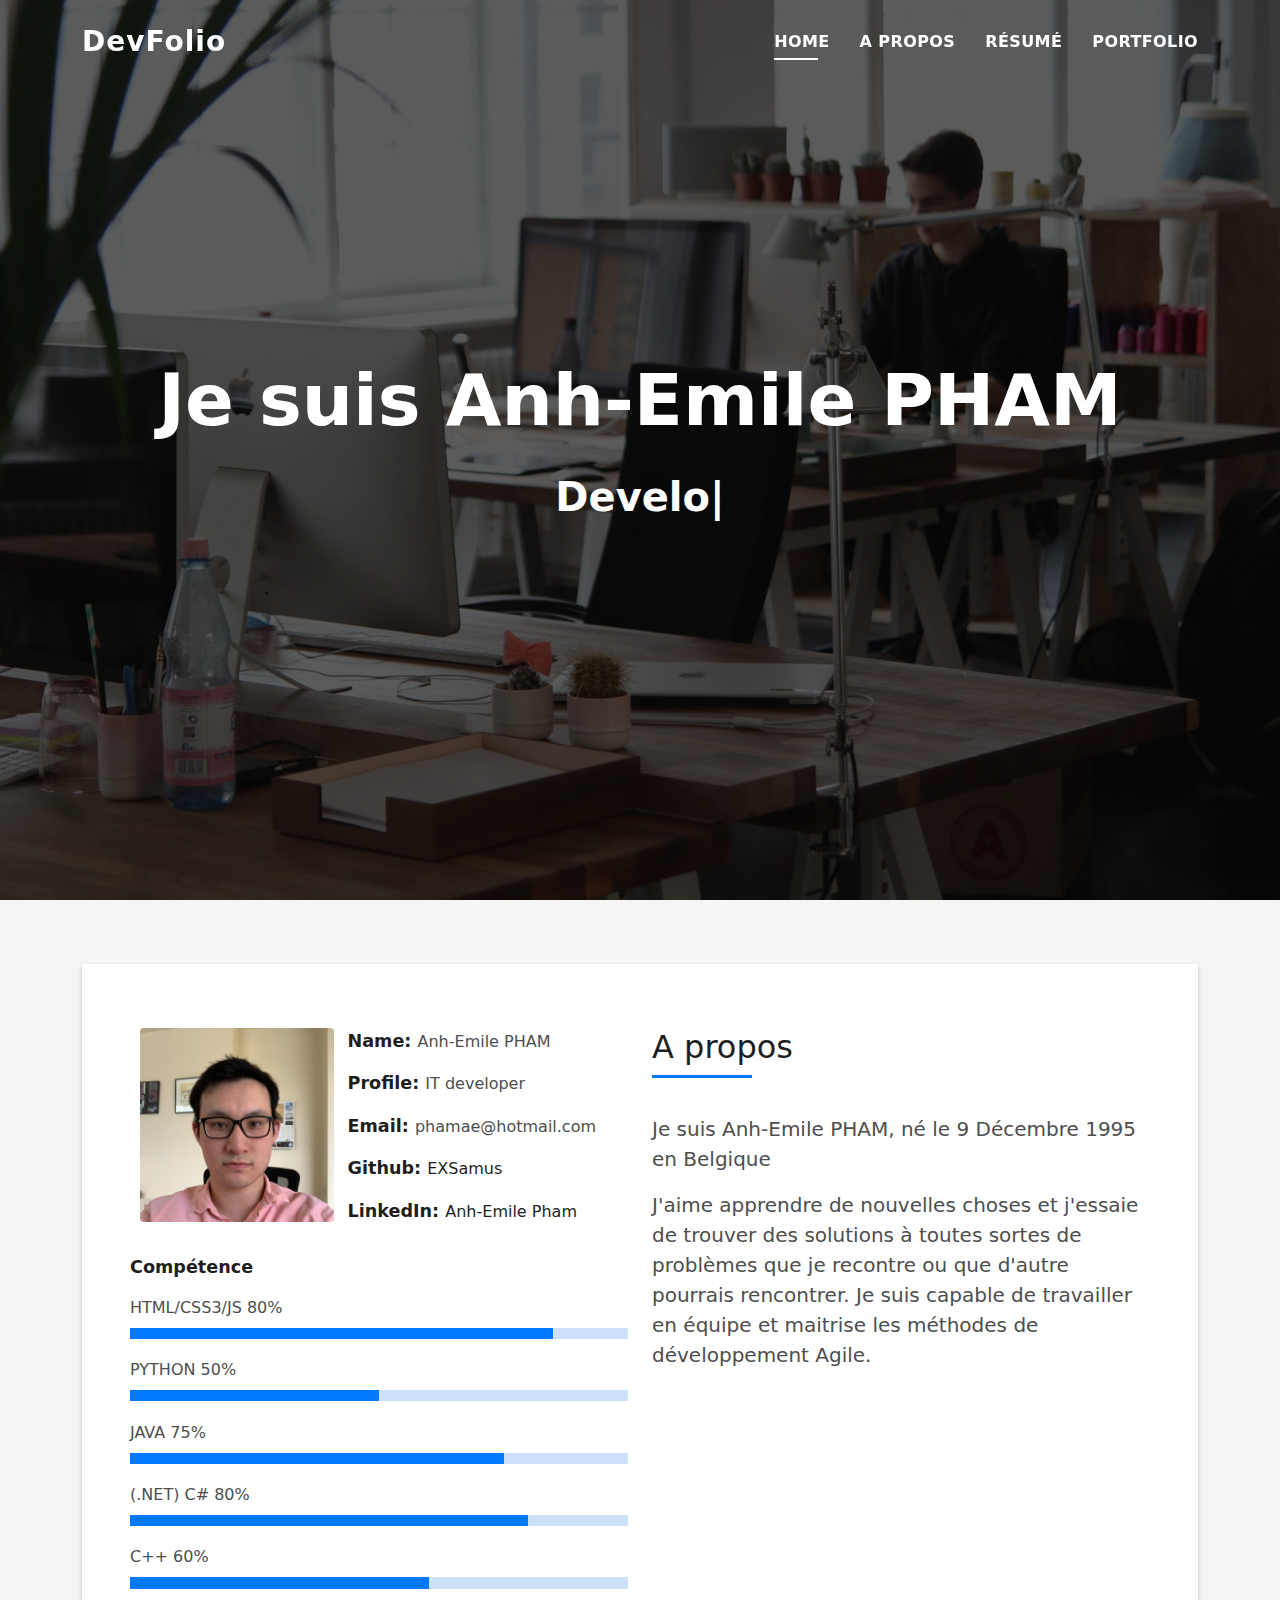
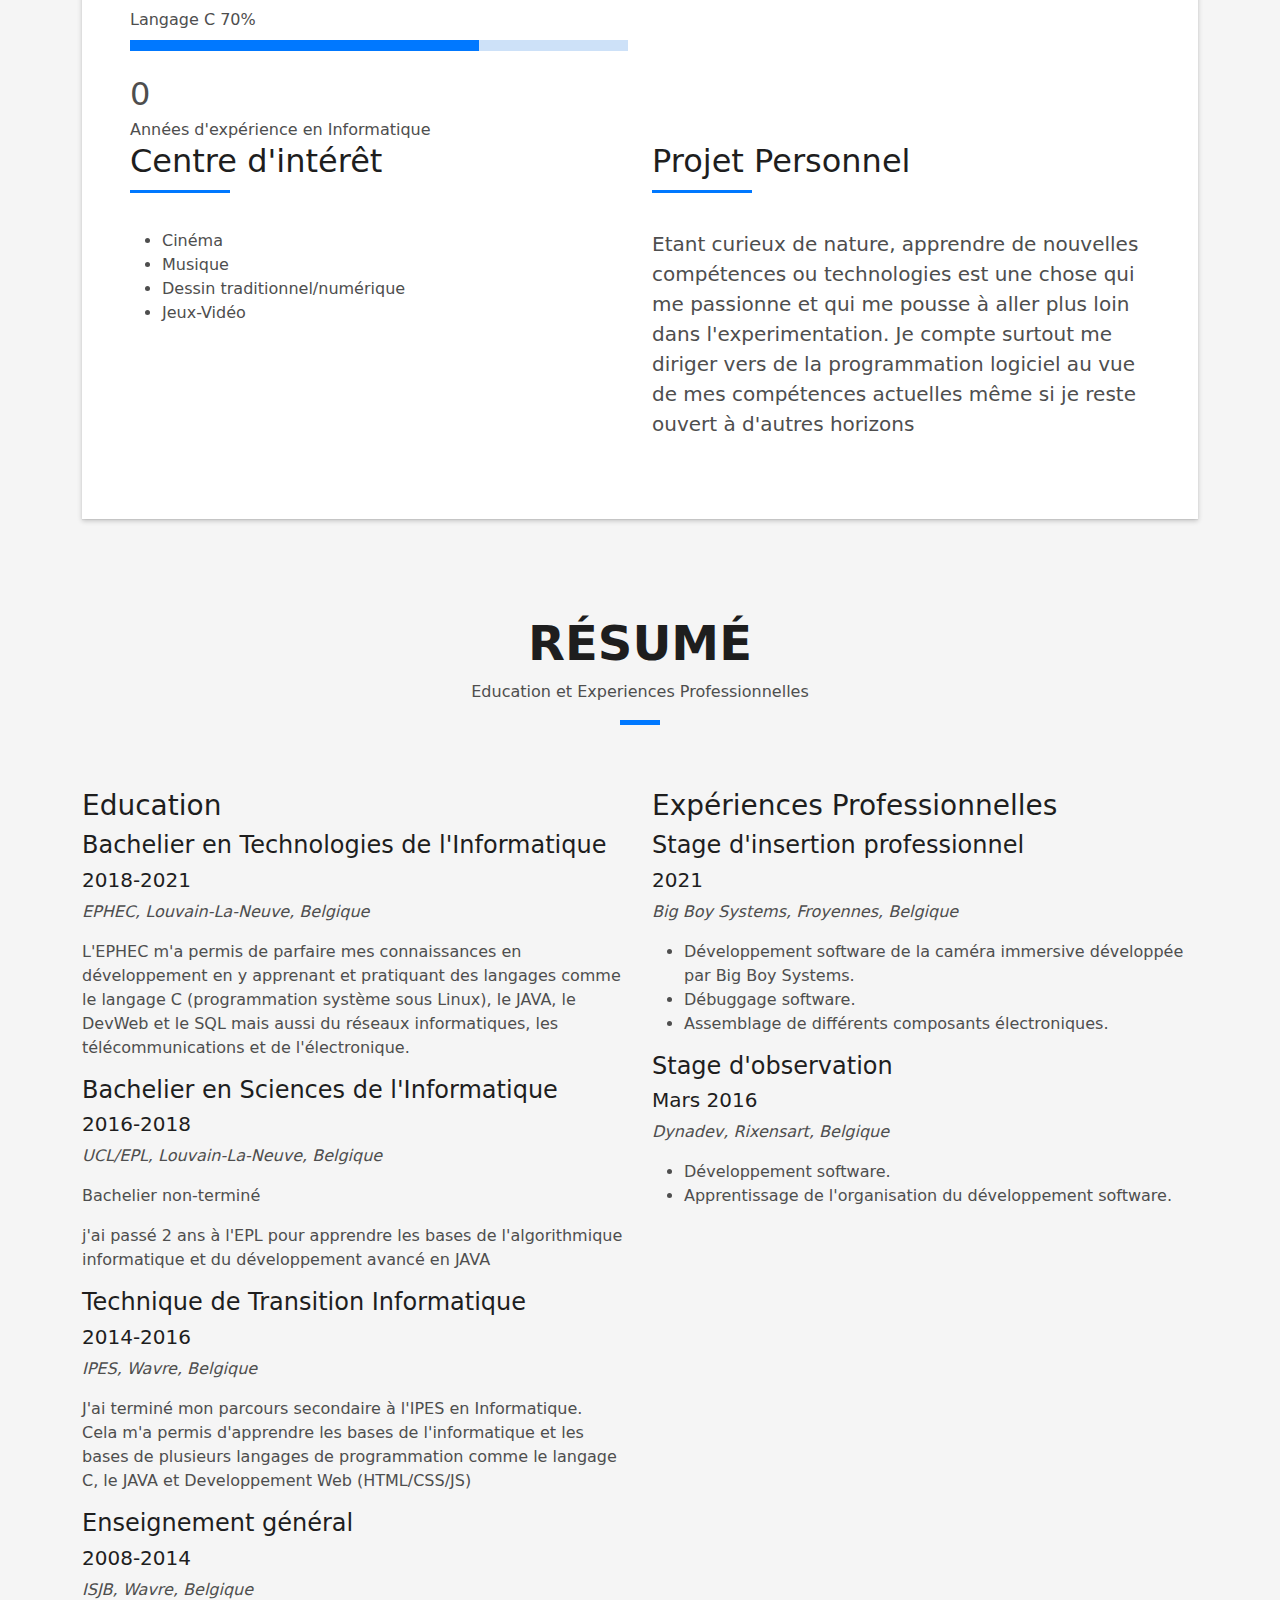
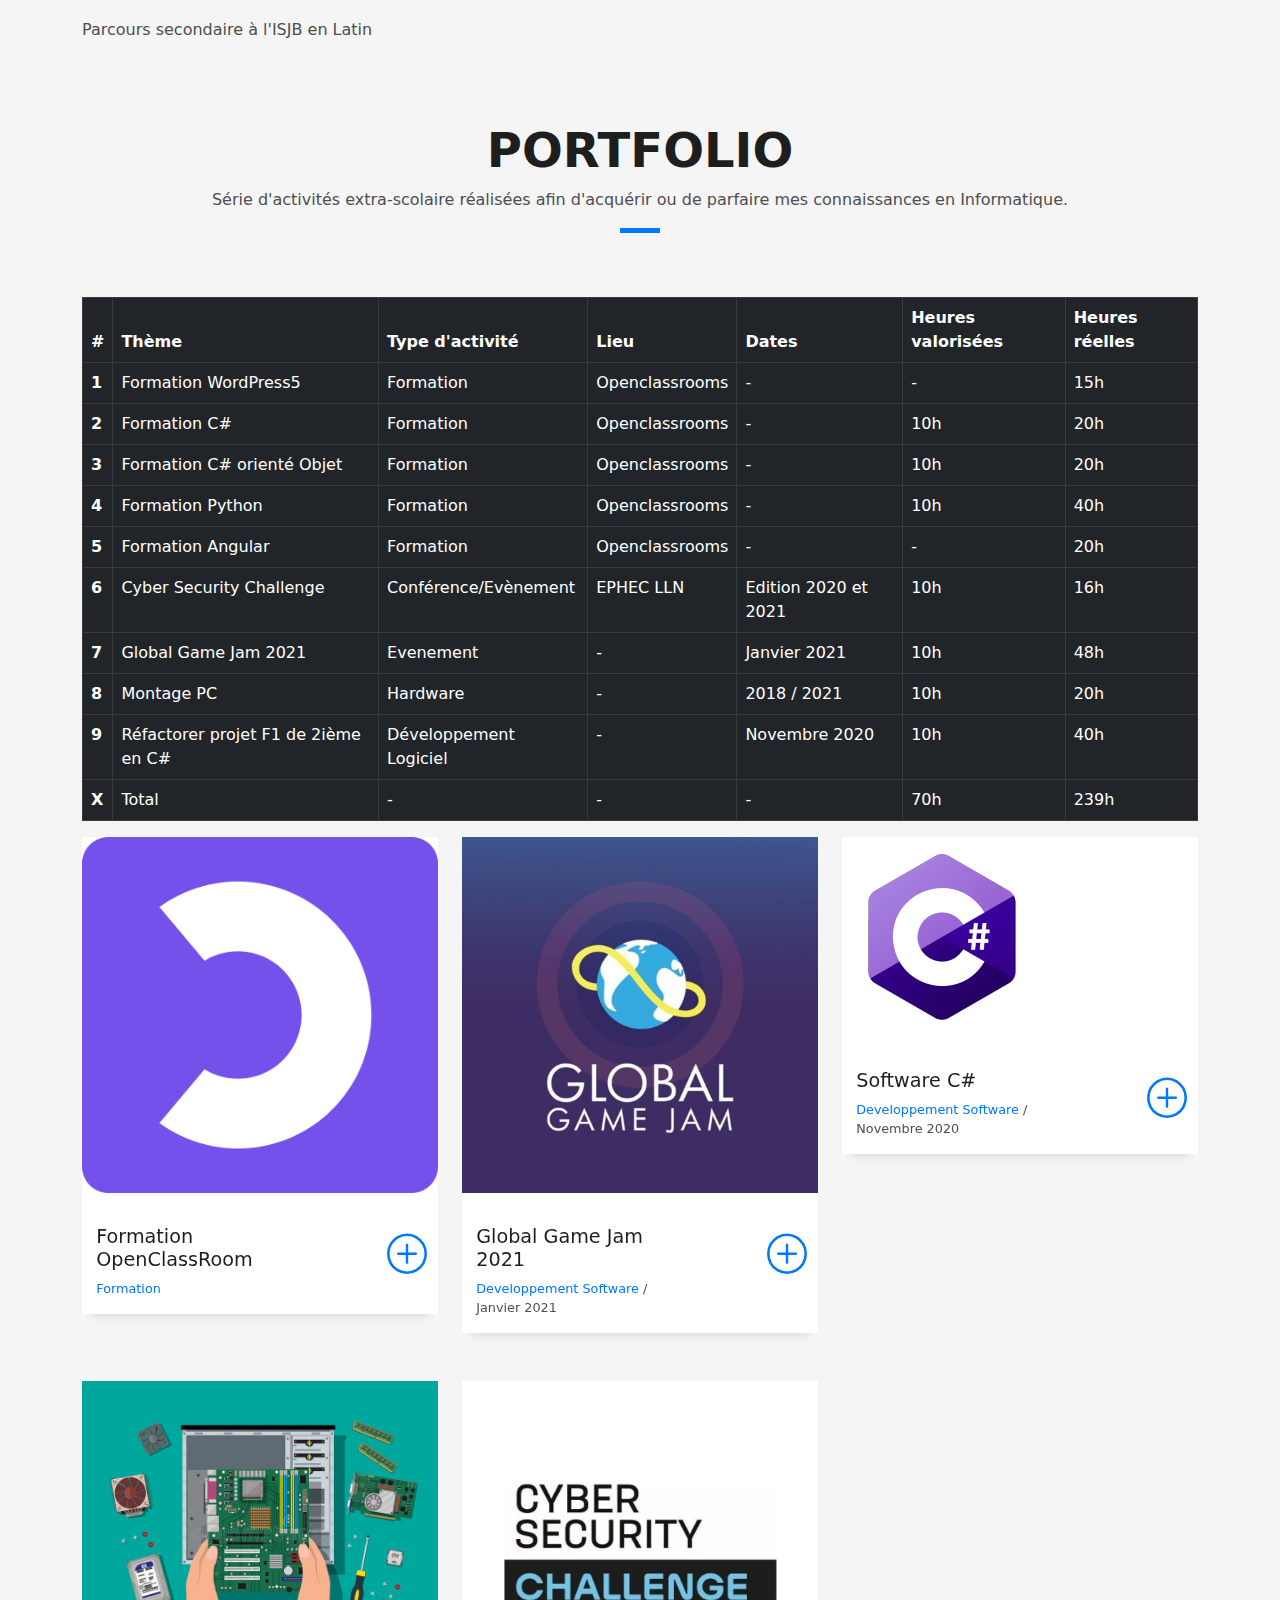
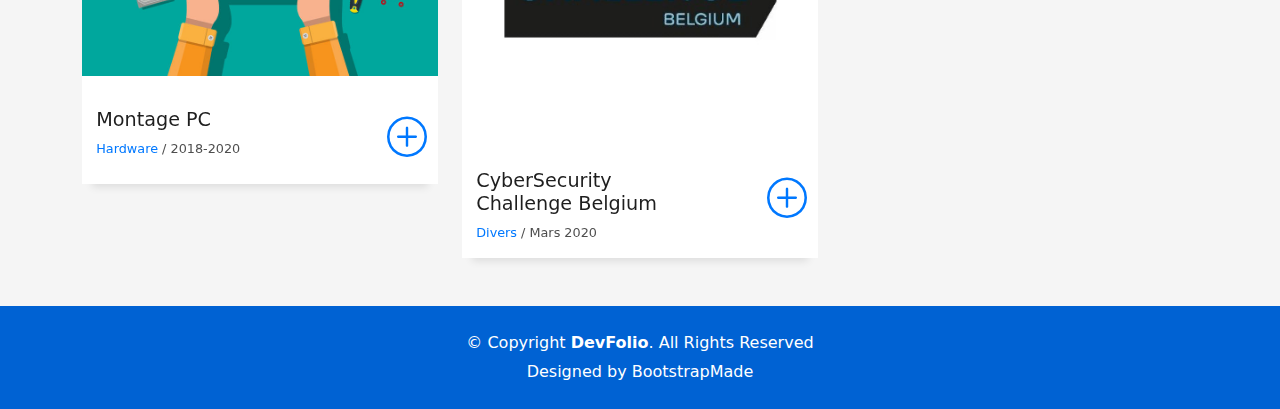
==== index.html @ 80ccd977 "MAJ1 18-05-21" ====
<!DOCTYPE html>
<html lang="en">

<head>
  <meta charset="utf-8">
  <meta content="width=device-width, initial-scale=1.0" name="viewport">

  <title>Anh-Emile PHAM - Index</title>
  <meta content="" name="description">
  <meta content="" name="keywords">

  <!-- Favicons -->
  <link href="assets/img/favicon.png" rel="icon">
  <link href="assets/img/apple-touch-icon.png" rel="apple-touch-icon">

  <!-- Vendor CSS Files -->
  <link href="assets/vendor/bootstrap/css/bootstrap.min.css" rel="stylesheet">
  <link href="assets/vendor/bootstrap-icons/bootstrap-icons.css" rel="stylesheet">
  <link href="assets/vendor/glightbox/css/glightbox.min.css" rel="stylesheet">
  <link href="assets/vendor/swiper/swiper-bundle.min.css" rel="stylesheet">

  <!-- Template Main CSS File -->
  <link href="assets/css/style.css" rel="stylesheet">

  <!-- =======================================================
  * Template Name: DevFolio - v4.2.0
  * Template URL: https://bootstrapmade.com/devfolio-bootstrap-portfolio-html-template/
  * Author: BootstrapMade.com
  * License: https://bootstrapmade.com/license/
  ======================================================== -->
</head>

<body>

  <!-- ======= Header ======= -->
  <header id="header" class="fixed-top">
    <div class="container d-flex align-items-center justify-content-between">

      <h1 class="logo"><a href="index.html">DevFolio</a></h1>
      <!-- Uncomment below if you prefer to use an image logo -->
      <!-- <a href="index.html" class="logo"><img src="assets/img/logo.png" alt="" class="img-fluid"></a>-->

      <nav id="navbar" class="navbar">
        <ul>
          <li><a class="nav-link scrollto active" href="#hero">Home</a></li>
          <li><a class="nav-link scrollto" href="#about">A Propos</a></li>
          <li><a class="nav-link scrollto" href="#resume">Résumé</a></li>
          <li><a class="nav-link scrollto " href="#portfolio">Portfolio</a></li>
        </ul>
        <i class="bi bi-list mobile-nav-toggle"></i>
      </nav><!-- .navbar -->

    </div>
  </header><!-- End Header -->

  <!-- ======= Hero Section ======= -->
  <div id="hero" class="hero route bg-image" style="background-image: url(assets/img/hero-bg.jpg)">
    <div class="overlay-itro"></div>
    <div class="hero-content display-table">
      <div class="table-cell">
        <div class="container">
          <!--<p class="display-6 color-d">Hello, world!</p>-->
          <h1 class="hero-title mb-4">Je suis Anh-Emile PHAM</h1>
          <p class="hero-subtitle"><span class="typed" data-typed-items="Developer"></span></p>
          <!-- <p class="pt-3"><a class="btn btn-primary btn js-scroll px-4" href="#about" role="button">Learn More</a></p> -->
        </div>
      </div>
    </div>
  </div><!-- End Hero Section -->

  <main id="main">

    <!-- ======= About Section ======= -->
    <section id="about" class="about-mf sect-pt4 route">
      <div class="container">
        <div class="row">
          <div class="col-sm-12">
            <div class="box-shadow-full">
              <div class="row">
                <div class="col-md-6">
                  <div class="row">
                    <div class="col-sm-6 col-md-5">
                      <div class="about-img">
                        <img src="assets/img/testimonial-2.jpg" class="img-fluid rounded b-shadow-a" alt="">
                      </div>
                    </div>
                    <div class="col-sm-6 col-md-7">
                      <div class="about-info">
                        <p><span class="title-s">Name: </span> <span>Anh-Emile PHAM</span></p>
                        <p><span class="title-s">Profile: </span> <span>IT developer</span></p>
                        <p><span class="title-s">Email: </span> <span>phamae@hotmail.com</span></p>
                        <p><span class="title-s">Github: </span> <span><a href="https://github.com/EXSamus">EXSamus</a></span></p>
                        <p><span class="title-s">LinkedIn: </span> <span><a href="https://www.linkedin.com/in/anh-emile-pham-707061200/">Anh-Emile Pham</a></span></p>
                      </div>
                    </div>
                  </div>
                  <div class="skill-mf">
                    <p class="title-s">Compétence</p>

                    <span>HTML/CSS3/JS</span> <span class="pull-right">80%</span>
                    <div class="progress">
                      <div class="progress-bar" role="progressbar" style="width: 85%;" aria-valuenow="85" aria-valuemin="0" aria-valuemax="100"></div>
                    </div>

                    <span>PYTHON</span> <span class="pull-right">50%</span>
                    <div class="progress">
                      <div class="progress-bar" role="progressbar" style="width: 50%" aria-valuenow="50" aria-valuemin="0" aria-valuemax="100"></div>
                    </div>

                    <span>JAVA</span> <span class="pull-right">75%</span>
                    <div class="progress">
                      <div class="progress-bar" role="progressbar" style="width: 75%" aria-valuenow="75" aria-valuemin="0" aria-valuemax="100"></div>
                    </div>

                    <span>(.NET) C#</span> <span class="pull-right">80%</span>
                    <div class="progress">
                      <div class="progress-bar" role="progressbar" style="width: 80%" aria-valuenow="80" aria-valuemin="0" aria-valuemax="100"></div>
                    </div>

                    <span>C++</span> <span class="pull-right">60%</span>
                    <div class="progress">
                      <div class="progress-bar" role="progressbar" style="width: 60%" aria-valuenow="60" aria-valuemin="0" aria-valuemax="100"></div>
                    </div>

                    <span>Langage C</span> <span class="pull-right">70%</span>
                    <div class="progress">
                      <div class="progress-bar" role="progressbar" style="width: 70%" aria-valuenow="70" aria-valuemin="0" aria-valuemax="100"></div>
                    </div>
                  </div>
                  <div class="counter-num">
                    <p data-purecounter-start="0" data-purecounter-end="7" data-purecounter-duration="1" class="counter purecounter"></p>
                    <span class="counter-text">Années d'expérience en Informatique</span>
                  </div>
                </div>
                <div class="col-md-6">
                  <div class="about-me pt-4 pt-md-0">
                    <div class="title-box-2">
                      <h5 class="title-left">
                        A propos
                      </h5>
                    </div>
                    <p class="lead">
                      Je suis Anh-Emile PHAM, né le 9 Décembre 1995 en Belgique
                    </p>
                    <p class="lead">
                      J'aime apprendre de nouvelles choses et j'essaie de trouver des solutions à toutes sortes de problèmes que je recontre ou que d'autre pourrais rencontrer.
                      Je suis capable de travailler en équipe et maitrise les méthodes de développement Agile.
                    </p>
                  </div>
                </div>
                <div class="col-md-6">
                  <div class="about-me pt-4 pt-md-0">
                    <div class="title-box-2">
                      <h5 class="title-left">
                        Centre d'intérêt
                      </h5>
                    </div>
                    <p class="lead">
                      <ul>
                        <li>
                          Cinéma
                        </li>
                        <li>
                          Musique
                        </li>
                        <li>
                          Dessin traditionnel/numérique
                        </li>
                        <li>
                          Jeux-Vidéo
                        </li>
                      </ul>
                    </p>
                  </div>
                </div>
                <div class="col-md-6">
                  <div class="about-me pt-4 pt-md-0">
                    <div class="title-box-2">
                      <h5 class="title-left">
                        Projet Personnel
                      </h5>
                    </div>
                    <p class="lead">
                      Etant curieux de nature, apprendre de nouvelles compétences ou technologies est une chose qui me passionne et qui me pousse à aller plus loin dans l'experimentation. 
                      Je compte surtout me diriger vers de la programmation logiciel au vue de mes compétences actuelles même si je reste ouvert à d'autres horizons 
                    </p>
                  </div>
                </div>
              </div>
            </div>
          </div>
        </div>
      </div>
    </section><!-- End About Section -->

    <!-- ======= Resume Section ======= -->
    
    <section id="resume" class="services-mf pt-5 route">
      <div class="container">
          <div class="row">
            <div class="col-sm-12">
              <div class="title-box text-center">
                <h3 class="title-a">
                  Résumé
                </h3>
                <p class="subtitle-a">
                  Education et Experiences Professionnelles
                </p>
                <div class="line-mf"></div>
              </div>
            </div>
          </div>
        <div class="row">
          <div class="col-lg-6" data-aos="fade-up">
            <h3 class="resume-title">Education</h3>
            <div class="resume-item">
              <h4>Bachelier en Technologies de l'Informatique</h4>
              <h5>2018-2021</h5>
              <p><em>EPHEC, Louvain-La-Neuve, Belgique</em></p>
              <p>
                L'EPHEC m'a permis de parfaire mes connaissances en développement en y apprenant et pratiquant des langages 
                comme le langage C (programmation système sous Linux), le JAVA, le DevWeb et le SQL 
                mais aussi du réseaux informatiques, les télécommunications et de l'électronique.
              </p>
            </div>
            <div class="resume-item">
              <h4>Bachelier en Sciences de l'Informatique</h4>
              <h5>2016-2018</h5>
              <p><em>UCL/EPL, Louvain-La-Neuve, Belgique</em></p>
              <p>
                Bachelier non-terminé
              </p>
              <p>
                j'ai passé 2 ans à l'EPL pour apprendre les bases de l'algorithmique informatique et du développement avancé en JAVA 
              </p>
            </div>
            <div class="resume-item">
              <h4>Technique de Transition Informatique</h4>
              <h5>2014-2016</h5>
              <p><em>IPES, Wavre, Belgique</em></p>
              <p>
                J'ai terminé mon parcours secondaire à l'IPES en Informatique. <br>
                Cela m'a permis d'apprendre les bases de l'informatique et les bases de plusieurs langages de programmation comme le langage C, le JAVA et Developpement Web (HTML/CSS/JS)
              </p>
            </div>
            <div class="resume-item">
              <h4>Enseignement général</h4>
              <h5>2008-2014</h5>
              <p><em>ISJB, Wavre, Belgique</em></p>
              <p>
                Parcours secondaire à l'ISJB en Latin
              </p>
            </div>
          </div>
          <div class="col-lg-6" data-aos="fade-up" data-aos-delay="100">
            <h3 class="resume-title">Expériences Professionnelles</h3>
            <div class="resume-item">
              <h4>Stage d'insertion professionnel</h4>
              <h5>2021</h5>
              <p><em>Big Boy Systems, Froyennes, Belgique </em></p>
              <ul>
                <li>
                  Développement software de la caméra immersive développée par Big Boy Systems. 
                </li>
                <li>
                  Débuggage software. 
                </li>
                <li>
                  Assemblage de différents composants électroniques.
                </li>
              </ul>
            </div>
            <div class="resume-item">
              <h4>Stage d'observation</h4>
              <h5>Mars 2016</h5>
              <p><em>Dynadev, Rixensart, Belgique</em></p>
              <ul>
                <li>
                  Développement software. 
                </li>
                <li>
                  Apprentissage de l'organisation du développement software. 
                </li>
              </ul>
            </div>
          </div>
        </div>
      </div>
      
    </section>
    <!-- End Resume Section -->

    <!-- ======= Portfolio Section ======= -->
    <section id="portfolio" class="portfolio-mf sect-pt4 route">
      <div class="container">
        <div class="row">
          <div class="col-sm-12">
            <div class="title-box text-center">
              <h3 class="title-a">
                Portfolio
              </h3>
              <p class="subtitle-a">
                Série d'activités extra-scolaire réalisées afin d'acquérir ou de parfaire mes connaissances en Informatique.
              </p>
              <div class="line-mf"></div>
            </div>
          </div>
        </div>

        <div >
          <table class="table table-bordered table-dark">
            <thead>
              <tr>
                <th scope="col">#</th>
                <th scope="col">Thème</th>
                <th scope="col">Type d'activité</th>
                <th scope="col">Lieu</th>
                <th scope="col">Dates</th>
                <th scope="col">Heures valorisées</th>
                <th scope="col">Heures réelles</th>
              </tr>
            </thead>
            <tbody>
              <tr>
                <th scope="col">1</th>
                <td>Formation WordPress5</td>
                <td>Formation</td>
                <td>Openclassrooms</td>
                <td> - </td>
                <td> - </td>
                <td>15h</td>
              </tr>
              <tr>
                <th scope="col">2</th>
                <td>Formation C#</td>
                <td>Formation</td>
                <td>Openclassrooms</td>
                <td> - </td>
                <td>10h</td>
                <td>20h</td>
              </tr>
              <tr>
                <th scope="col">3</th>
                <td>Formation C# orienté Objet</td>
                <td>Formation</td>
                <td>Openclassrooms</td>
                <td> - </td>
                <td>10h</td>
                <td>20h</td>
              </tr>
              <tr>
                <th scope="col">4</th>
                <td>Formation Python</td>
                <td>Formation</td>
                <td>Openclassrooms</td>
                <td> - </td>
                <td>10h</td>
                <td>40h</td>
              </tr>
              <tr>
                <th scope="col">5</th>
                <td>Formation Angular</td>
                <td>Formation</td>
                <td>Openclassrooms</td>
                <td> - </td>
                <td> - </td>
                <td>20h</td>
              </tr>
              <tr>
                <th scope="col">6</th>
                <td>Cyber Security Challenge</td>
                <td>Conférence/Evènement</td>
                <td>EPHEC LLN</td>
                <td> Edition 2020 et 2021 </td>
                <td>10h</td>
                <td>16h</td>
              </tr>
              <tr>
                <th scope="col">7</th>
                <td>Global Game Jam 2021</td>
                <td>Evenement</td>
                <td> - </td>
                <td> Janvier 2021</td>
                <td>10h</td>
                <td>48h</td>
              </tr>
              <tr>
                <th scope="col">8</th>
                <td>Montage PC</td>
                <td>Hardware</td>
                <td> - </td>
                <td>2018 / 2021 </td>
                <td>10h</td>
                <td>20h</td>
              </tr>
              <tr>
                <th scope="col">9</th>
                <td>Réfactorer projet F1 de 2ième en C#</td>
                <td>Développement Logiciel</td>
                <td> - </td>
                <td>Novembre 2020</td>
                <td>10h</td>
                <td>40h</td>
              </tr>
              <tr>
                <th scope="col">X</th>
                <td>Total</td>
                <td> - </td>
                <td> - </td>
                <td> - </td>
                <td>70h</td>
                <td>239h</td>
              </tr>
            </tbody>

          </table>
        </div>

        <div class="row">
          <div class="col-md-4">
            <div class="work-box">
              <a href="assets/img/OpenClassrooms.png" data-gallery="portfolioGallery" class="portfolio-lightbox">
                <div class="work-img">
                  <img src="assets/img/OpenClassrooms.png" alt="" class="img-fluid">
                </div>
              </a>
              <div class="work-content">
                <div class="row">
                  <div class="col-sm-8">
                    <h2 class="w-title">Formation OpenClassRoom</h2>
                    <div class="w-more">
                      <span class="w-ctegory">Formation</span>
                    </div>
                  </div>
                  <div class="col-sm-4">
                    <div class="w-like">
                      <a href="portfolio-details1.html"> <span class="bi bi-plus-circle"></span></a>
                    </div>
                  </div>
                </div>
              </div>
            </div>
          </div>
          <div class="col-md-4">
            <div class="work-box">
              <a href="assets/img/GGJ2021.jpg" data-gallery="portfolioGallery" class="portfolio-lightbox">
                <div class="work-img">
                  <img src="assets/img/GGJ2021.jpg" alt="" class="img-fluid">
                </div>
              </a>
              <div class="work-content">
                <div class="row">
                  <div class="col-sm-8">
                    <h2 class="w-title">Global Game Jam 2021</h2>
                    <div class="w-more">
                      <span class="w-ctegory">Developpement Software</span> / <span class="w-date">Janvier 2021</span>
                    </div>
                  </div>
                  <div class="col-sm-4">
                    <div class="w-like">
                      <a href="portfolio-details2.html"> <span class="bi bi-plus-circle"></span></a>
                    </div>
                  </div>
                </div>
              </div>
            </div>
          </div>
          <div class="col-md-4">
            <div class="work-box">
              <a href="assets/img/csharp-logo.png" data-gallery="portfolioGallery" class="portfolio-lightbox">
                <div class="work-img">
                  <img src="assets/img/csharp-logo.png" alt="" class="img-fluid">
                </div>
              </a>
              <div class="work-content">
                <div class="row">
                  <div class="col-sm-8">
                    <h2 class="w-title">Software C#</h2>
                    <div class="w-more">
                      <span class="w-ctegory">Developpement Software</span> / <span class="w-date">Novembre 2020</span>
                    </div>
                  </div>
                  <div class="col-sm-4">
                    <div class="w-like">
                      <a href="portfolio-details3.html"> <span class="bi bi-plus-circle"></span></a>
                    </div>
                  </div>
                </div>
              </div>
            </div>
          </div>
          <div class="col-md-4">
            <div class="work-box">
              <a href="assets/img/montagePC.jpg" data-gallery="portfolioGallery" class="portfolio-lightbox">
                <div class="work-img">
                  <img src="assets/img/montagePC.jpg" alt="" class="img-fluid">
                </div>
              </a>
              <div class="work-content">
                <div class="row">
                  <div class="col-sm-8">
                    <h2 class="w-title">Montage PC</h2>
                    <div class="w-more">
                      <span class="w-ctegory">Hardware</span> / <span class="w-date">2018-2020</span>
                    </div>
                  </div>
                  <div class="col-sm-4">
                    <div class="w-like">
                      <a href="portfolio-details4.html"> <span class="bi bi-plus-circle"></span></a>
                    </div>
                  </div>
                </div>
              </div>
            </div>
          </div>
          <div class="col-md-4">
            <div class="work-box">
              <a href="assets/img/cybersecurity.png" data-gallery="portfolioGallery" class="portfolio-lightbox">
                <div class="work-img">
                  <img src="assets/img/cybersecurity.png" alt="" class="img-fluid">
                </div>
              </a>
              <div class="work-content">
                <div class="row">
                  <div class="col-sm-8">
                    <h2 class="w-title">CyberSecurity Challenge Belgium</h2>
                    <div class="w-more">
                      <span class="w-ctegory">Divers</span> / <span class="w-date">Mars 2020</span>
                    </div>
                  </div>
                  <div class="col-sm-4">
                    <div class="w-like">
                      <a href="portfolio-details5.html"> <span class="bi bi-plus-circle"></span></a>
                    </div>
                  </div>
                </div>
              </div>
            </div>
          </div>

        </div>
      </div>
    </section><!-- End Portfolio Section -->

  </main><!-- End #main -->

  <!-- ======= Footer ======= -->
  <footer>
    <div class="container">
      <div class="row">
        <div class="col-sm-12">
          <div class="copyright-box">
            <p class="copyright">&copy; Copyright <strong>DevFolio</strong>. All Rights Reserved</p>
            <div class="credits">
              <!--
              All the links in the footer should remain intact.
              You can delete the links only if you purchased the pro version.
              Licensing information: https://bootstrapmade.com/license/
              Purchase the pro version with working PHP/AJAX contact form: https://bootstrapmade.com/buy/?theme=DevFolio
            -->
              Designed by <a href="https://bootstrapmade.com/">BootstrapMade</a>
            </div>
          </div>
        </div>
      </div>
    </div>
  </footer><!-- End  Footer -->

  <div id="preloader"></div>
  <a href="#" class="back-to-top d-flex align-items-center justify-content-center"><i class="bi bi-arrow-up-short"></i></a>

  <!-- Vendor JS Files -->
  <script src="assets/vendor/bootstrap/js/bootstrap.bundle.min.js"></script>
  <script src="assets/vendor/glightbox/js/glightbox.min.js"></script>
  <script src="assets/vendor/php-email-form/validate.js"></script>
  <script src="assets/vendor/purecounter/purecounter.js"></script>
  <script src="assets/vendor/swiper/swiper-bundle.min.js"></script>
  <script src="assets/vendor/typed.js/typed.min.js"></script>

  <!-- Template Main JS File -->
  <script src="assets/js/main.js"></script>

</body>

</html>
---- assets/css/style.css ----
/**
* Template Name: DevFolio - v4.2.0
* Template URL: https://bootstrapmade.com/devfolio-bootstrap-portfolio-html-template/
* Author: BootstrapMade.com
* License: https://bootstrapmade.com/license/
*/

/*--------------------------------------------------------------
# General
--------------------------------------------------------------*/
body {
  background-color: #f5f5f5;
  color: #4e4e4e;
}




h1,
h2,
h3,
h4,
h5,
h6 {
  color: #1e1e1e;
}

a {
  color: #1e1e1e;
  text-decoration: none;
  transition: all 0.5s ease-in-out;
}

a:hover {
  color: #0078ff;
  text-decoration: none;
  transition: all 0.5s ease-in-out;
}

.p-r {
  position: relative;
}

.color-a {
  text-decoration: none;
  color: #0078ff;
}

.color-d {
  color: #f5f5f5;
}

.color-text-a {
  text-decoration: none;
  color: #4e4e4e;
}

.box-shadow, .paralax-mf, .service-box, .work-box, .card-blog {
  box-shadow: 0 13px 8px -10px rgba(0, 0, 0, 0.1);
}

.box-shadow-a, .button:hover {
  text-decoration: none;
  box-shadow: 0 0 0 4px #cde1f8;
}

.display-5 {
  font-size: 2.5rem;
  font-weight: 300;
  line-height: 1.1;
}

.display-6 {
  font-size: 2rem;
  font-weight: 300;
  line-height: 1.1;
}

.avatar {
  width: 32px;
  height: 32px;
  margin-right: 4px;
  overflow: hidden;
}

.bg-image {
  background-repeat: no-repeat;
  
  background-size: cover;
  background-position: center center;
}

@media (max-width: 1024px) {
  .bg-image {
    background-attachment: scroll;
  }
}

.overlay-mf {
  background-color: #0078ff;
}

.overlay-mf {
  position: absolute;
  top: 0;
  left: 0px;
  padding: 0;
  height: 100%;
  width: 100%;
  opacity: .7;
}

.paralax-mf {
  position: relative;
  padding: 8rem 0;
}

.display-table {
  width: 100%;
  height: 100%;
  display: table;
}

.table-cell {
  display: table-cell;
  vertical-align: middle;
}

/*--/ Sections /--*/
.sect-4 {
  padding: 4rem 0;
}

.sect-pt4 {
  padding-top: 4rem;
}

.sect-mt4 {
  margin-top: 4rem;
}

/*--/ Title s /--*/
.title-s {
  font-weight: 600;
  color: #1e1e1e;
  font-size: 1.1rem;
}

/*--/ Title A /--*/
.title-box {
  margin-bottom: 4rem;
}

.title-a {
  text-decoration: none;
  font-size: 3rem;
  font-weight: bold;
  text-transform: uppercase;
}

.subtitle-a {
  text-decoration: none;
  color: #4e4e4e;
}

.line-mf {
  width: 40px;
  height: 5px;
  background-color: #0078ff;
  margin: 0 auto;
}

/*--/ Title Left /--*/
.title-box-2 {
  margin-bottom: 3rem;
}

.title-left {
  font-size: 2rem;
  position: relative;
}

.title-left:before {
  content: '';
  position: absolute;
  height: 3px;
  background-color: #0078ff;
  width: 100px;
  bottom: -12px;
}

/*------/ Box /------*/
.box-pl2 {
  padding-left: 2rem;
}

.box-shadow-full {
  padding: 3rem 1.25rem;
  position: relative;
  background-color: #fff;
  margin-bottom: 3rem;
  z-index: 2;
  box-shadow: 0 1px 1px 0 rgba(0, 0, 0, 0.06), 0 2px 5px 0 rgba(0, 0, 0, 0.2);
}

@media (min-width: 768px) {
  .box-shadow-full {
    padding: 3rem;
  }
}

/*------/ Socials /------*/
.socials {
  padding: 1.5rem 0;
}

.socials ul li {
  display: inline-block;
}

.socials .ico-circle {
  height: 40px;
  width: 40px;
  font-size: 1.2rem;
  border-radius: 50%;
  line-height: 1.6;
  margin: 0 15px 0 0;
  box-shadow: 0 0 0 3px #0078ff;
  transition: all 500ms ease;
}

.socials .ico-circle:hover {
  background-color: #0078ff;
  color: #fff;
  box-shadow: 0 0 0 3px #cde1f8;
  transition: all 500ms ease;
}

/*------/ Ul resect /------*/
.ul-resect, .socials ul, .list-ico, .blog-wrapper .post-meta ul, .box-comments .list-comments, .widget-sidebar .list-sidebar, .widget-tags ul {
  list-style: none;
  padding-left: 0;
  margin-bottom: 0;
}

.list-ico {
  line-height: 2;
}

.list-ico span {
  color: #0078ff;
  margin-right: 10px;
}

/*------/ Ico Circle /------*/
.ico-circle {
  height: 100px;
  width: 100px;
  font-size: 2rem;
  border-radius: 50%;
  line-height: 1.55;
  margin: 0 auto;
  text-align: center;
  box-shadow: 0 0 0 10px #0078ff;
  display: block;
}

/*------/ Owl Carousel /------*/
.owl-theme .owl-dots {
  text-align: center;
  margin-top: 18px;
}

.owl-theme .owl-dots .owl-dot {
  display: inline-block;
}

.owl-theme .owl-dots .owl-dot span {
  width: 18px;
  height: 7px;
  margin: 5px 5px;
  background: #cde1f8;
  border: 0px solid #cde1f8;
  display: block;
  transition: all 0.6s ease-in-out;
  cursor: pointer;
}

.owl-theme .owl-dots .owl-dot:hover span {
  background-color: #cde1f8;
}

.owl-theme .owl-dots .owl-dot.active span {
  background-color: #1B1B1B;
  width: 25px;
}

/*--/ Scrolltop s /--*/
.scrolltop-mf {
  position: relative;
  display: none;
}

.scrolltop-mf span {
  z-index: 999;
  position: fixed;
  width: 42px;
  height: 42px;
  background-color: #0078ff;
  opacity: .7;
  font-size: 1.6rem;
  line-height: 1.5;
  text-align: center;
  color: #fff;
  top: auto;
  left: auto;
  right: 30px;
  bottom: 50px;
  cursor: pointer;
  border-radius: 50%;
}

/*--------------------------------------------------------------
# Back to top button
--------------------------------------------------------------*/
.back-to-top {
  position: fixed;
  visibility: hidden;
  opacity: 0;
  right: 15px;
  bottom: 15px;
  z-index: 996;
  background: #0078ff;
  width: 40px;
  height: 40px;
  border-radius: 50px;
  transition: all 0.4s;
}

.back-to-top i {
  font-size: 28px;
  color: #fff;
  line-height: 0;
}

.back-to-top:hover {
  background: #298eff;
  color: #fff;
}

.back-to-top.active {
  visibility: visible;
  opacity: 1;
}

/*------/ Prelaoder /------*/
#preloader {
  position: fixed;
  top: 0;
  left: 0;
  right: 0;
  bottom: 0;
  z-index: 9999;
  overflow: hidden;
  background: #fff;
}

#preloader:before {
  content: "";
  position: fixed;
  top: calc(50% - 30px);
  left: calc(50% - 30px);
  border: 6px solid #f2f2f2;
  border-top: 6px solid #0078ff;
  border-radius: 50%;
  width: 60px;
  height: 60px;
  -webkit-animation: animate-preloader 1s linear infinite;
  animation: animate-preloader 1s linear infinite;
}

@-webkit-keyframes animate-preloader {
  0% {
    transform: rotate(0deg);
  }
  100% {
    transform: rotate(360deg);
  }
}

@keyframes animate-preloader {
  0% {
    transform: rotate(0deg);
  }
  100% {
    transform: rotate(360deg);
  }
}

/*------/ Button /------*/
.button {
  display: inline-block;
  padding: .3rem .6rem;
  text-align: center;
  vertical-align: middle;
  -webkit-user-select: none;
  -moz-user-select: none;
  user-select: none;
  font-size: 1rem;
  border-radius: .3rem;
  border: 1px solid transparent;
  transition: all 500ms ease;
  cursor: pointer;
}

.button:focus {
  outline: 0;
}

.button:hover {
  background-color: #0062d3;
  color: #fff;
  transition: all 500ms ease;
}

.button-a {
  text-decoration: none;
  background-color: #0078ff;
  color: #fff;
  border-color: #cde1f8;
}

.button-big {
  padding: .9rem 2.3rem;
  font-size: 1.2rem;
}

.button-rouded {
  border-radius: 5rem;
}

.btn-lg {
  padding: .5rem 1rem;
  font-size: 1.25rem;
  line-height: 1.5;
  border-radius: .3rem;
}

/*--------------------------------------------------------------
# Header
--------------------------------------------------------------*/
#header {
  transition: all 0.5s;
  z-index: 997;
  padding: 20px 0;
}

#header .logo {
  font-size: 28px;
  margin: 0;
  padding: 0;
  font-weight: 600;
  letter-spacing: 1px;
}

#header .logo a {
  color: #fff;
}

#header .logo img {
  max-height: 40px;
}

#header.header-scrolled {
  background: rgba(0, 0, 0, 0.9);
  padding: 12px 0;
}

/*--------------------------------------------------------------
# Navigation Menu
--------------------------------------------------------------*/
/**
* Desktop Navigation 
*/
.navbar {
  padding: 0;
}

.navbar ul {
  margin: 0;
  padding: 0;
  display: flex;
  list-style: none;
  align-items: center;
}

.navbar li {
  position: relative;
}

.navbar > ul > li {
  white-space: nowrap;
  padding: 10px 0 10px 30px;
}

.navbar a {
  display: flex;
  align-items: center;
  justify-content: space-between;
  color: #fff;
  font-size: 16px;
  font-weight: 600;
  padding: 0;
  white-space: nowrap;
  transition: 0.3s;
  letter-spacing: 0.4px;
  position: relative;
  text-transform: uppercase;
}

.navbar a i {
  font-size: 12px;
  line-height: 0;
  margin-left: 5px;
}

.navbar > ul > li > a:before {
  content: "";
  position: absolute;
  width: 100%;
  height: 2px;
  bottom: -6px;
  left: 0;
  width: 0;
  background-color: #fff;
  visibility: hidden;
  transition: all 0.3s ease-in-out 0s;
}

.navbar a:hover:before, .navbar li:hover > a:before, .navbar .active:before {
  visibility: visible;
  width: 80%;
}

.navbar a:hover, .navbar .active, .navbar li:hover > a {
  color: #fff;
}

.navbar .dropdown ul {
  display: block;
  position: absolute;
  left: 30px;
  top: calc(100% + 30px);
  margin: 0;
  padding: 10px 0;
  z-index: 99;
  opacity: 0;
  visibility: hidden;
  background: #fff;
  box-shadow: 0px 0px 30px rgba(127, 137, 161, 0.25);
  transition: 0.3s;
}

.navbar .dropdown ul li {
  min-width: 200px;
}

.navbar .dropdown ul a {
  padding: 10px 20px;
  font-size: 14px;
  text-transform: none;
  color: #4e4e4e;
}

.navbar .dropdown ul a i {
  font-size: 12px;
}

.navbar .dropdown ul a:hover, .navbar .dropdown ul .active:hover, .navbar .dropdown ul li:hover > a {
  color: #0078ff;
}

.navbar .dropdown:hover > ul {
  opacity: 1;
  top: 100%;
  visibility: visible;
}

.navbar .dropdown .dropdown ul {
  top: 0;
  left: calc(100% - 30px);
  visibility: hidden;
}

.navbar .dropdown .dropdown:hover > ul {
  opacity: 1;
  top: 0;
  left: 100%;
  visibility: visible;
}

@media (max-width: 1366px) {
  .navbar .dropdown .dropdown ul {
    left: -90%;
  }
  .navbar .dropdown .dropdown:hover > ul {
    left: -100%;
  }
}

/**
* Mobile Navigation 
*/
.mobile-nav-toggle {
  color: #fff;
  font-size: 28px;
  cursor: pointer;
  display: none;
  line-height: 0;
  transition: 0.5s;
}

@media (max-width: 991px) {
  .mobile-nav-toggle {
    display: block;
  }
  .navbar ul {
    display: none;
  }
}

.navbar-mobile {
  position: fixed;
  overflow: hidden;
  top: 0;
  right: 0;
  left: 0;
  bottom: 0;
  background: rgba(78, 78, 78, 0.9);
  transition: 0.3s;
  z-index: 999;
}

.navbar-mobile .mobile-nav-toggle {
  position: absolute;
  top: 15px;
  right: 15px;
}

.navbar-mobile ul {
  display: block;
  position: absolute;
  top: 55px;
  right: 15px;
  bottom: 15px;
  left: 15px;
  padding: 10px 0;
  background-color: #fff;
  overflow-y: auto;
  transition: 0.3s;
}

.navbar-mobile > ul > li {
  padding: 0;
}

.navbar-mobile a:hover:before, .navbar-mobile li:hover > a:before, .navbar-mobile .active:before {
  visibility: hidden;
}

.navbar-mobile a {
  padding: 10px 20px;
  font-size: 15px;
  color: #4e4e4e;
}

.navbar-mobile a:hover, .navbar-mobile .active, .navbar-mobile li:hover > a {
  color: #0078ff;
}

.navbar-mobile .getstarted {
  margin: 15px;
}

.navbar-mobile .dropdown ul {
  position: static;
  display: none;
  margin: 10px 20px;
  padding: 10px 0;
  z-index: 99;
  opacity: 1;
  visibility: visible;
  background: #fff;
  box-shadow: 0px 0px 30px rgba(127, 137, 161, 0.25);
}

.navbar-mobile .dropdown ul li {
  min-width: 200px;
}

.navbar-mobile .dropdown ul a {
  padding: 10px 20px;
}

.navbar-mobile .dropdown ul a i {
  font-size: 12px;
}

.navbar-mobile .dropdown ul a:hover, .navbar-mobile .dropdown ul .active:hover, .navbar-mobile .dropdown ul li:hover > a {
  color: #0078ff;
}

.navbar-mobile .dropdown > .dropdown-active {
  display: block;
}

/*--------------------------------------------------------------
# Hero Section
--------------------------------------------------------------*/
.hero {
  height: 100vh;
  position: relative;
  color: #fff;
}

.hero .hero-content {
  text-align: center;
  position: absolute;
}

.hero .overlay-itro {
  background-color: rgba(0, 0, 0, 0.6);
  position: absolute;
  top: 0;
  left: 0px;
  padding: 0;
  height: 100%;
  width: 100%;
  opacity: .9;
}

.hero .hero-title {
  color: #fff;
  font-weight: 600;
  font-size: 3rem;
}

@media (min-width: 768px) {
  .hero .hero-title {
    font-size: 4.5rem;
  }
}

.hero .hero-subtitle {
  font-size: 1.5rem;
  font-weight: 600;
}

@media (min-width: 768px) {
  .hero .hero-subtitle {
    font-size: 2.5rem;
  }
}

.hero .text-slider-items {
  display: none;
}

.hero-single {
  height: 350px;
}

.hero-single .hero-content {
  margin-top: 30px;
}

.hero-single .hero-title {
  text-transform: uppercase;
  font-size: 3rem;
}

@media (min-width: 768px) {
  .hero-single .hero-title {
    font-size: 3.5rem;
  }
}

.hero-single .breadcrumb {
  background-color: transparent;
  color: #0078ff;
}

.hero-single .breadcrumb .breadcrumb-item:before {
  color: #cde1f8;
}

.hero-single .breadcrumb .breadcrumb-item.active {
  color: #cde1f8;
}

.hero-single .breadcrumb a {
  color: #fff;
}

/*--------------------------------------------------------------
# About
--------------------------------------------------------------*/
.about-mf .box-shadow-full {
  padding-top: 4rem;
  padding-bottom: 4rem;
}

.about-mf .about-img {
  margin-bottom: 2rem;
}

.about-mf .about-img img {
  margin-left: 10px;
}

@media (min-width: 767px) {
  .about-mf .box-pl2 {
    margin-top: 3rem;
    padding-left: 0rem;
  }
}

.skill-mf span {
  color: #4e4e4e;
}

.skill-mf .progress {
  background-color: #cde1f8;
  margin: .5rem 0 1.2rem 0;
  border-radius: 0;
  height: .7rem;
}

.skill-mf .progress .progress-bar {
  height: .7rem;
  background-color: #0078ff;
}

/*--------------------------------------------------------------
# Services
--------------------------------------------------------------*/
.service-box {
  background-color: #fff;
  padding: 2.5rem 1.3rem;
  border-radius: 1rem;
  margin-bottom: 3rem;
  text-align: center;
}

.service-box:hover .ico-circle {
  transition: all 500ms ease;
  color: #fff;
  background-color: #0078ff;
  box-shadow: 0 0 0 10px #cde1f8;
}

.service-box .service-ico {
  margin-bottom: 1rem;
  color: #1e1e1e;
}

.service-box .ico-circle {
  transition: all 500ms ease;
  display: inline-flex;
  align-items: center;
  justify-content: center;
}

.service-box .ico-circle i {
  line-height: 0;
  font-size: 40px;
}

.service-box .s-title {
  font-size: 1.4rem;
  text-transform: uppercase;
  text-align: center;
  padding: .4rem 0;
}

.service-box .s-description {
  color: #4e4e4e;
}

/*--------------------------------------------------------------
# Counter
--------------------------------------------------------------*/
.counter-box {
  color: #fff;
  text-align: center;
}

@media (min-width: 577px) {
  .counter-box {
    margin-bottom: 1.8rem;
  }
}

.counter-ico {
  margin-bottom: 1rem;
}

.counter-ico .ico-circle {
  height: 60px;
  width: 60px;
  line-height: 1.5;
  box-shadow: 0 0 0 10px #cde1f8;
}

.counter-num .counter {
  font-size: 2rem;
  margin-bottom: 0;
}

/*--------------------------------------------------------------
# Portfolio
--------------------------------------------------------------*/
.work-box {
  margin-bottom: 3rem;
  -webkit-backface-visibility: hidden;
  backface-visibility: hidden;
  background-color: #fff;
}

.work-box:hover img {
  transform: scale(1.3);
}

.work-img {
  display: block;
  overflow: hidden;
}

.work-img img {
  transition: all 1s;
}

.work-content {
  padding: 2rem 3% 1rem 4%;
}

.work-content .w-more {
  color: #4e4e4e;
  font-size: .8rem;
}

.work-content .w-more .w-ctegory {
  color: #0078ff;
}

.work-content .w-like {
  font-size: 2.5rem;
  color: #0078ff;
  float: right;
}

.work-content .w-like a {
  color: #0078ff;
}

.work-content .w-like .num-like {
  font-size: .7rem;
}

.w-title {
  font-size: 1.2rem;
}

/*--------------------------------------------------------------
# Portfolio Details
--------------------------------------------------------------*/
.portfolio-details {
  padding-top: 40px;
}

.portfolio-details .portfolio-details-slider img {
  width: 100%;
}

.portfolio-details .portfolio-details-slider .swiper-pagination {
  margin-top: 20px;
  position: relative;
}

.portfolio-details .portfolio-details-slider .swiper-pagination .swiper-pagination-bullet {
  width: 12px;
  height: 12px;
  background-color: #fff;
  opacity: 1;
  border: 1px solid #0078ff;
}

.portfolio-details .portfolio-details-slider .swiper-pagination .swiper-pagination-bullet-active {
  background-color: #0078ff;
}

.portfolio-details .portfolio-info {
  padding: 30px;
  box-shadow: 0px 0 30px rgba(78, 78, 78, 0.08);
}

.portfolio-details .portfolio-info h3 {
  font-size: 22px;
  font-weight: 700;
  margin-bottom: 20px;
  padding-bottom: 20px;
  border-bottom: 1px solid #eee;
}

.portfolio-details .portfolio-info ul {
  list-style: none;
  padding: 0;
  font-size: 15px;
}

.portfolio-details .portfolio-info ul li + li {
  margin-top: 10px;
}

.portfolio-details .portfolio-description {
  padding-top: 30px;

}

.portfolio-details .portfolio-description h2 {
  font-size: 26px;
  font-weight: 700;
  margin-bottom: 20px;
}

.portfolio-details .portfolio-description p {
  padding: 0;
  
  
}

/*--------------------------------------------------------------
# Testimonials
--------------------------------------------------------------*/
.testimonial-box {
  color: #fff;
  text-align: center;
}

.testimonial-box .author-test {
  margin-top: 1rem;
}

.testimonial-box .author-test img {
  margin: 0 auto;
}

.testimonial-box .author {
  color: #fff;
  text-transform: uppercase;
  font-weight: 600;
  margin: 1rem 0;
  display: block;
  font-size: 1.4rem;
}

.testimonial-box .comit {
  font-size: 2rem;
  color: #0078ff;
  background-color: #fff;
  width: 52px;
  height: 52px;
  display: block;
  margin: 0 auto;
  border-radius: 50%;
  line-height: 1.6;
}

@media (min-width: 768px) {
  .testimonial-box .description {
    padding: 0 5rem;
  }
}

@media (min-width: 992px) {
  .testimonial-box .description {
    padding: 0 8rem;
  }
}

@media (min-width: 1200px) {
  .testimonial-box .description {
    padding: 0 13rem;
  }
}

.swiper-pagination {
  margin-top: 20px;
  position: relative;
}

.swiper-pagination .swiper-pagination-bullet {
  width: 12px;
  height: 12px;
  background-color: rgba(255, 255, 255, 0.4);
  opacity: 1;
}

.swiper-pagination .swiper-pagination-bullet-active {
  background-color: #fff;
}

/*--------------------------------------------------------------
# Contact
--------------------------------------------------------------*/
.footer-paralax {
  padding: 4rem 0 0 0;
}

.contact-mf {
  margin-top: 4rem;
}

@media (min-width: 767px) {
  .contact-mf .box-pl2 {
    margin-top: 3rem;
    padding-left: 0rem;
  }
}

.php-email-form .error-message {
  display: none;
  color: #fff;
  background: #ed3c0d;
  text-align: center;
  padding: 15px;
  font-weight: 600;
}

.php-email-form .sent-message {
  display: none;
  color: #fff;
  background: #18d26e;
  text-align: center;
  padding: 15px;
  font-weight: 600;
}

.php-email-form .loading {
  display: none;
  background: #fff;
  text-align: center;
  padding: 15px;
}

.php-email-form .loading:before {
  content: "";
  display: inline-block;
  border-radius: 50%;
  width: 24px;
  height: 24px;
  margin: 0 10px -6px 0;
  border: 3px solid #18d26e;
  border-top-color: #eee;
  -webkit-animation: animate-loading 1s linear infinite;
  animation: animate-loading 1s linear infinite;
}

.php-email-form input, .php-email-form textarea {
  border-radius: 0;
  box-shadow: none;
  font-size: 14px;
}

.php-email-form input:focus, .php-email-form textarea:focus {
  border-color: #0078ff;
}

.php-email-form input {
  padding: 10px 15px;
}

.php-email-form textarea {
  padding: 12px 15px;
  margin-bottom: 0;
}

.php-email-form button[type="submit"] {
  background: #0078ff;
  border: 0;
  padding: 10px 24px;
  color: #fff;
  transition: 0.4s;
}

.php-email-form button[type="submit"]:hover {
  background: #3393ff;
}

@-webkit-keyframes animate-loading {
  0% {
    transform: rotate(0deg);
  }
  100% {
    transform: rotate(360deg);
  }
}

@keyframes animate-loading {
  0% {
    transform: rotate(0deg);
  }
  100% {
    transform: rotate(360deg);
  }
}

/*--------------------------------------------------------------
# Blog
--------------------------------------------------------------*/
@media (min-width: 767px) {
  .card-blog {
    margin-bottom: 3rem;
  }
}

.card-blog .card-body {
  position: relative;
}

.card-blog .card-category-box {
  position: absolute;
  text-align: center;
  top: -16px;
  left: 15px;
  right: 15px;
  line-height: 25px;
  overflow: hidden;
}

.card-blog .card-category {
  display: inline-block;
  color: #fff;
  padding: 0 15px 5px;
  overflow: hidden;
  background-color: #0078ff;
  border-radius: 4px;
}

.card-blog .card-category .category {
  color: #fff;
  display: inline-block;
  text-transform: uppercase;
  font-size: .7rem;
  letter-spacing: .1px;
  margin-bottom: 0;
}

.card-blog .card-title {
  font-size: 1.3rem;
  margin-top: .6rem;
}

.card-blog .card-description {
  color: #4e4e4e;
}

.card-blog .post-author {
  display: inline-block;
}

.card-blog .post-date {
  color: #4e4e4e;
  display: inline-block;
  float: right;
}

/*--------------------------------------------------------------
# Blog Single
--------------------------------------------------------------*/
.post-box,
.form-comments,
.box-comments,
.widget-sidebar {
  padding: 2rem;
  background-color: #fff;
  margin-bottom: 3rem;
}

@media (min-width: 768px) {
  .post-box,
  .form-comments,
  .box-comments,
  .widget-sidebar {
    padding: 3rem;
  }
}

.blog-wrapper .article-title {
  font-size: 1.5rem;
}

@media (min-width: 768px) {
  .blog-wrapper .article-title {
    font-size: 1.9rem;
  }
}

.blog-wrapper .post-meta {
  margin: 1rem 0;
}

.blog-wrapper .post-meta ul {
  border-left: 4px solid #0078ff;
  margin-top: 1rem;
}

.blog-wrapper .post-meta ul li {
  display: inline-block;
  margin-left: 15px;
}

.blog-wrapper .post-meta ul a {
  color: #0078ff;
}

.blog-wrapper .post-meta ul span {
  color: #1e1e1e;
}

.blog-wrapper .blockquote {
  border-left: 4px solid #0078ff;
  padding: 18px;
  font-style: italic;
}

/*------/ Comments /------*/
.box-comments .list-comments li {
  padding-bottom: 40px;
}

.box-comments .list-comments .comment-avatar {
  display: table-cell;
  vertical-align: top;
}

.box-comments .list-comments .comment-avatar img {
  width: 80px;
  height: 80px;
}

.box-comments .list-comments .comment-author {
  font-size: 1.3rem;
}

@media (min-width: 768px) {
  .box-comments .list-comments .comment-author {
    font-size: 1.5rem;
  }
}

.box-comments .list-comments .comment-details {
  display: table-cell;
  vertical-align: top;
  padding-left: 25px;
}

.box-comments .list-comments a {
  color: #0078ff;
}

.box-comments .list-comments span {
  color: #1e1e1e;
  font-style: italic;
}

.box-comments .comment-children {
  margin-left: 40px;
}

/*------/ Sidebar /------*/
.widget-sidebar .sidebar-title {
  font-size: 1.6rem;
  font-weight: 600;
  border-left: 5px solid #0078ff;
  padding-left: 15px;
  text-transform: uppercase;
  margin-bottom: 1.5rem;
}

.widget-sidebar .list-sidebar li {
  position: relative;
  padding: 6px 0 6px 24px;
}

.widget-sidebar .list-sidebar li:before {
  position: absolute;
  content: "";
  width: 10px;
  height: 1px;
  left: 0;
  background-color: #0078ff;
  top: 20px;
}

.sidebar-search input {
  background-color: #fff;
  border-radius: 0;
  transition: all 0.5s ease-in-out;
}

.sidebar-search .btn-search {
  background-color: #0078ff;
  border-color: #0078ff;
  border-radius: 0;
  padding-left: 20px;
  padding-right: 20px;
}

.widget-tags ul li {
  display: inline-block;
  background-color: #0078ff;
  padding: .2rem .6rem;
  margin-bottom: .5rem;
  border-radius: 15px;
}

.widget-tags ul li a {
  color: #fff;
}

/*--------------------------------------------------------------
# Footer
--------------------------------------------------------------*/
footer {
  text-align: center;
  color: #fff;
  padding: 25px 0;
  background: #0062d3;
}

footer .copyright {
  margin-bottom: .3rem;
}

footer .credits {
  margin-bottom: 0;
}

footer .credits a {
  color: #fff;
}
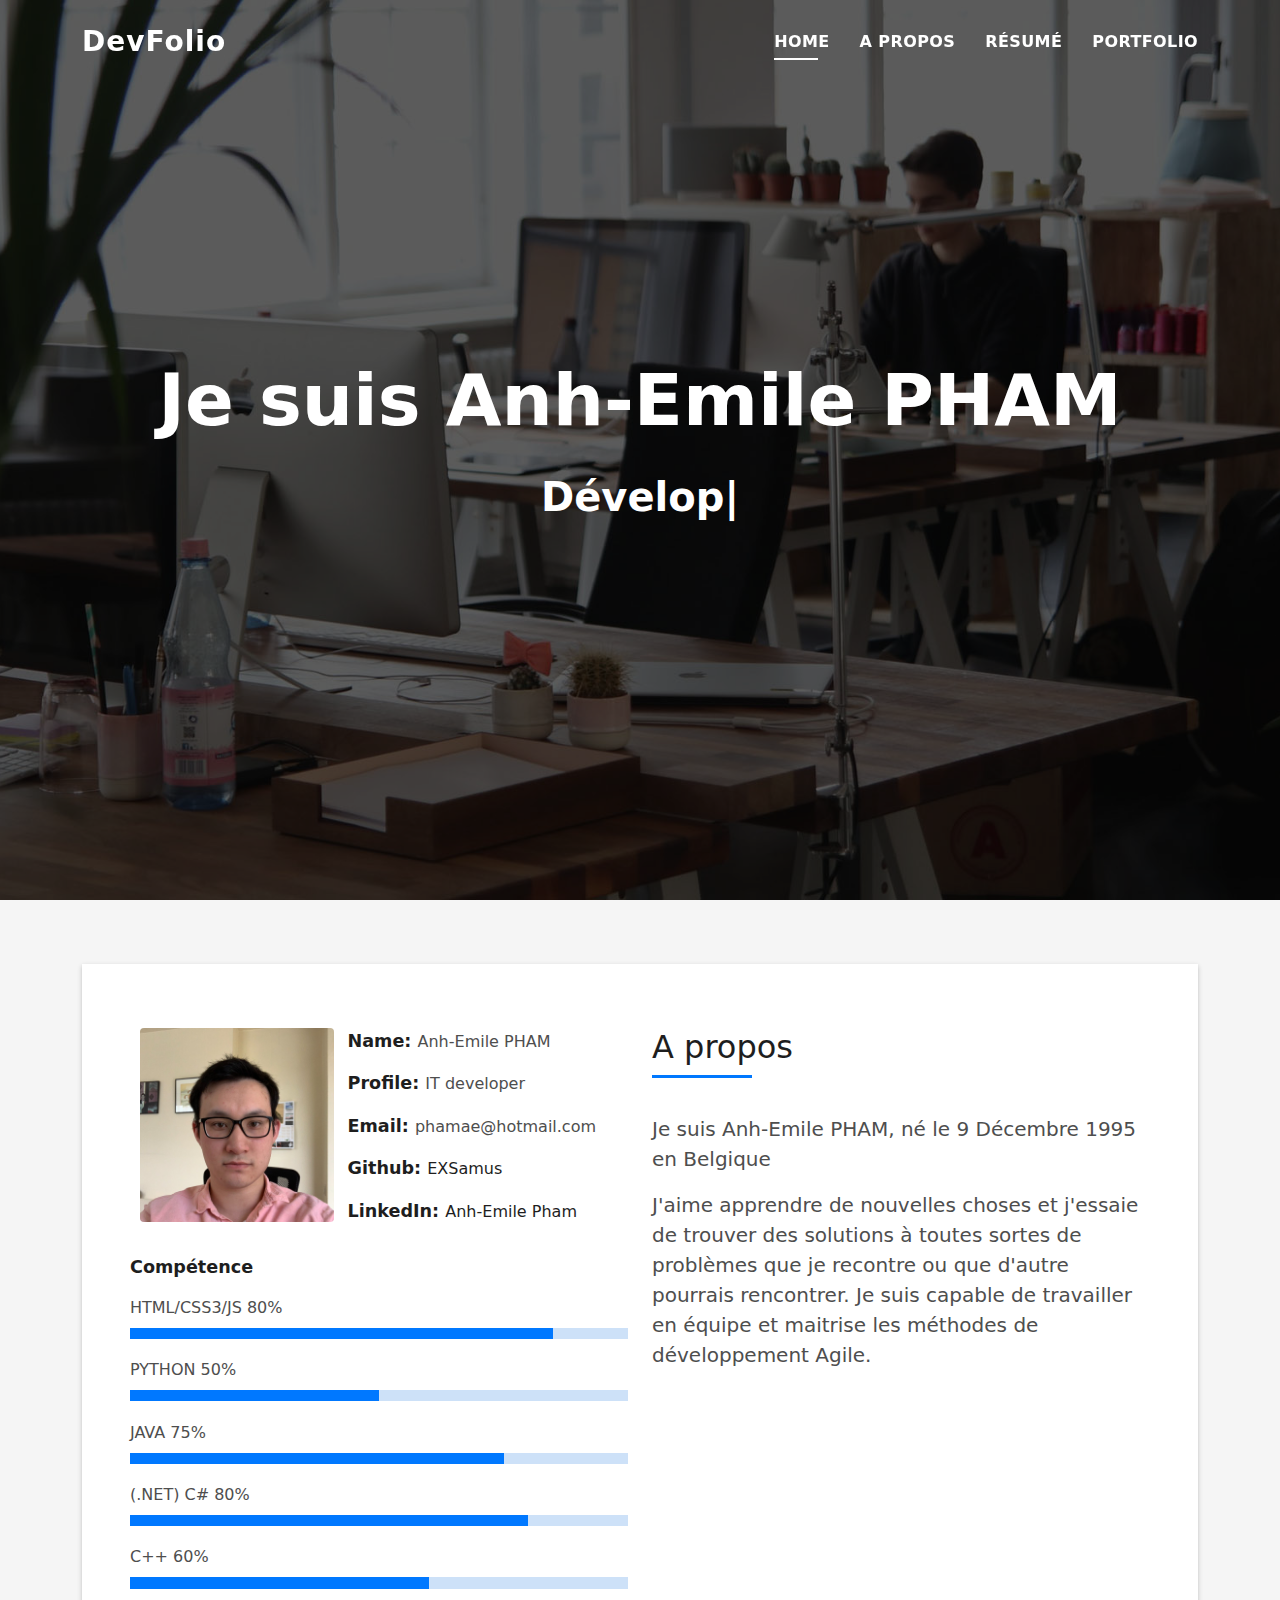
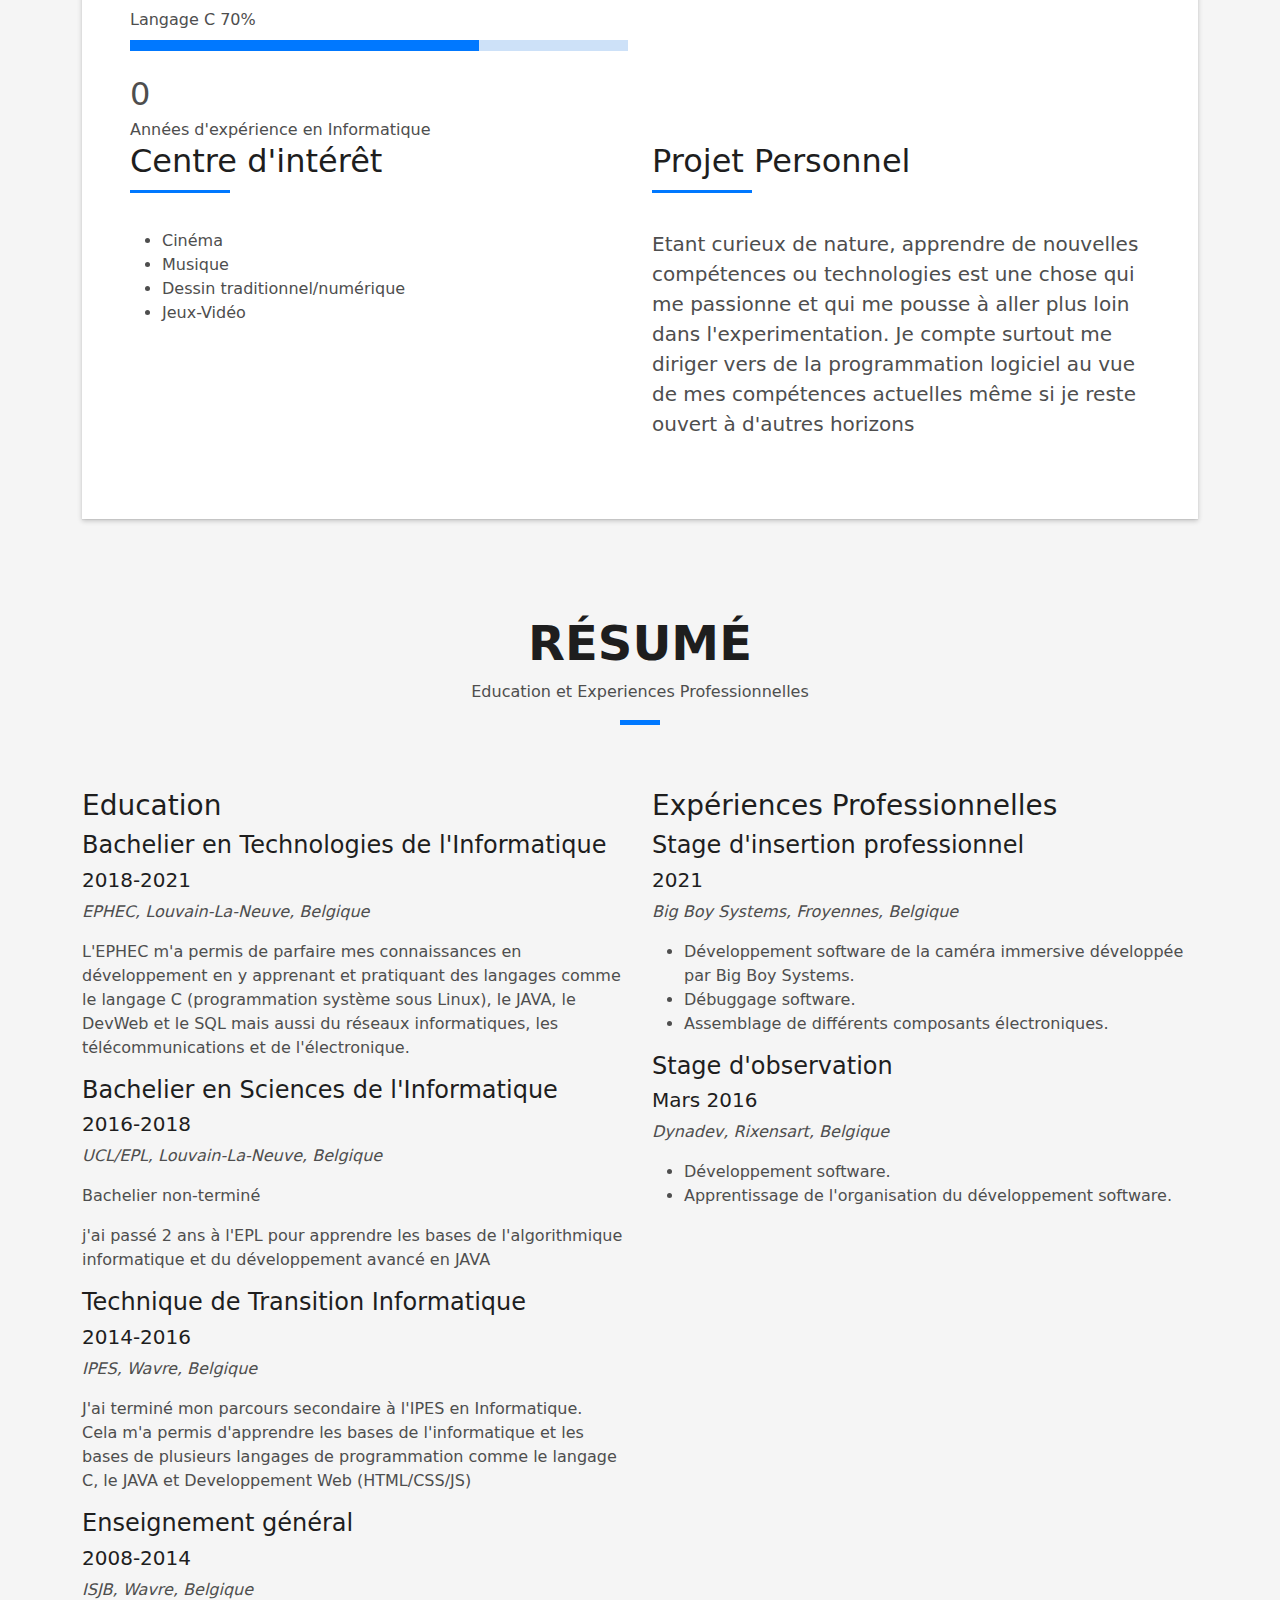
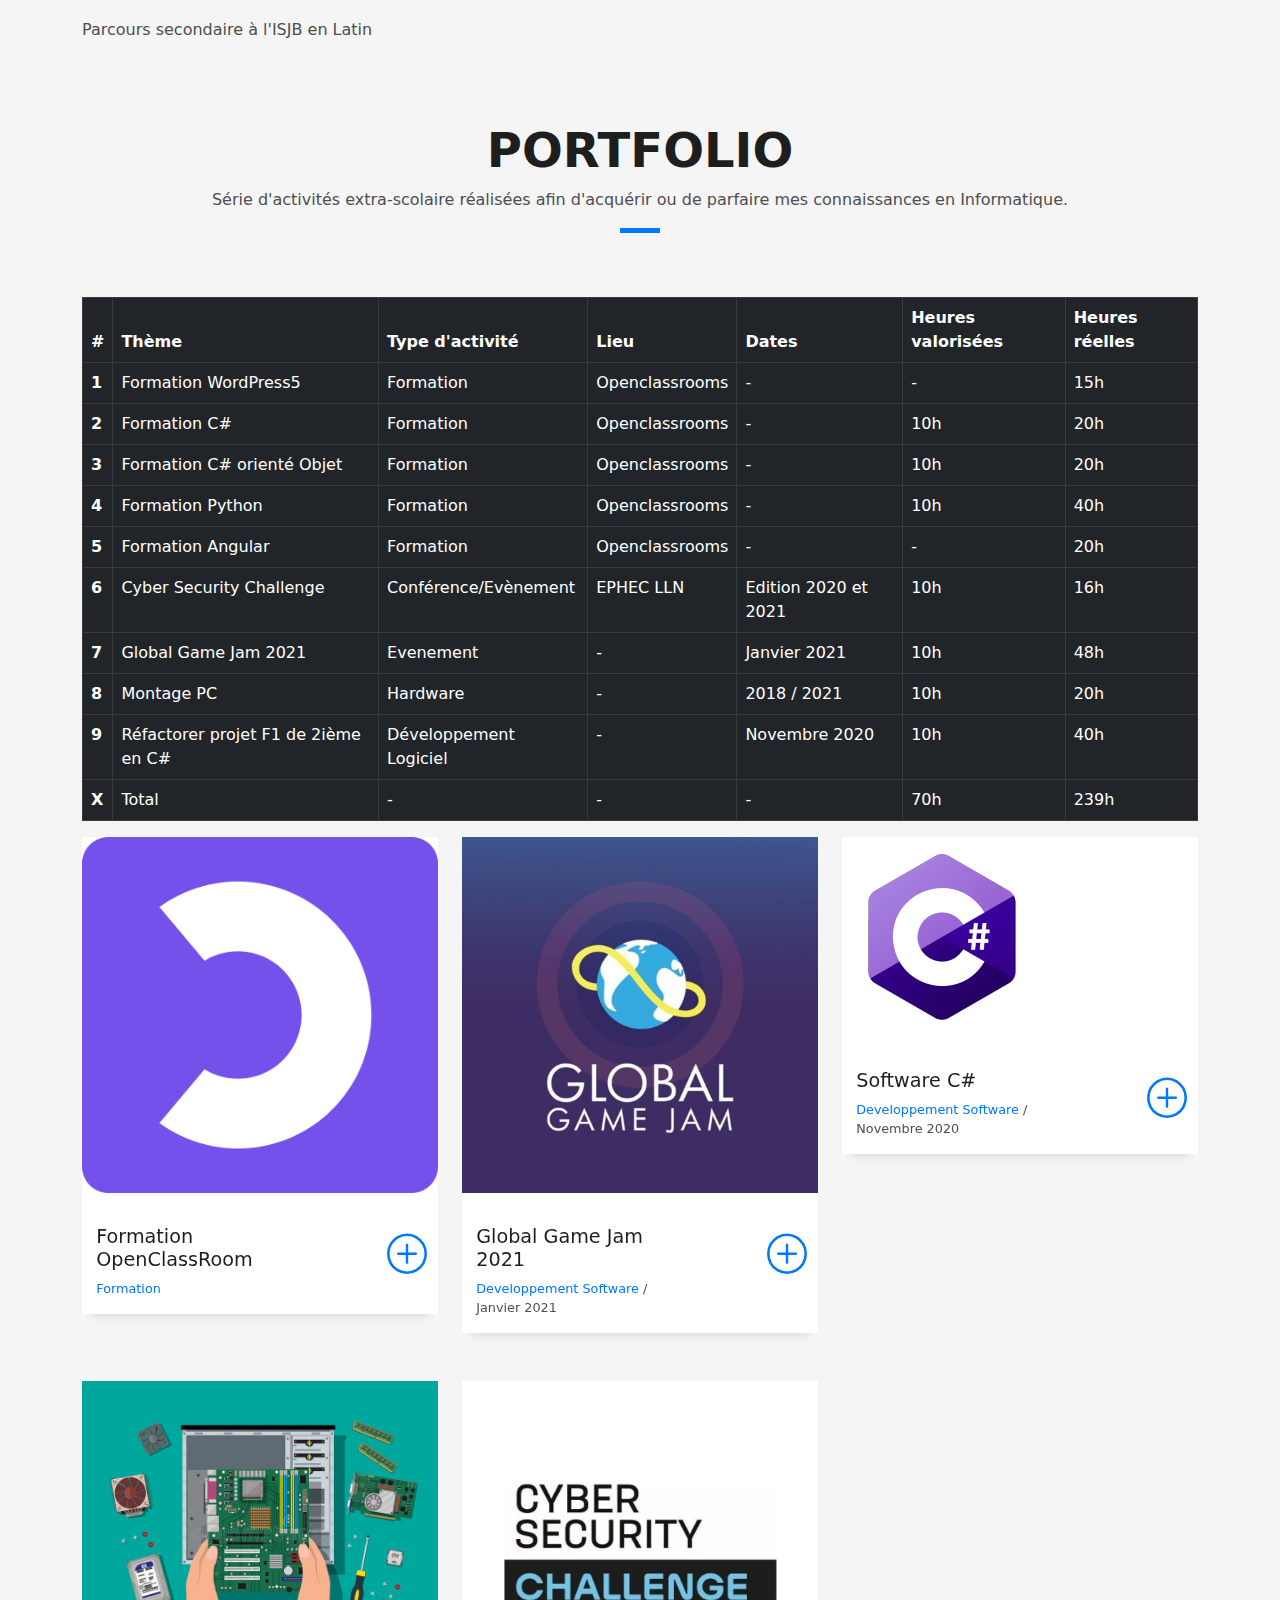
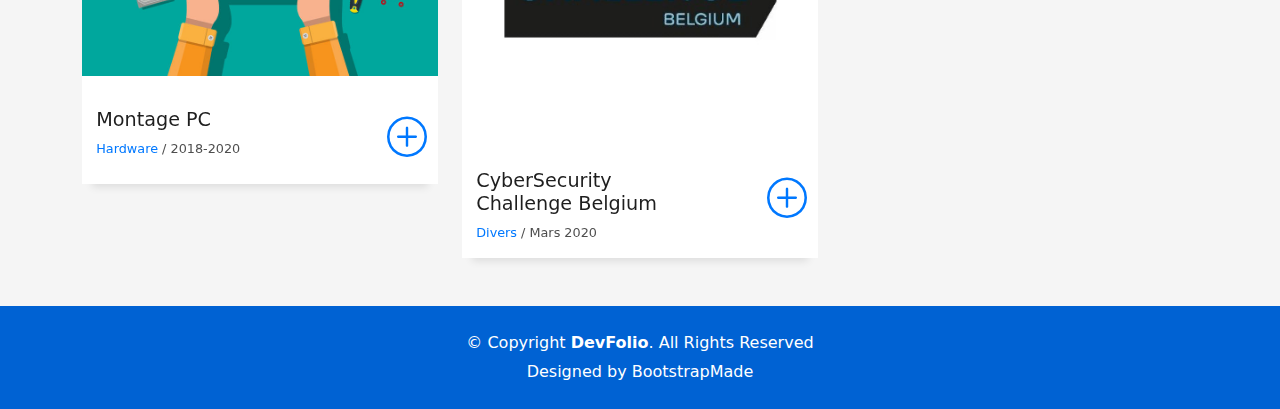
==== commit 0c6c23fa: "MAJ2 18-05-17" ====
--- a/index.html
+++ b/index.html
@@ -61,7 +61,7 @@
         <div class="container">
           <!--<p class="display-6 color-d">Hello, world!</p>-->
           <h1 class="hero-title mb-4">Je suis Anh-Emile PHAM</h1>
-          <p class="hero-subtitle"><span class="typed" data-typed-items="Developer"></span></p>
+          <p class="hero-subtitle"><span class="typed" data-typed-items="Développeur Informatique"></span></p>
           <!-- <p class="pt-3"><a class="btn btn-primary btn js-scroll px-4" href="#about" role="button">Learn More</a></p> -->
         </div>
       </div>
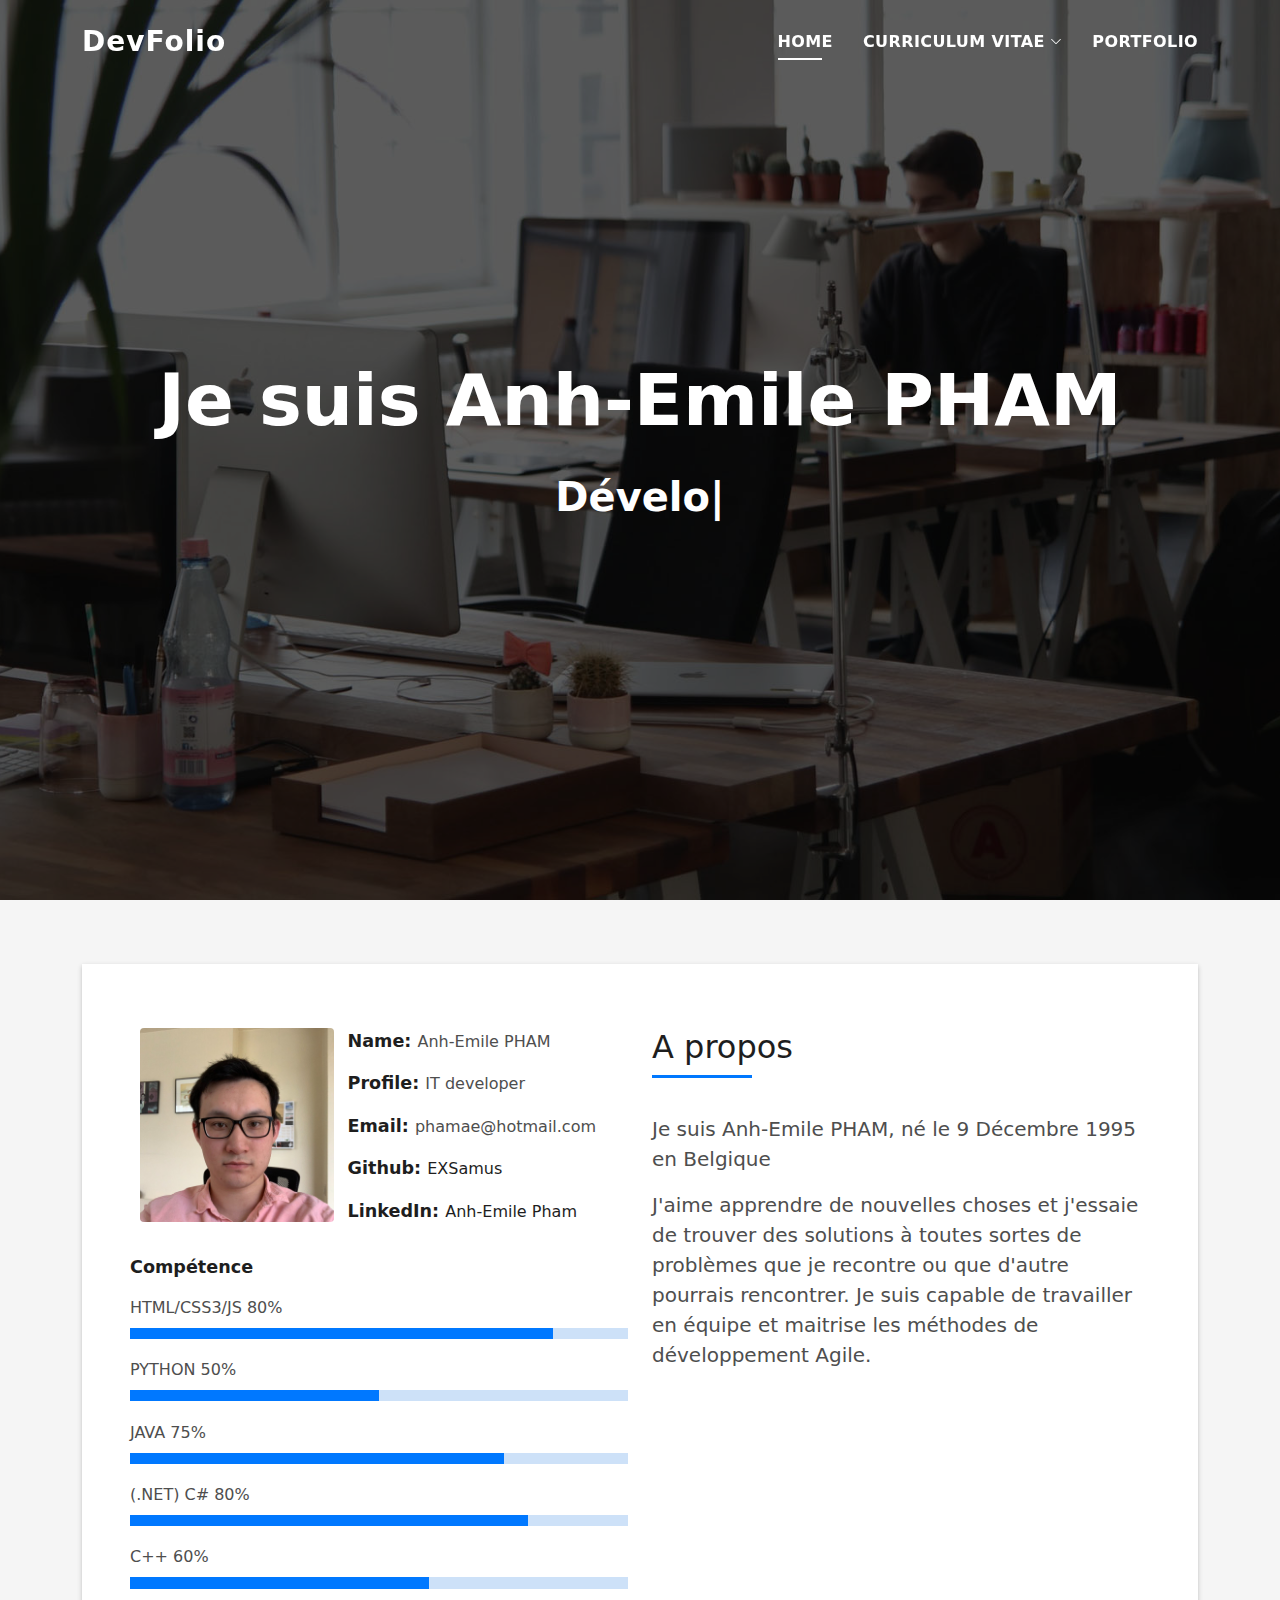
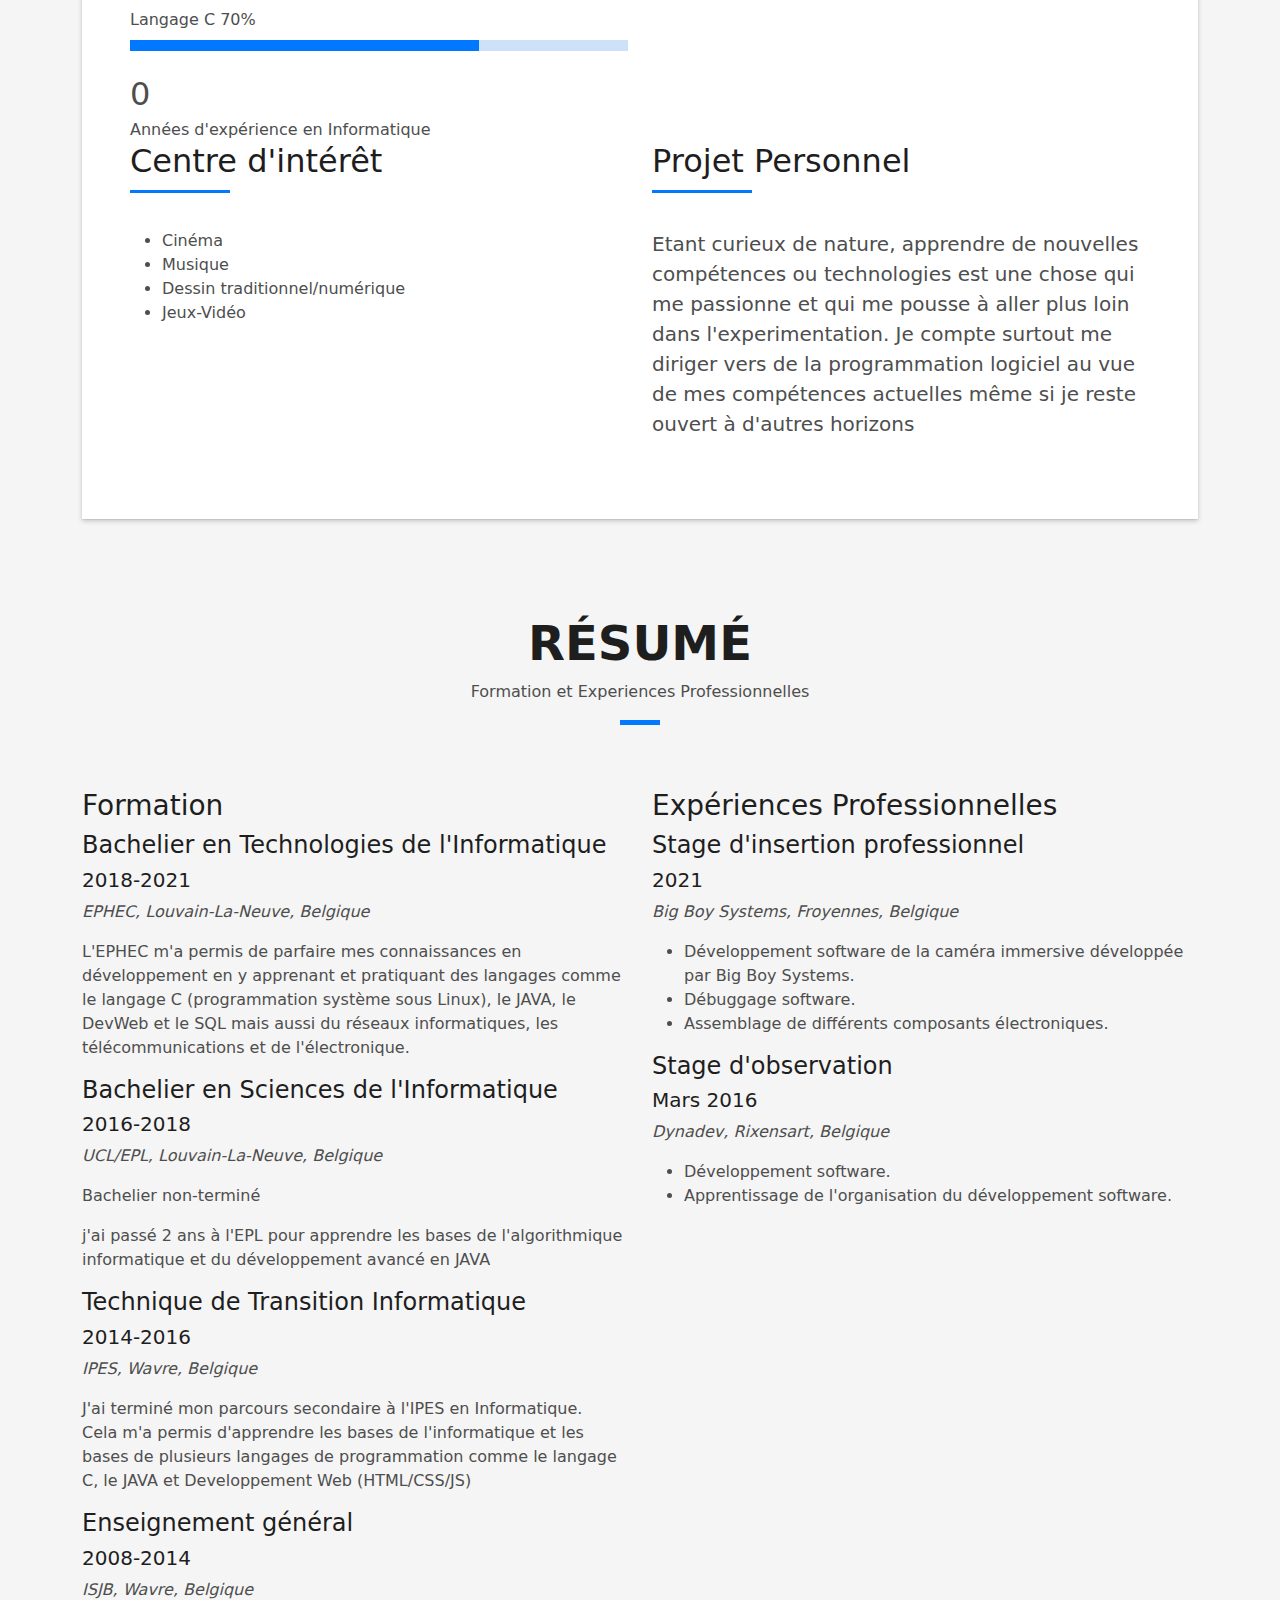
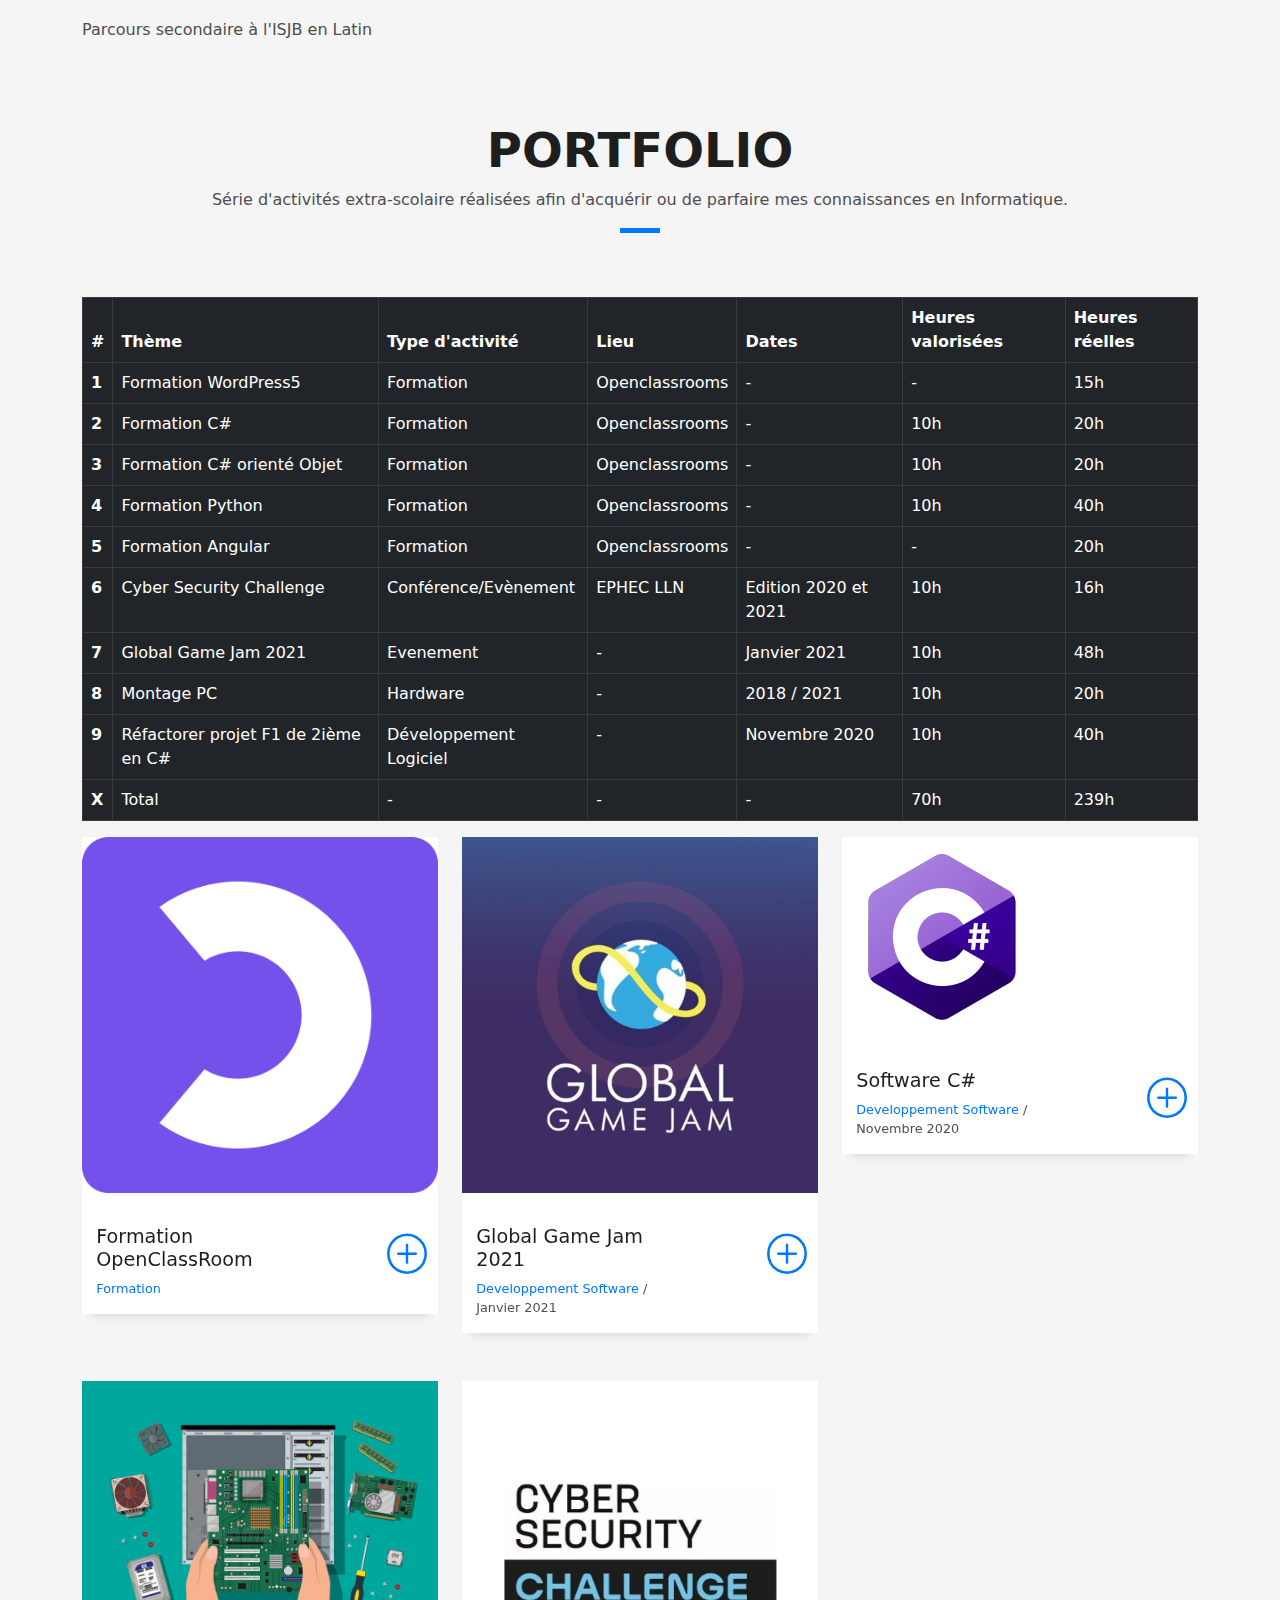
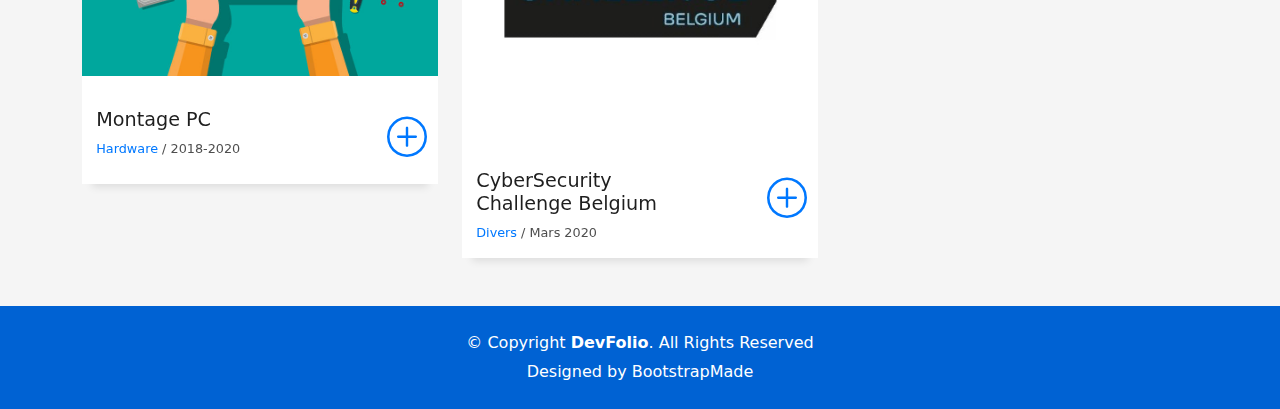
==== commit b42cb0ee: "MAJ6 18-05-21" ====
--- a/index.html
+++ b/index.html
@@ -43,8 +43,16 @@
       <nav id="navbar" class="navbar">
         <ul>
           <li><a class="nav-link scrollto active" href="#hero">Home</a></li>
-          <li><a class="nav-link scrollto" href="#about">A Propos</a></li>
-          <li><a class="nav-link scrollto" href="#resume">Résumé</a></li>
+
+          <li class="dropdown"><a href="#about"><span>Curriculum Vitae</span> <i class="bi bi-chevron-down"></i></a>
+            <ul>
+              <li><a href="#about">A Propos</a></li>
+              
+              <li><a href="#skill">Compétence</a></li>
+              <li><a href="#resume">Résumé</a></li>
+            </ul>
+          </li>
+
           <li><a class="nav-link scrollto " href="#portfolio">Portfolio</a></li>
         </ul>
         <i class="bi bi-list mobile-nav-toggle"></i>
@@ -94,7 +102,7 @@
                       </div>
                     </div>
                   </div>
-                  <div class="skill-mf">
+                  <div class="skill-mf" id="skill">
                     <p class="title-s">Compétence</p>
 
                     <span>HTML/CSS3/JS</span> <span class="pull-right">80%</span>
@@ -204,7 +212,7 @@
                   Résumé
                 </h3>
                 <p class="subtitle-a">
-                  Education et Experiences Professionnelles
+                  Formation et Experiences Professionnelles
                 </p>
                 <div class="line-mf"></div>
               </div>
@@ -212,7 +220,7 @@
           </div>
         <div class="row">
           <div class="col-lg-6" data-aos="fade-up">
-            <h3 class="resume-title">Education</h3>
+            <h3 class="resume-title">Formation</h3>
             <div class="resume-item">
               <h4>Bachelier en Technologies de l'Informatique</h4>
               <h5>2018-2021</h5>
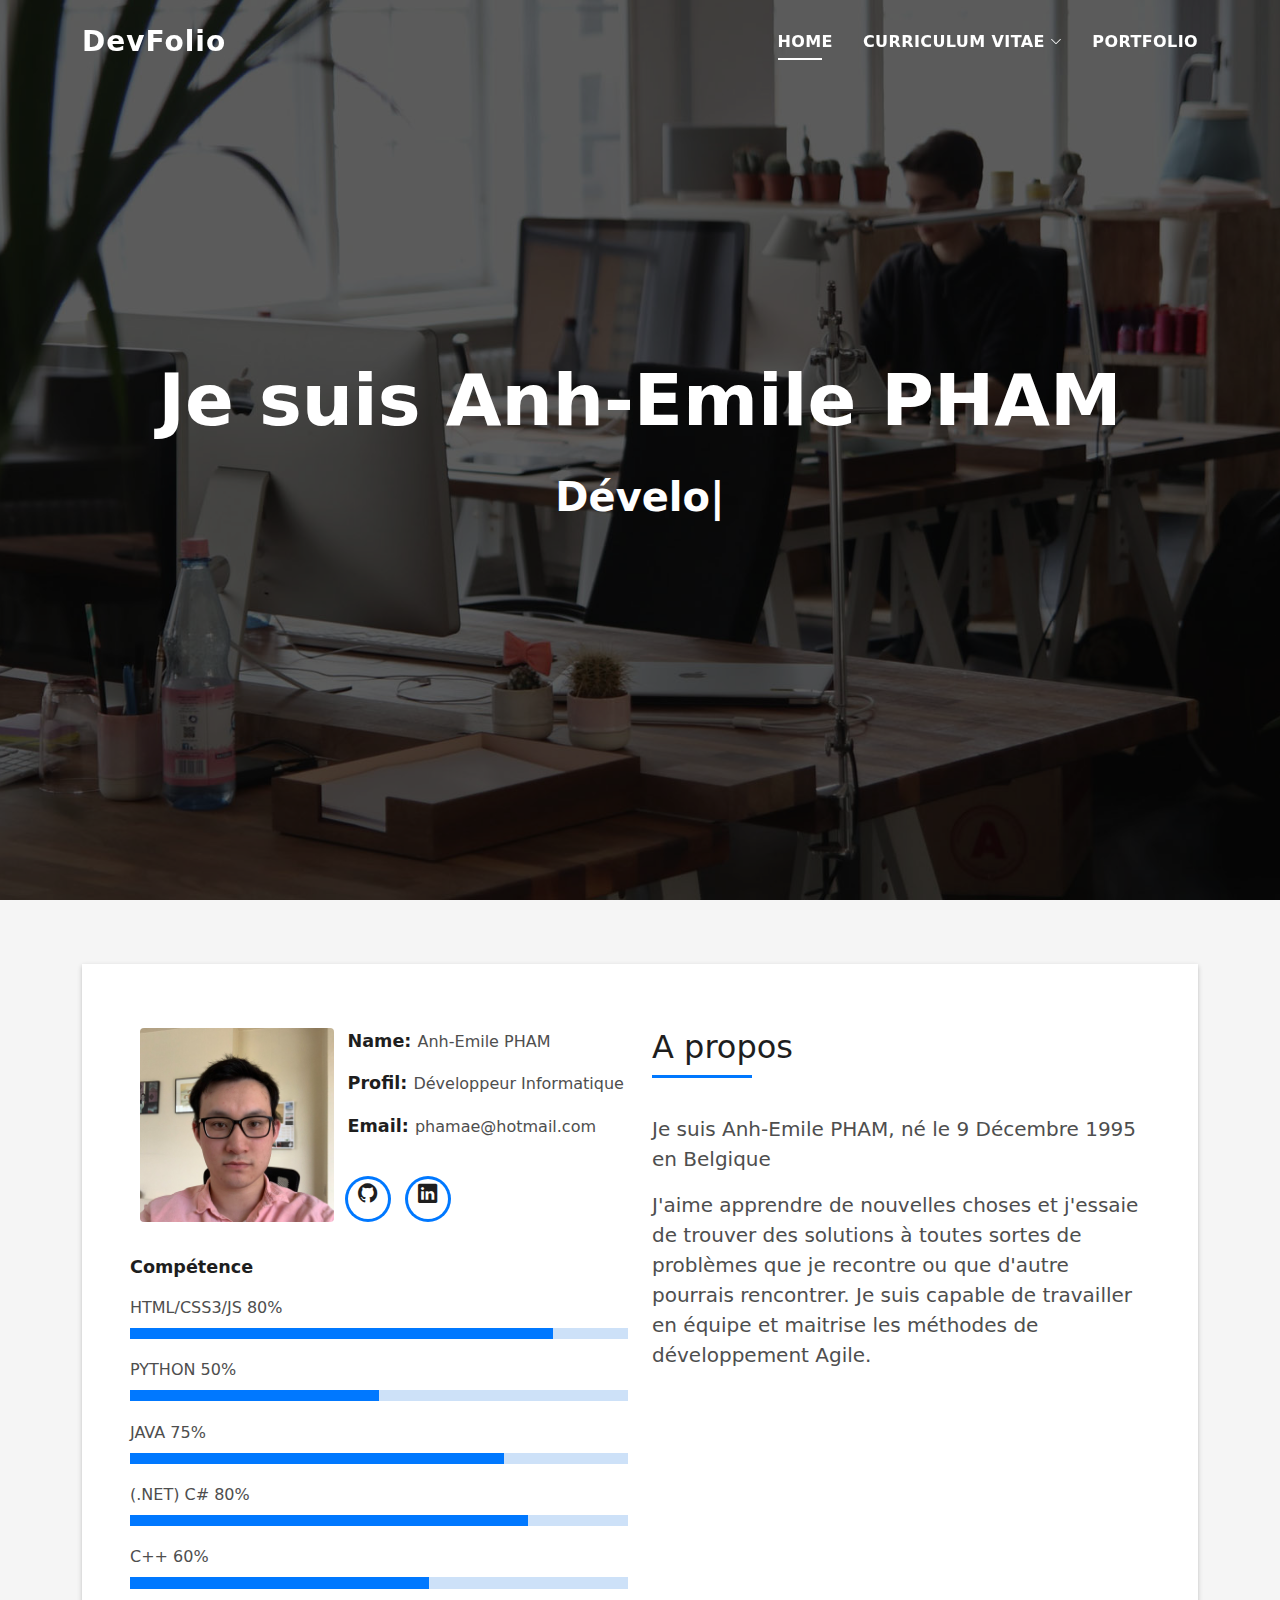
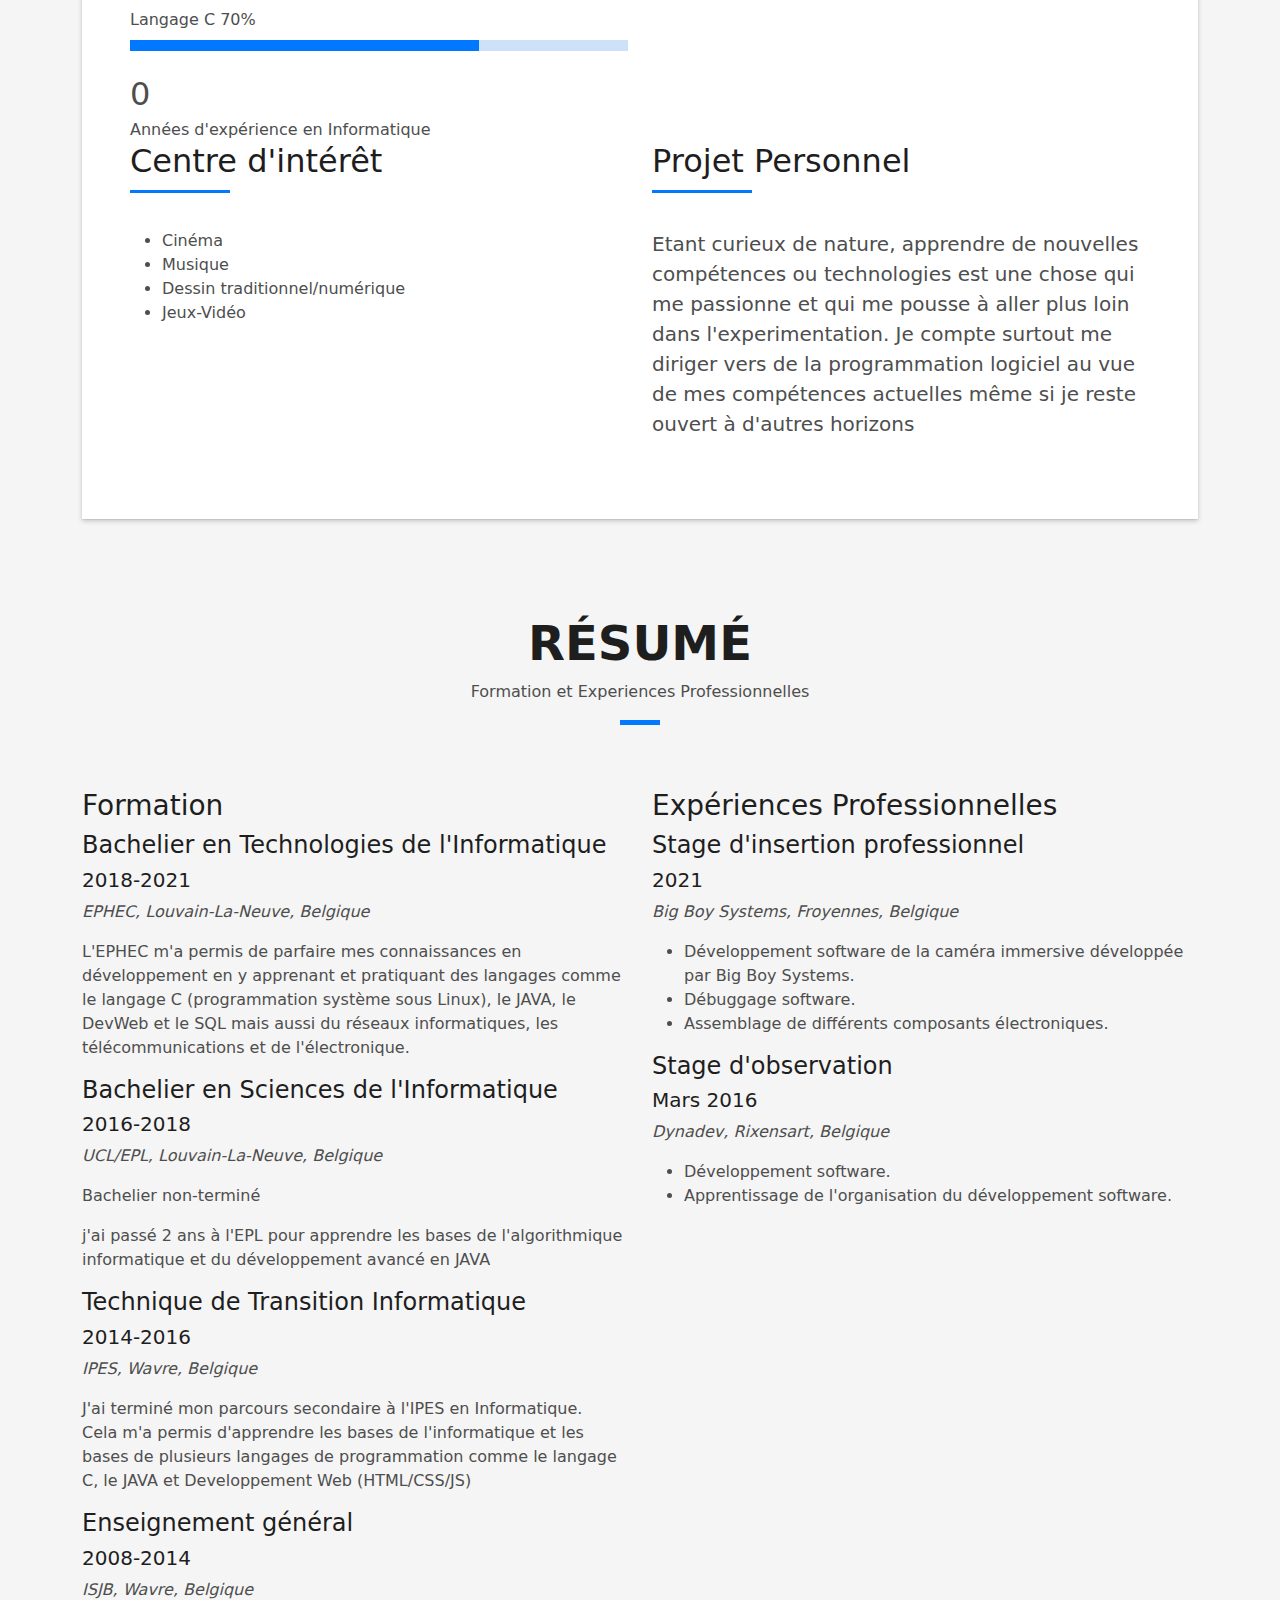
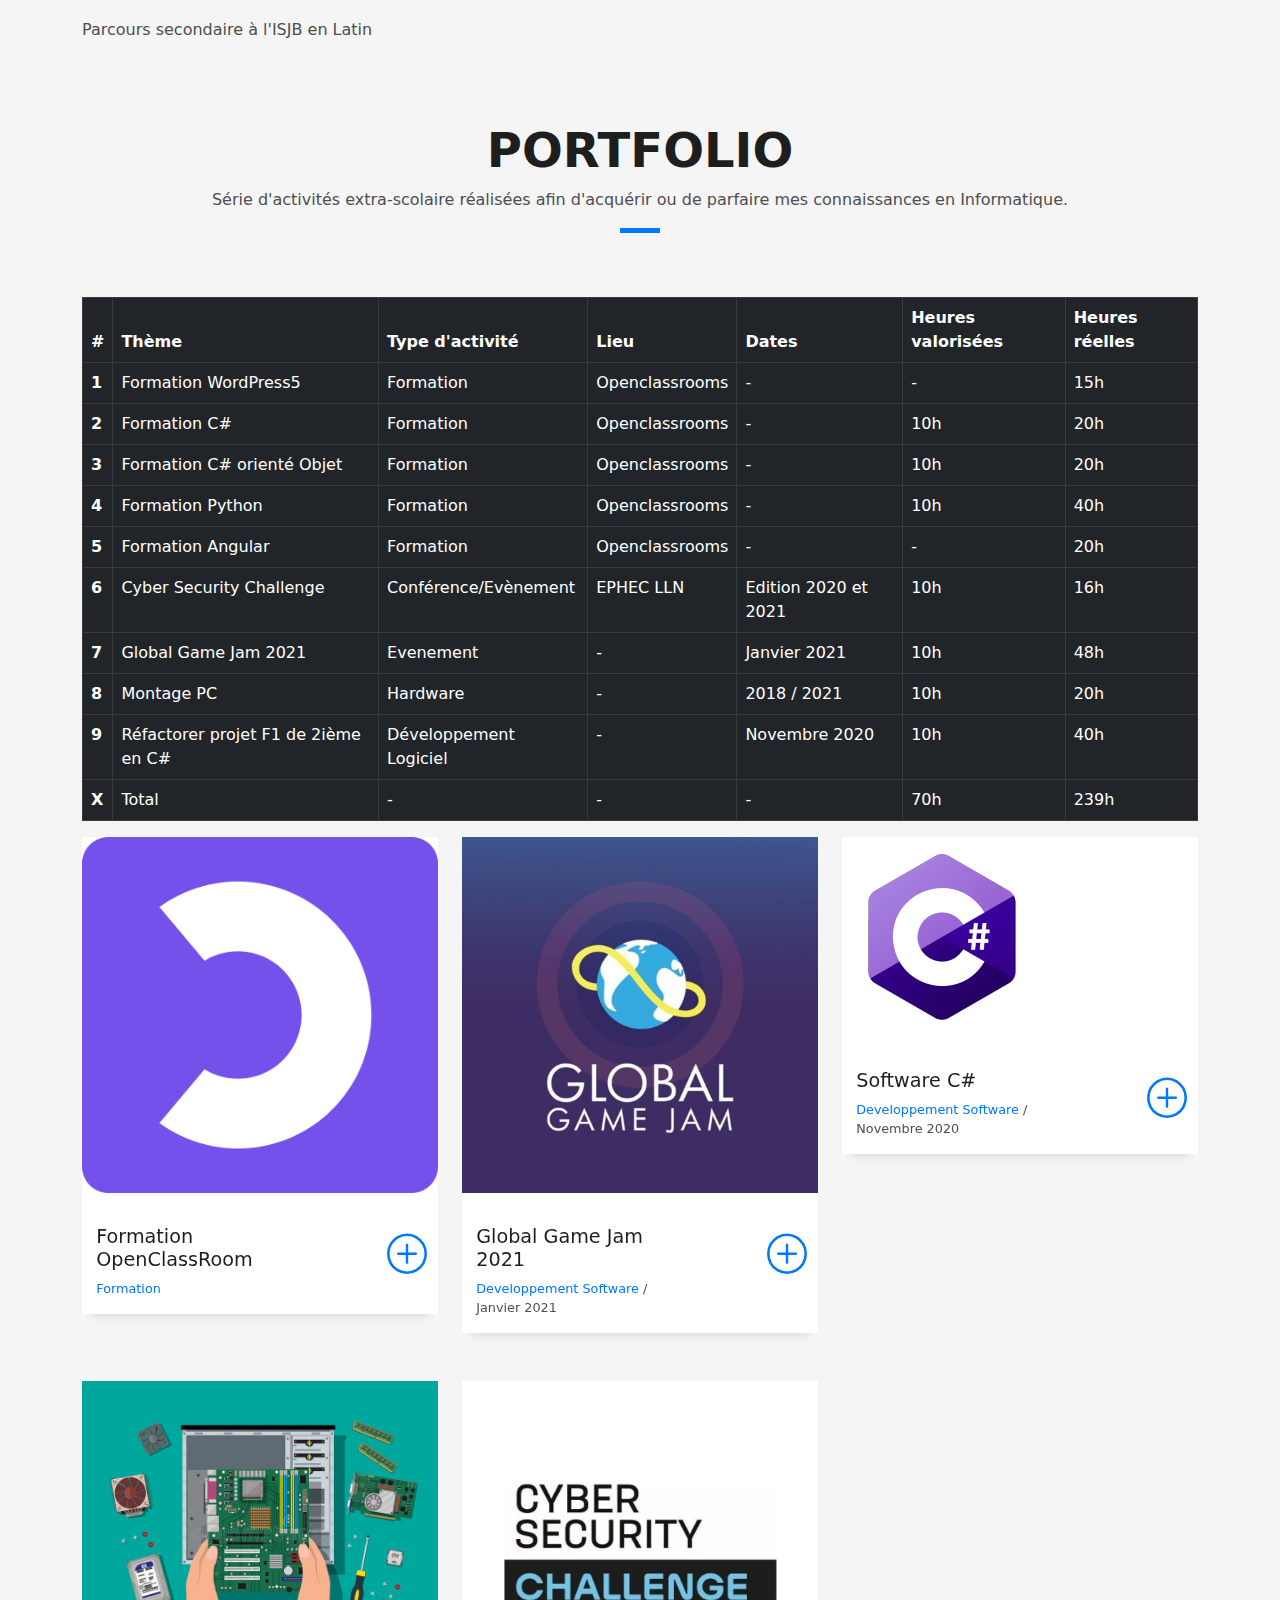
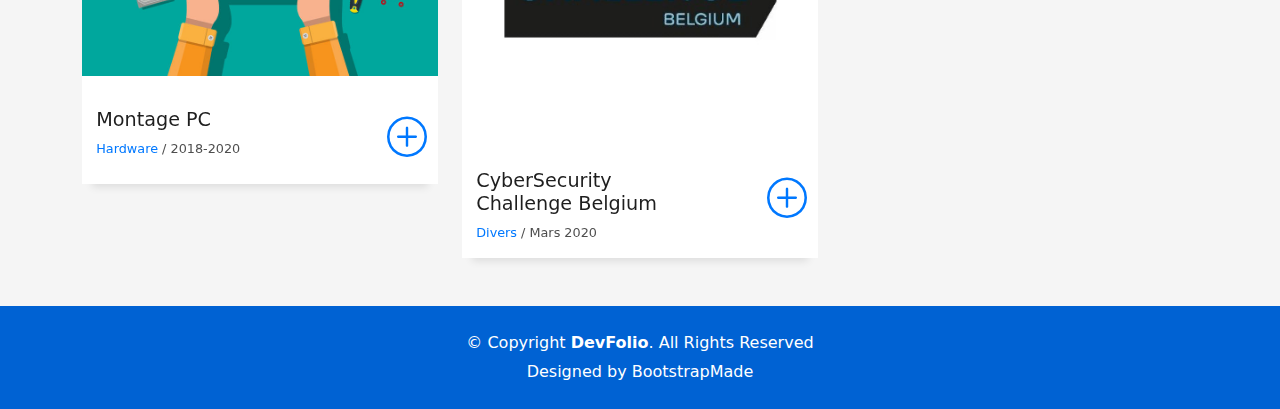
==== commit 436937c4: "MAJ7 18-05-21" ====
--- a/index.html
+++ b/index.html
@@ -95,10 +95,14 @@
                     <div class="col-sm-6 col-md-7">
                       <div class="about-info">
                         <p><span class="title-s">Name: </span> <span>Anh-Emile PHAM</span></p>
-                        <p><span class="title-s">Profile: </span> <span>IT developer</span></p>
-                        <p><span class="title-s">Email: </span> <span>phamae@hotmail.com</span></p>
-                        <p><span class="title-s">Github: </span> <span><a href="https://github.com/EXSamus">EXSamus</a></span></p>
-                        <p><span class="title-s">LinkedIn: </span> <span><a href="https://www.linkedin.com/in/anh-emile-pham-707061200/">Anh-Emile Pham</a></span></p>
+                        <p><span class="title-s">Profil: </span> <span>Développeur Informatique</span></p>
+                        <p><span class="title-s">Email: </span> <span>phamae@hotmail.com</span></p>                      
+                      </div>
+                      <div class="socials">
+                        <ul>
+                          <li><a href="https://github.com/EXSamus"><span class="ico-circle"><i class="bi bi-github"></i></span></a></li>
+                          <li><a href="https://www.linkedin.com/in/anh-emile-pham-707061200/"><span class="ico-circle"><i class="bi bi-linkedin"></i></span></a></li>
+                        </ul>
                       </div>
                     </div>
                   </div>
@@ -549,7 +553,6 @@
         </div>
       </div>
     </section><!-- End Portfolio Section -->
-
   </main><!-- End #main -->
 
   <!-- ======= Footer ======= -->
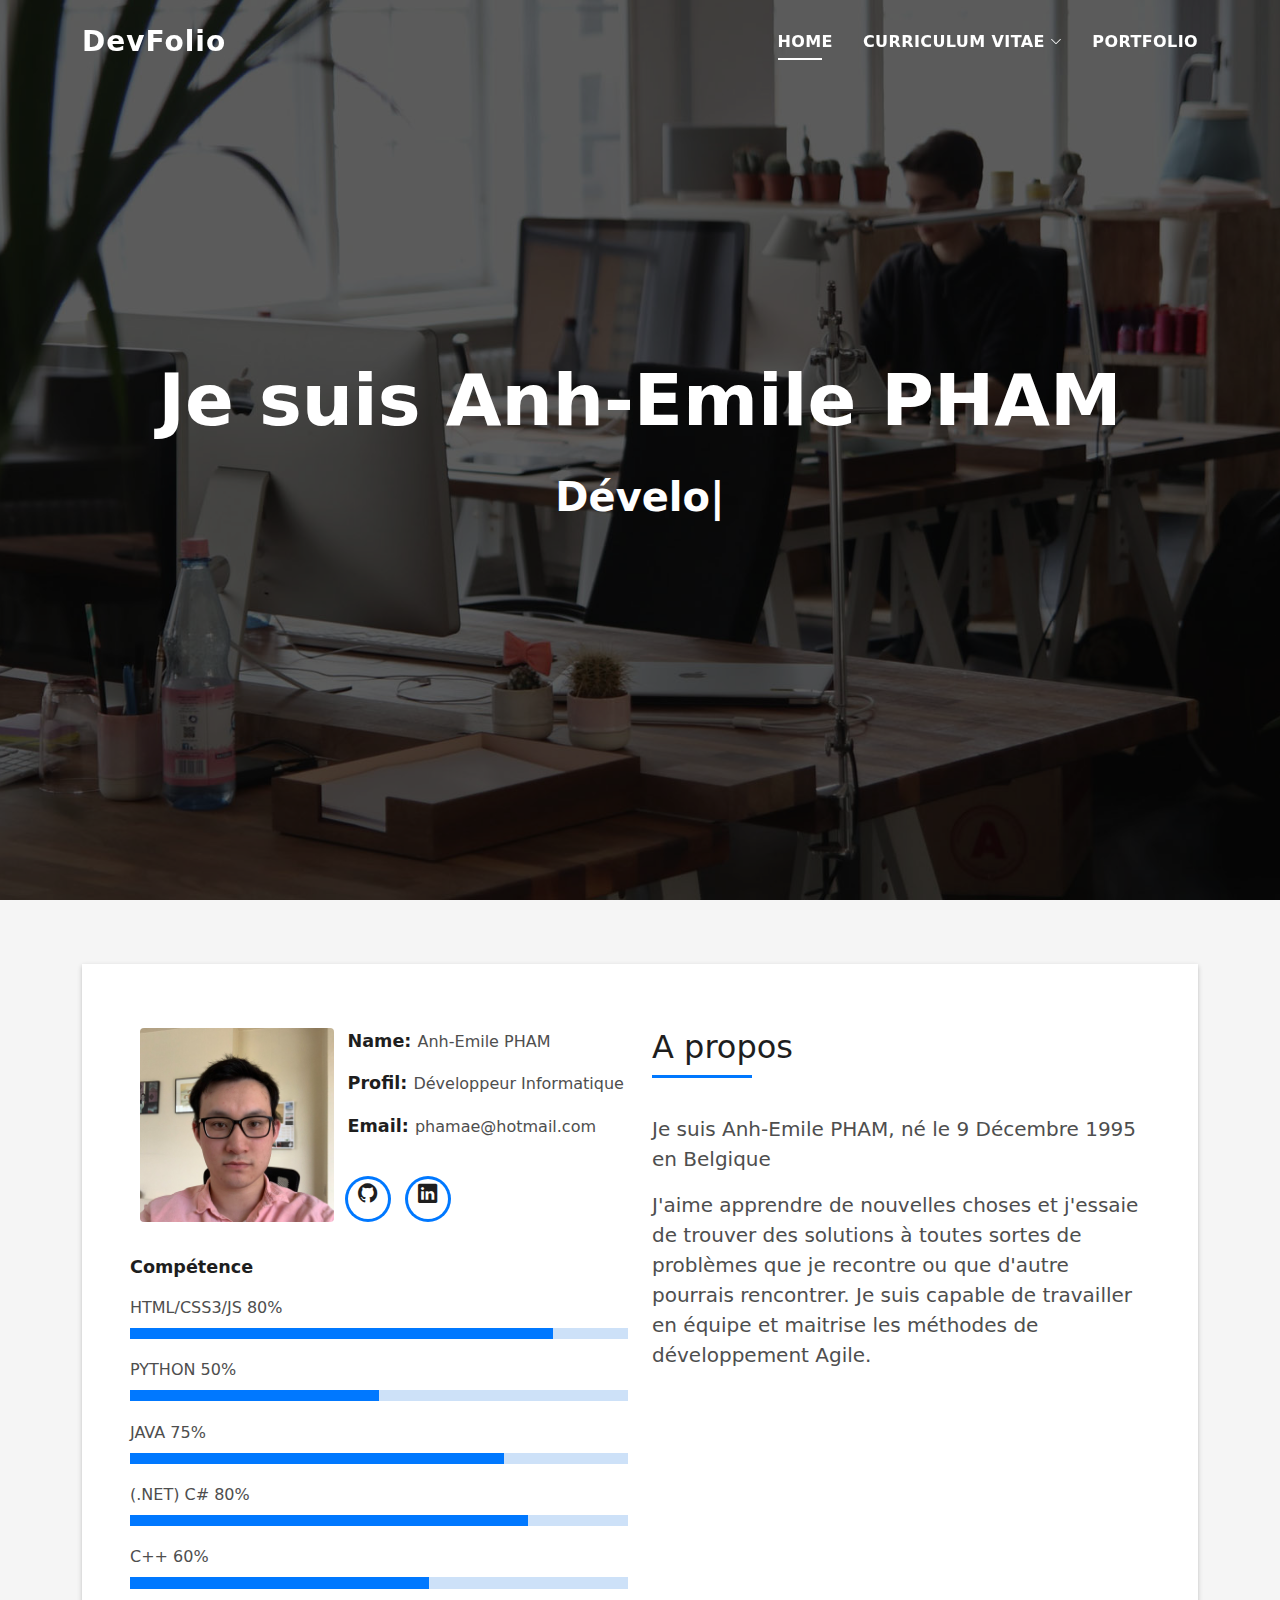
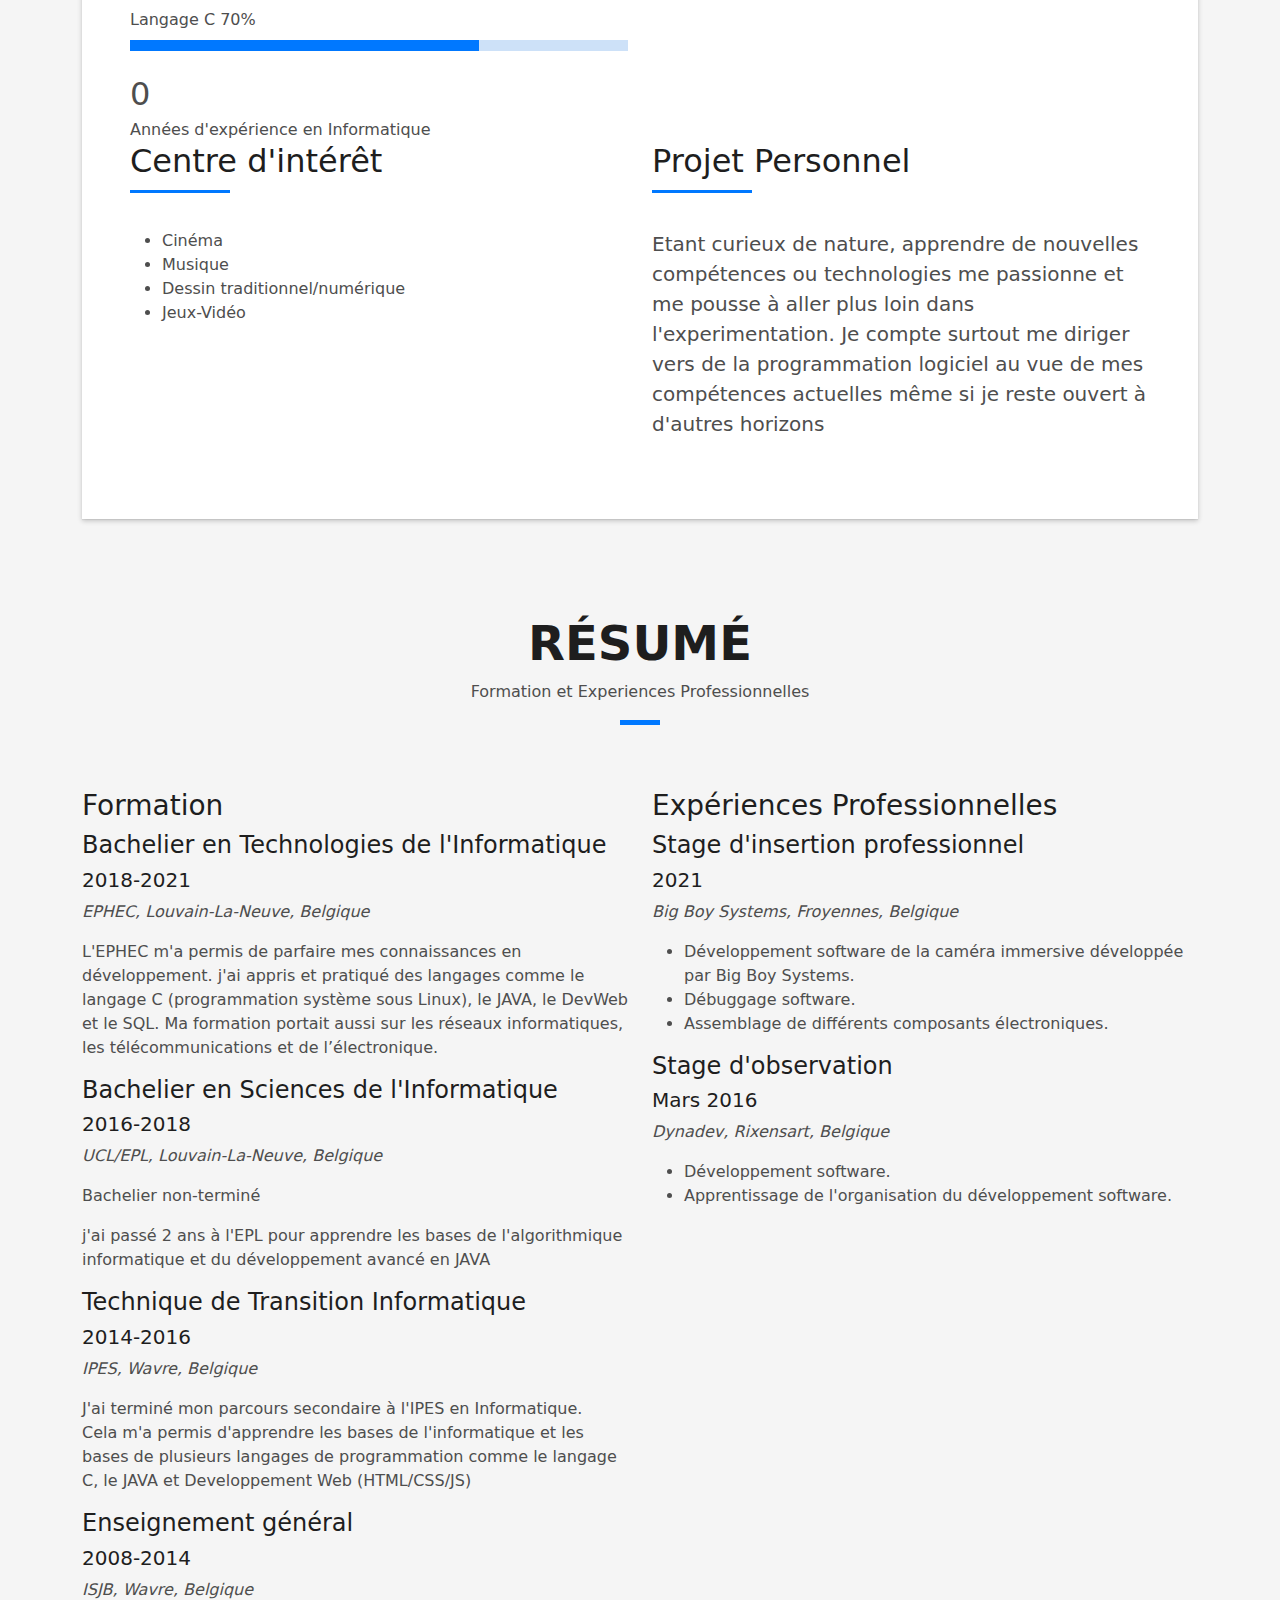
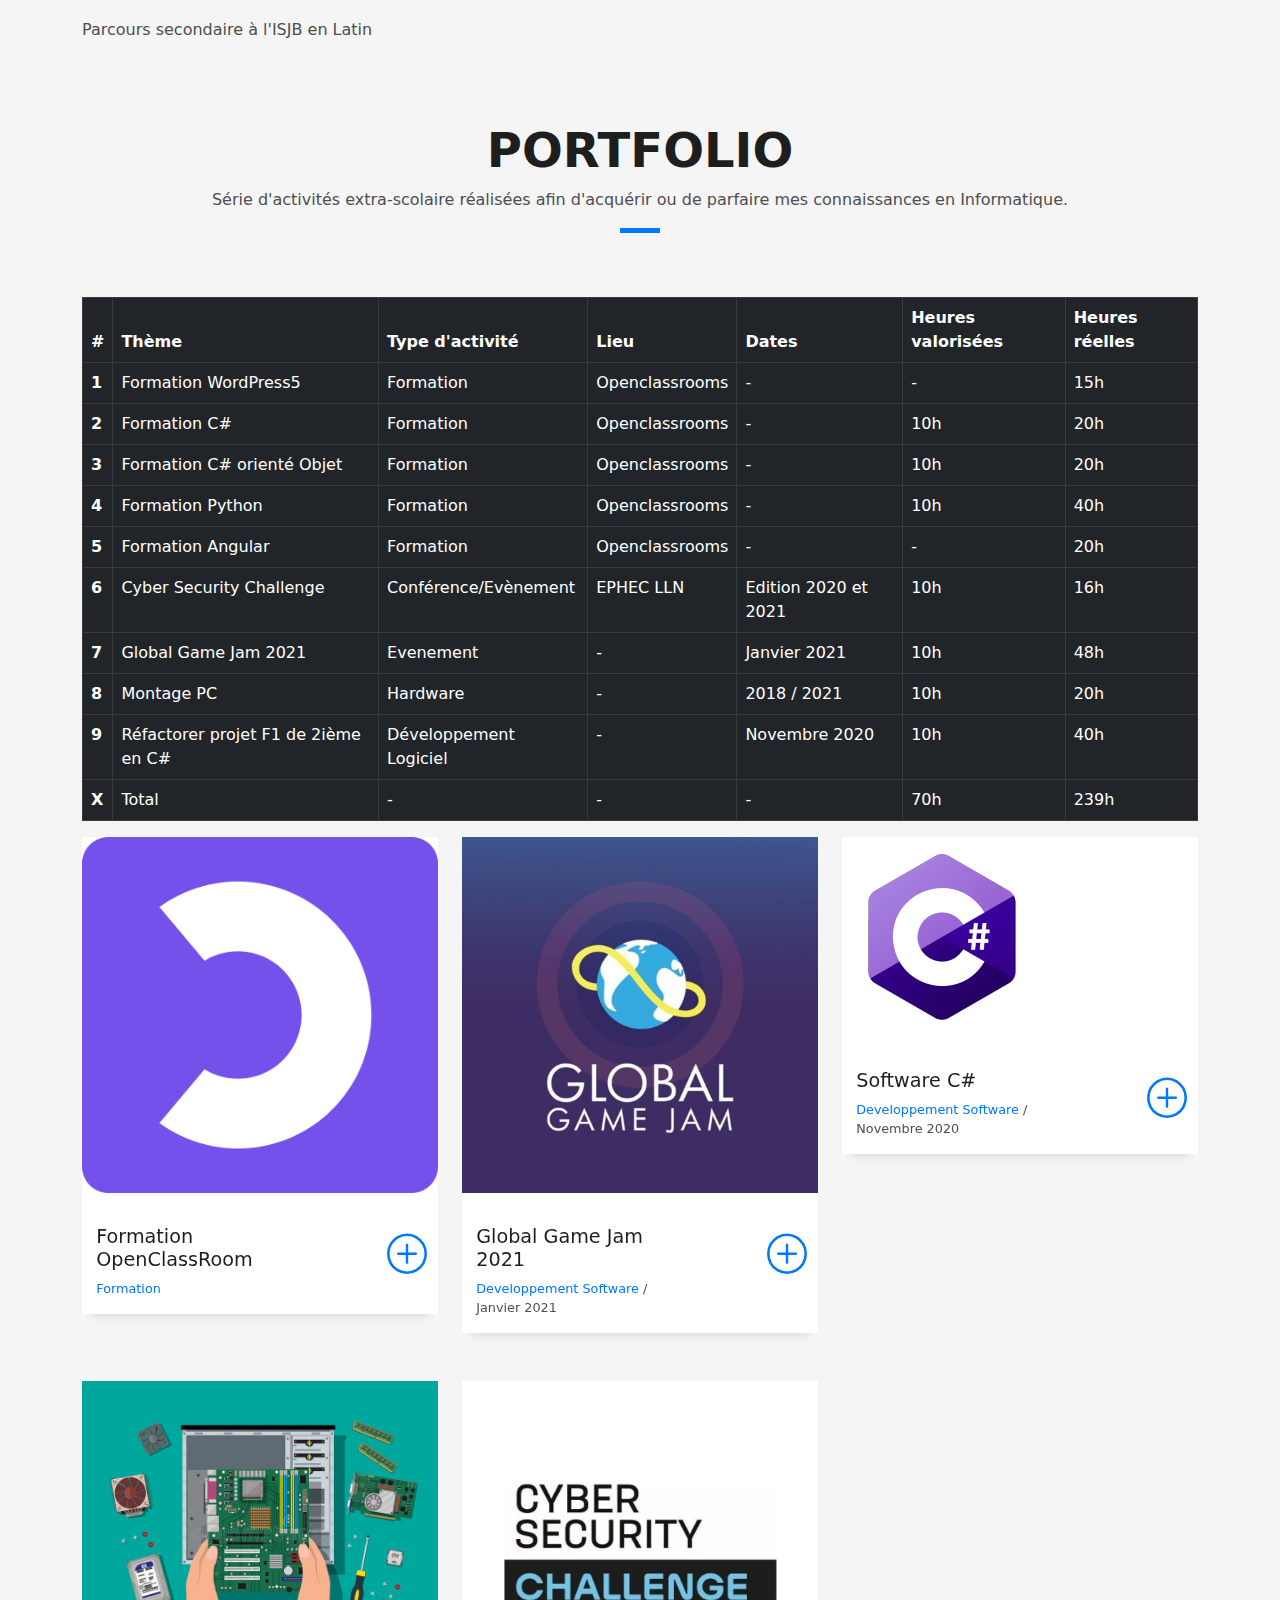
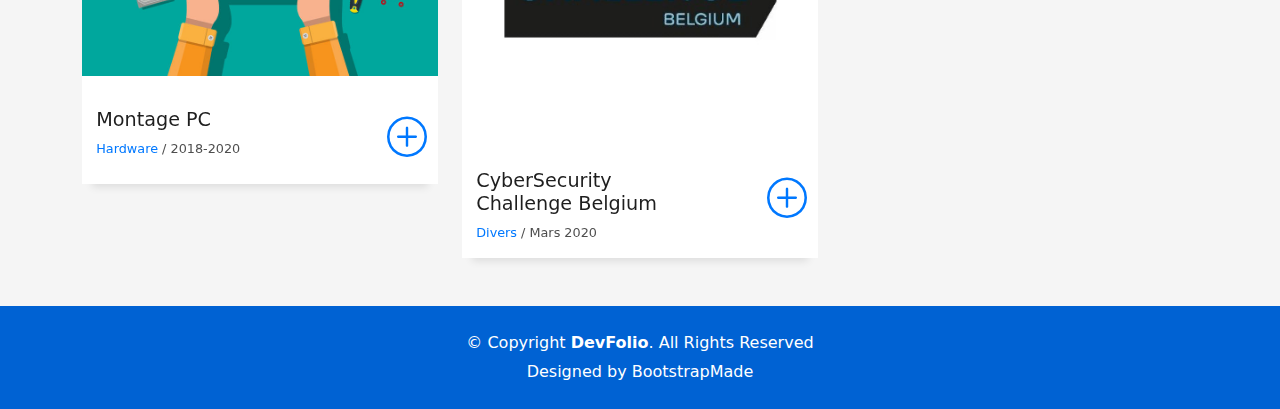
==== commit 4107f93d: "MAJ7 18-05-21" ====
--- a/index.html
+++ b/index.html
@@ -193,7 +193,7 @@
                       </h5>
                     </div>
                     <p class="lead">
-                      Etant curieux de nature, apprendre de nouvelles compétences ou technologies est une chose qui me passionne et qui me pousse à aller plus loin dans l'experimentation. 
+                      Etant curieux de nature, apprendre de nouvelles compétences ou technologies me passionne et me pousse à aller plus loin dans l'experimentation. 
                       Je compte surtout me diriger vers de la programmation logiciel au vue de mes compétences actuelles même si je reste ouvert à d'autres horizons 
                     </p>
                   </div>
@@ -230,9 +230,9 @@
               <h5>2018-2021</h5>
               <p><em>EPHEC, Louvain-La-Neuve, Belgique</em></p>
               <p>
-                L'EPHEC m'a permis de parfaire mes connaissances en développement en y apprenant et pratiquant des langages 
-                comme le langage C (programmation système sous Linux), le JAVA, le DevWeb et le SQL 
-                mais aussi du réseaux informatiques, les télécommunications et de l'électronique.
+                L'EPHEC m'a permis de parfaire mes connaissances en développement. j'ai appris et pratiqué des langages 
+                comme le langage C (programmation système sous Linux), le JAVA, le DevWeb et le SQL. 
+                Ma formation portait aussi sur les réseaux informatiques, les télécommunications et de l’électronique.
               </p>
             </div>
             <div class="resume-item">
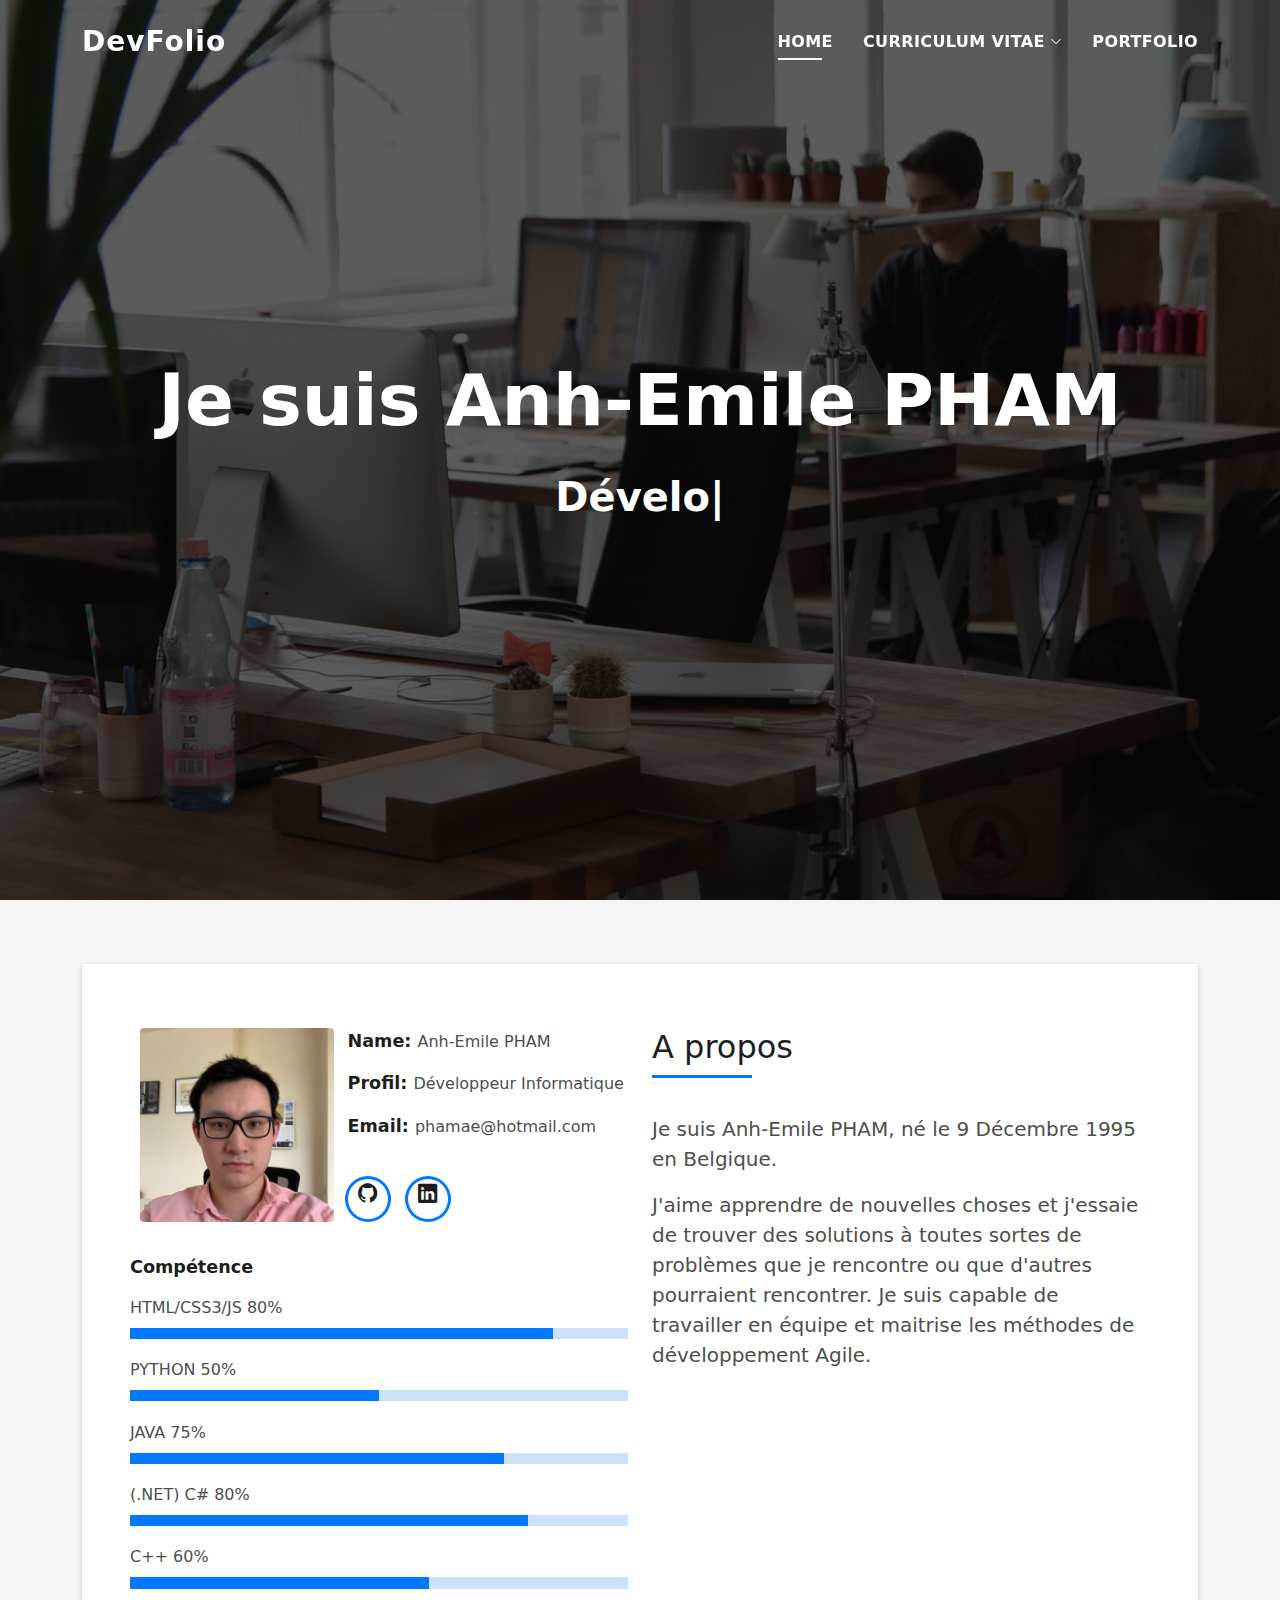
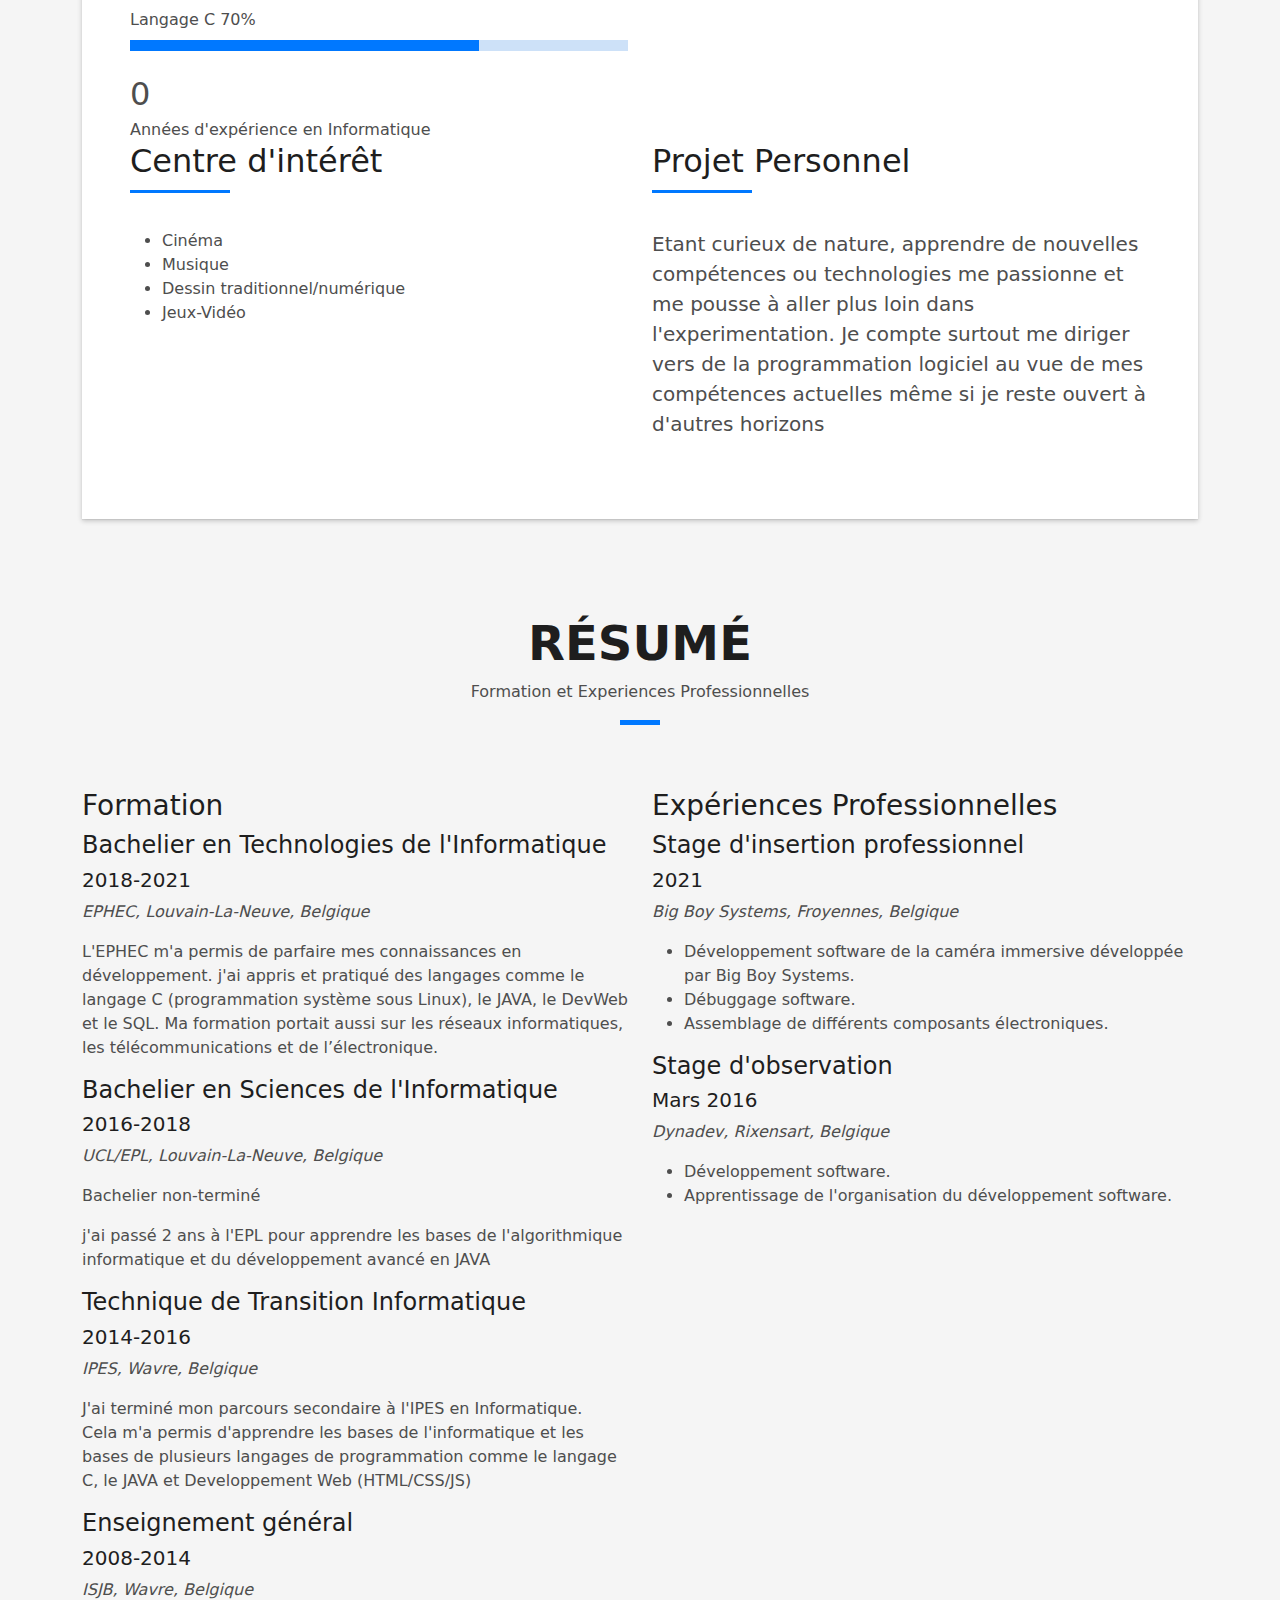
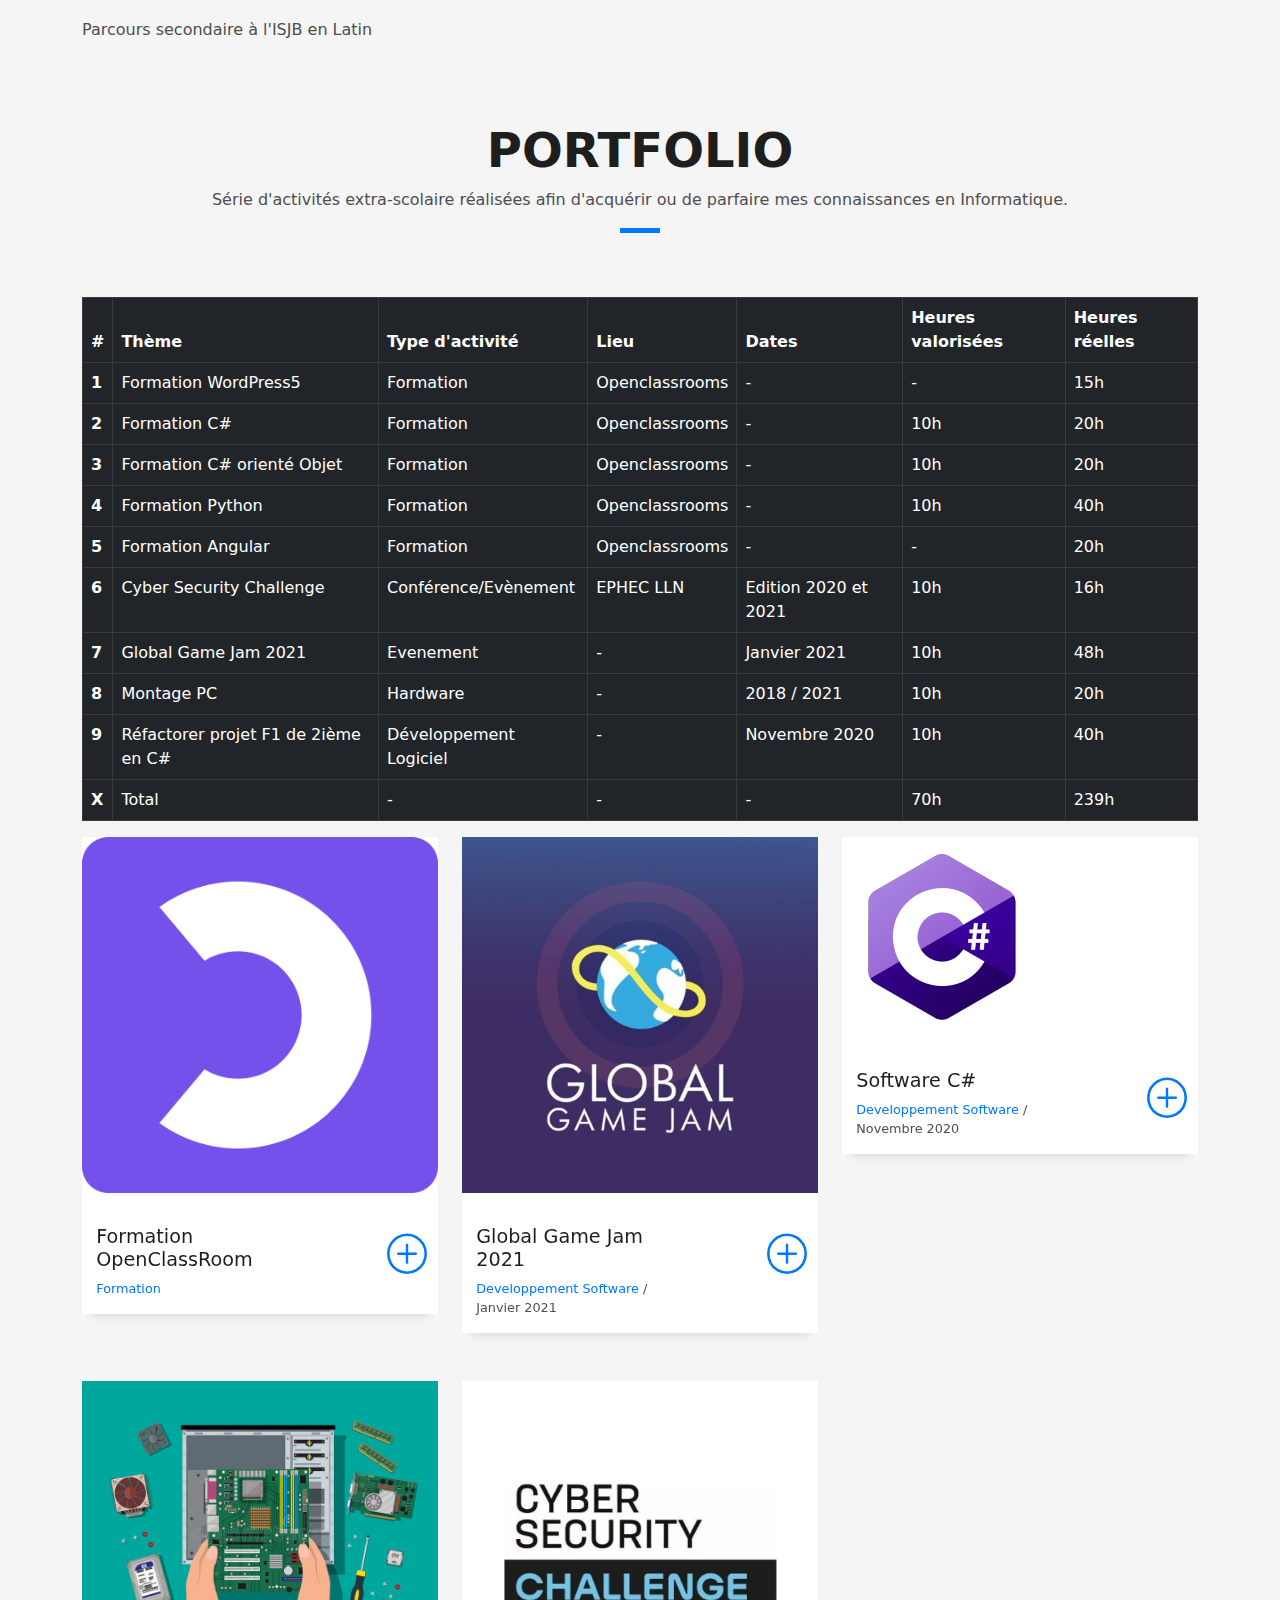
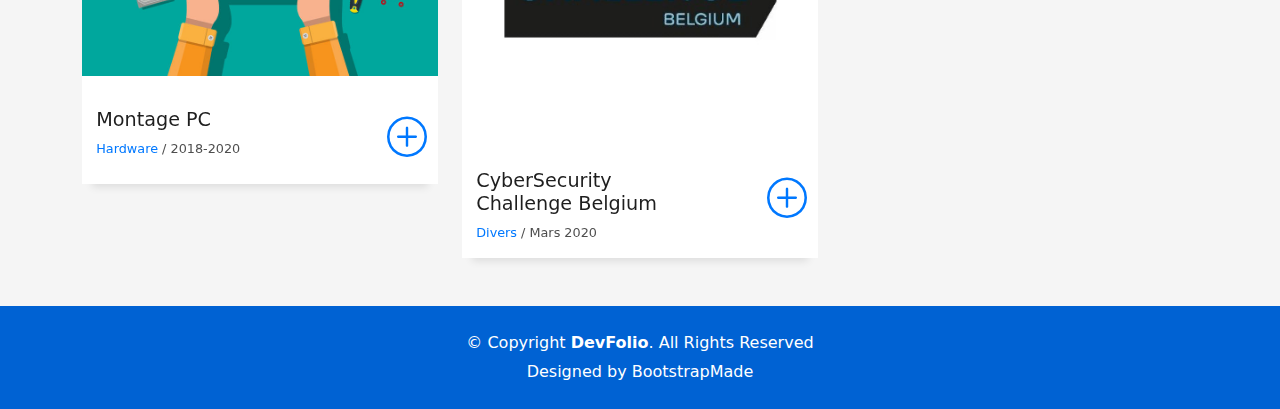
==== commit eba323bc: "MAJ8 18-05-21" ====
--- a/index.html
+++ b/index.html
@@ -152,10 +152,10 @@
                       </h5>
                     </div>
                     <p class="lead">
-                      Je suis Anh-Emile PHAM, né le 9 Décembre 1995 en Belgique
+                      Je suis Anh-Emile PHAM, né le 9 Décembre 1995 en Belgique.
                     </p>
                     <p class="lead">
-                      J'aime apprendre de nouvelles choses et j'essaie de trouver des solutions à toutes sortes de problèmes que je recontre ou que d'autre pourrais rencontrer.
+                      J'aime apprendre de nouvelles choses et j'essaie de trouver des solutions à toutes sortes de problèmes que je rencontre ou que d'autres pourraient rencontrer.
                       Je suis capable de travailler en équipe et maitrise les méthodes de développement Agile.
                     </p>
                   </div>
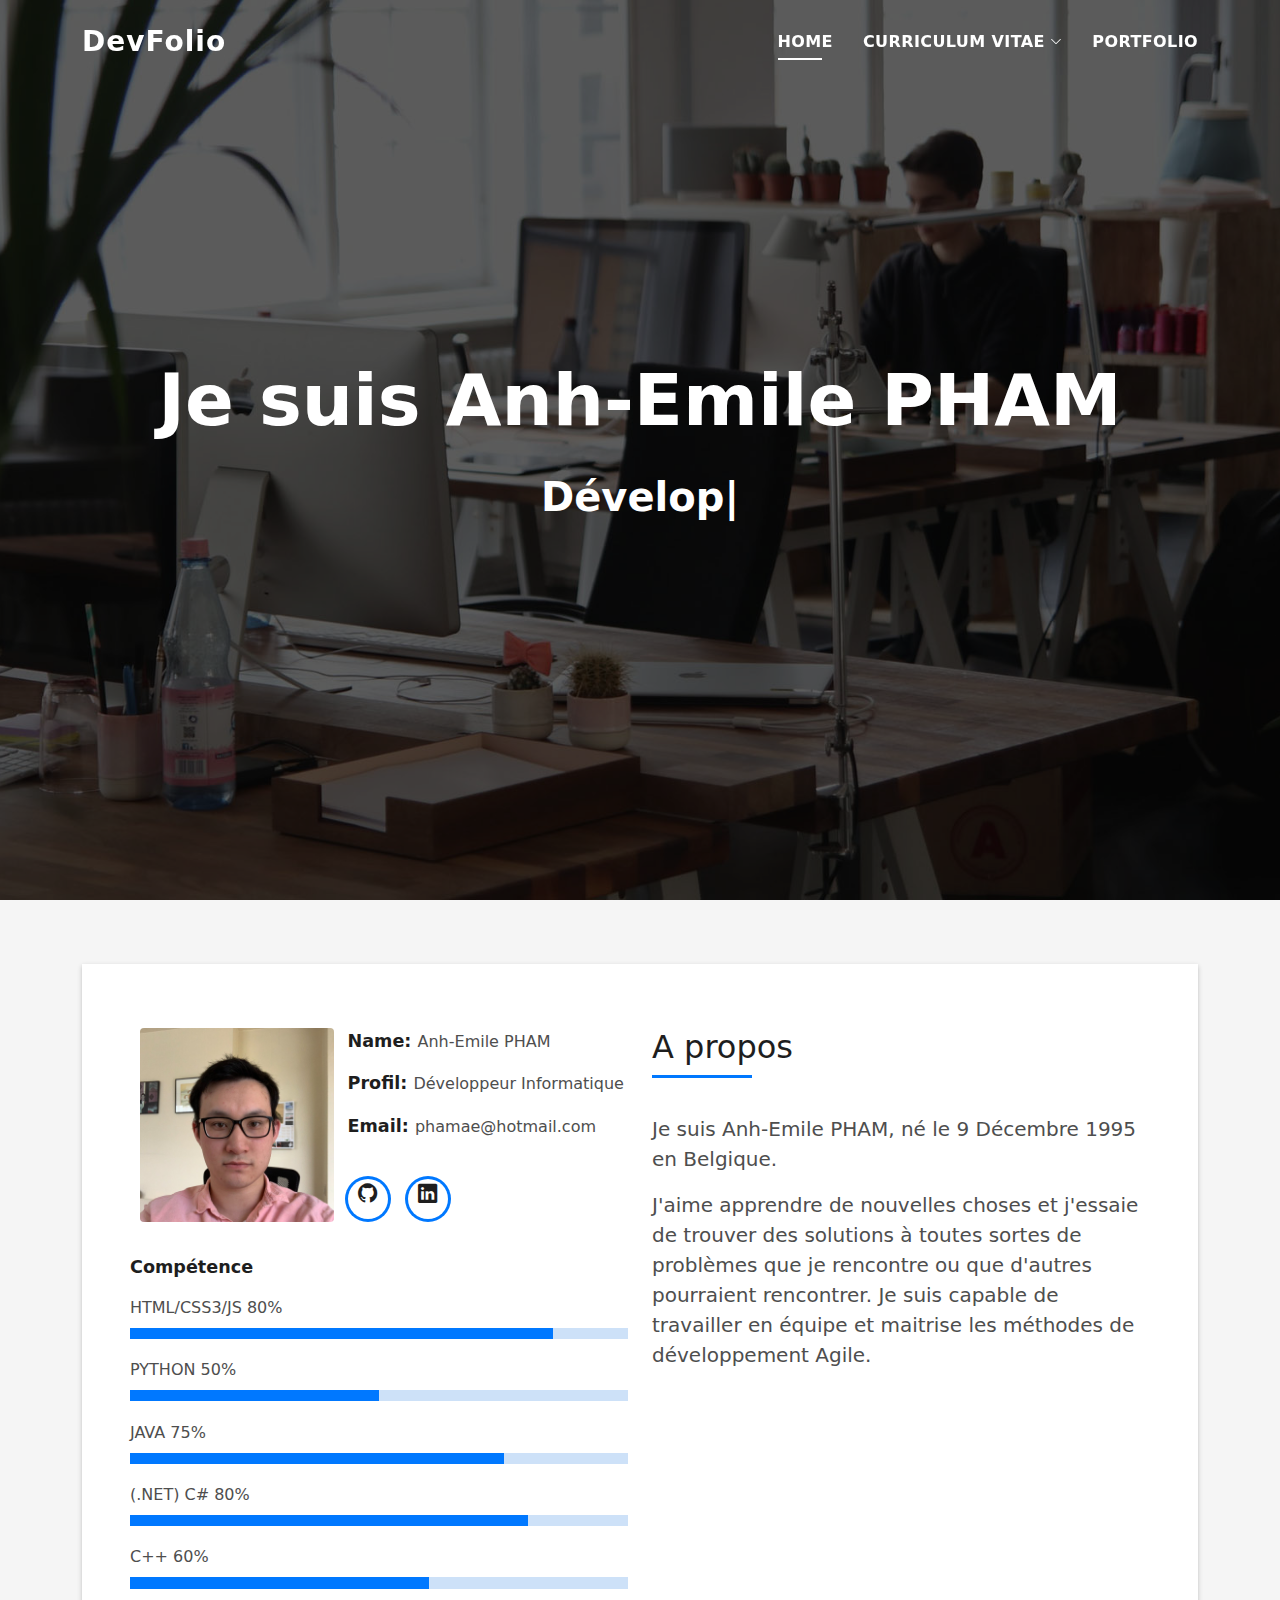
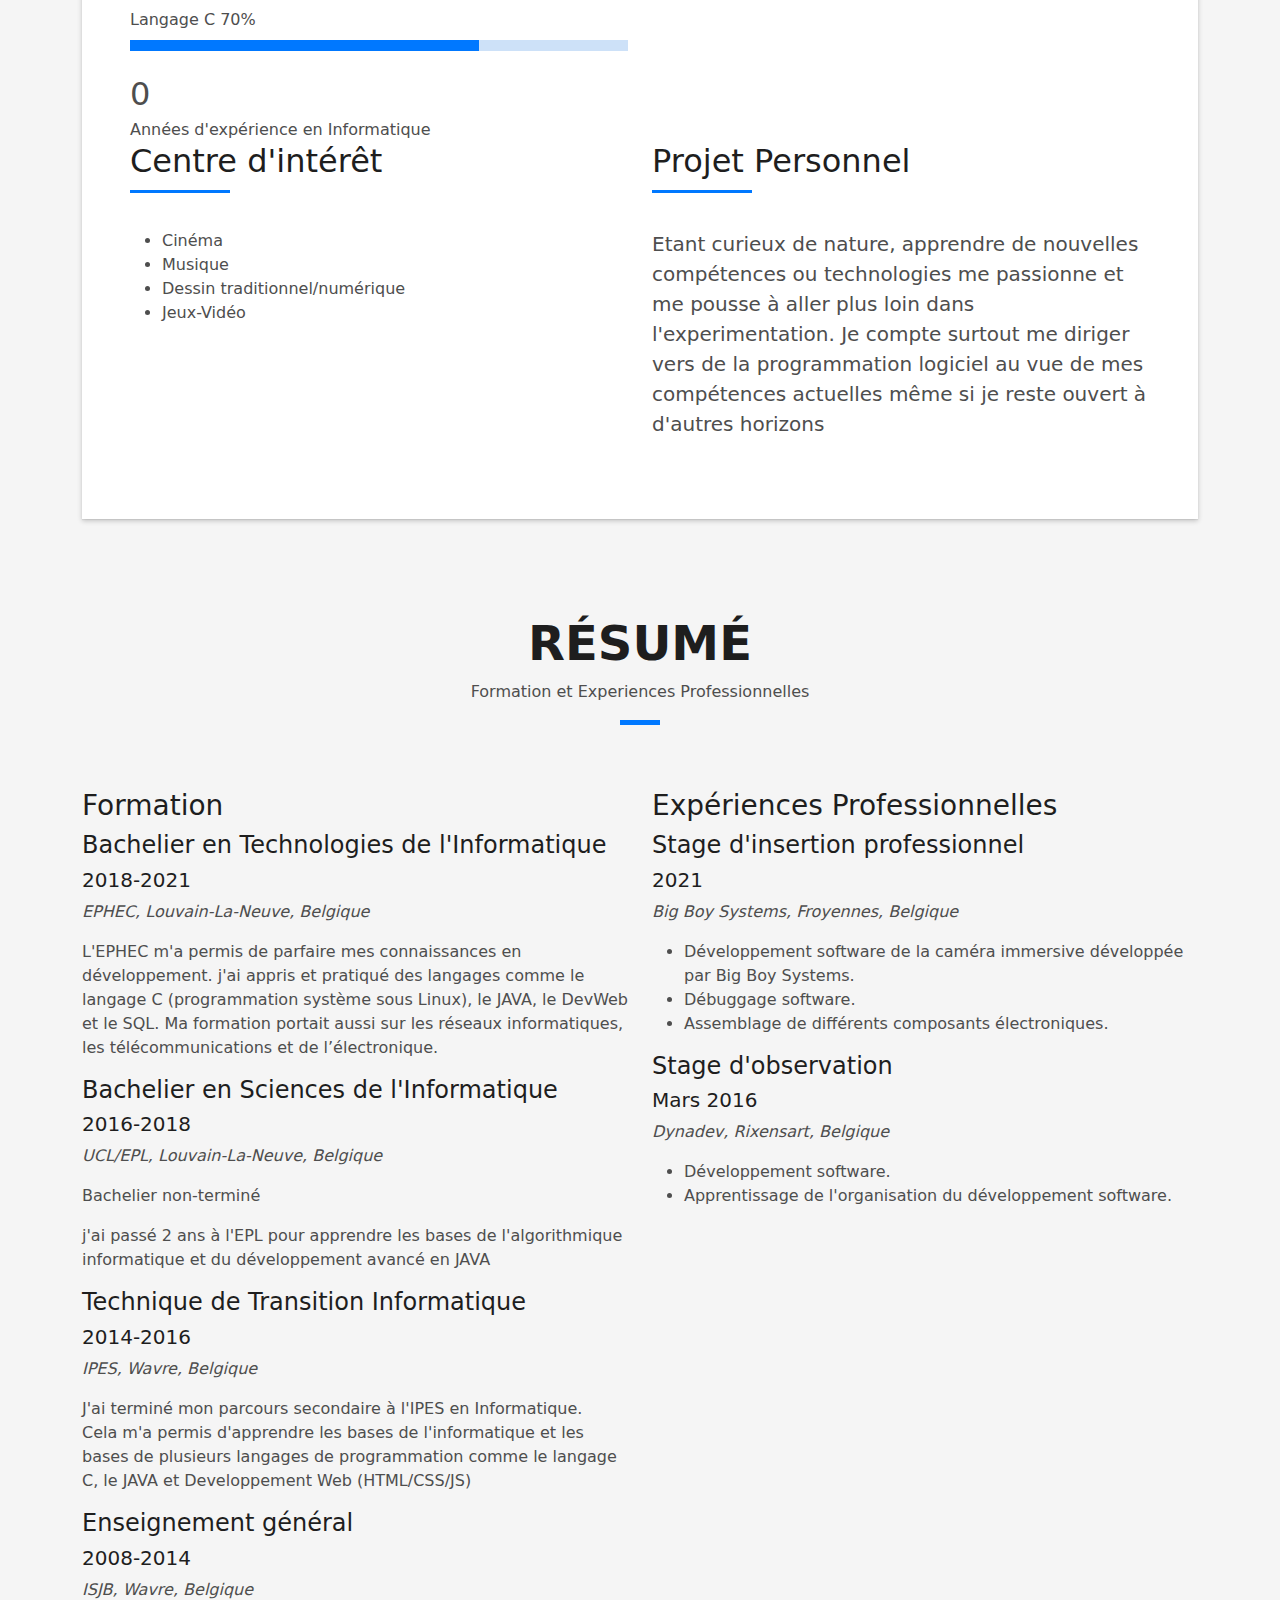
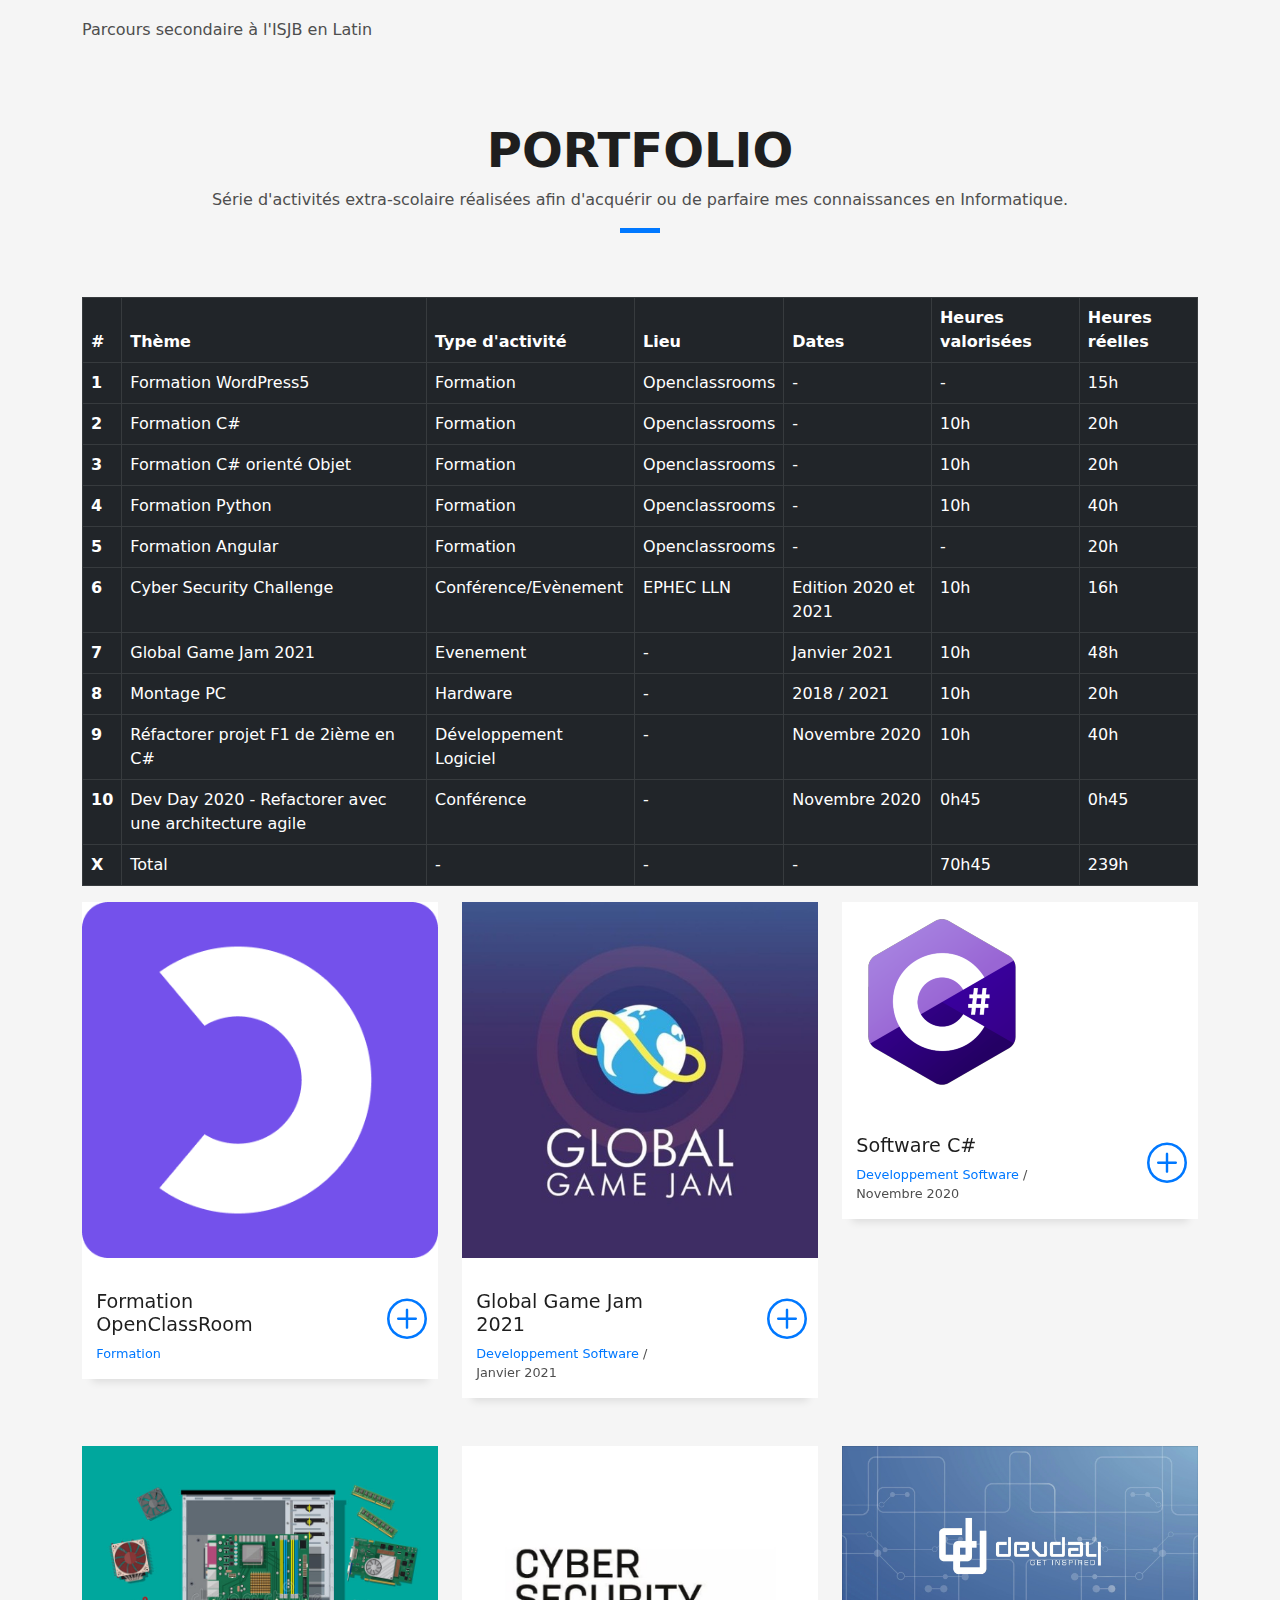
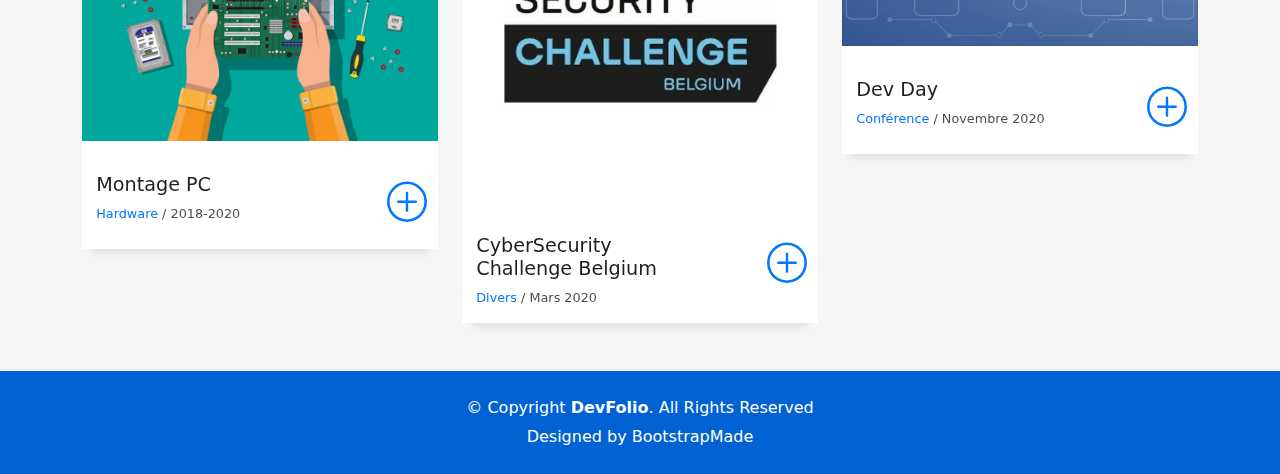
==== commit b2c939ae: "DevDay added" ====
--- a/index.html
+++ b/index.html
@@ -415,12 +415,21 @@
                 <td>40h</td>
               </tr>
               <tr>
+                <th scope="col">10</th>
+                <td>Dev Day 2020 - Refactorer avec une architecture agile</td>
+                <td>Conférence</td>
+                <td> - </td>
+                <td>Novembre 2020</td>
+                <td>0h45</td>
+                <td>0h45</td>
+              </tr>
+              <tr>
                 <th scope="col">X</th>
                 <td>Total</td>
                 <td> - </td>
                 <td> - </td>
                 <td> - </td>
-                <td>70h</td>
+                <td>70h45</td>
                 <td>239h</td>
               </tr>
             </tbody>
@@ -549,7 +558,30 @@
               </div>
             </div>
           </div>
-
+          <div class="col-md-4">
+            <div class="work-box">
+              <a href="assets/img/DevDay2020logo.jpg" data-gallery="portfolioGallery" class="portfolio-lightbox">
+                <div class="work-img">
+                  <img src="assets/img/DevDay2020logo.jpg" alt="" class="img-fluid">
+                </div>
+              </a>
+              <div class="work-content">
+                <div class="row">
+                  <div class="col-sm-8">
+                    <h2 class="w-title">Dev Day</h2>
+                    <div class="w-more">
+                      <span class="w-ctegory">Conférence</span> / <span class="w-date">Novembre 2020</span>
+                    </div>
+                  </div>
+                  <div class="col-sm-4">
+                    <div class="w-like">
+                      <a href="portfolio-details6.html"> <span class="bi bi-plus-circle"></span></a>
+                    </div>
+                  </div>
+                </div>
+              </div>
+            </div>
+          </div>
         </div>
       </div>
     </section><!-- End Portfolio Section -->
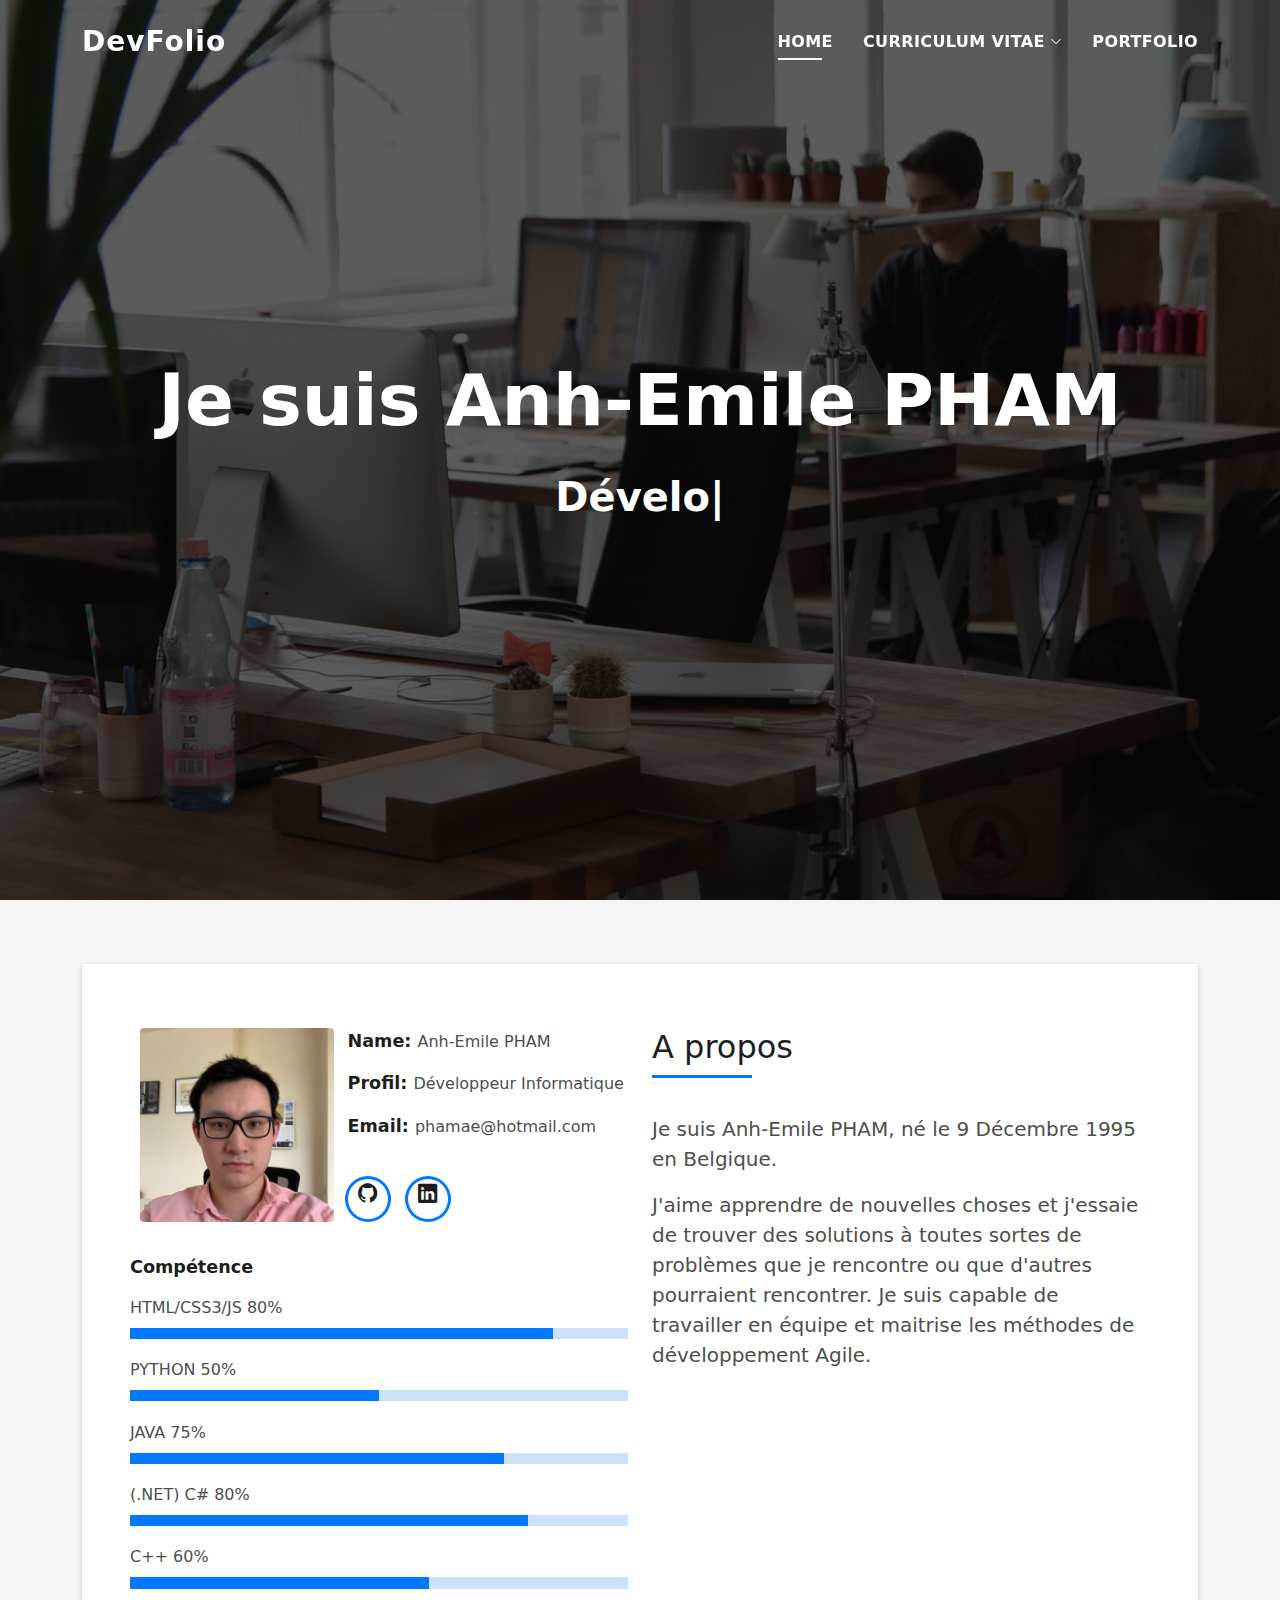
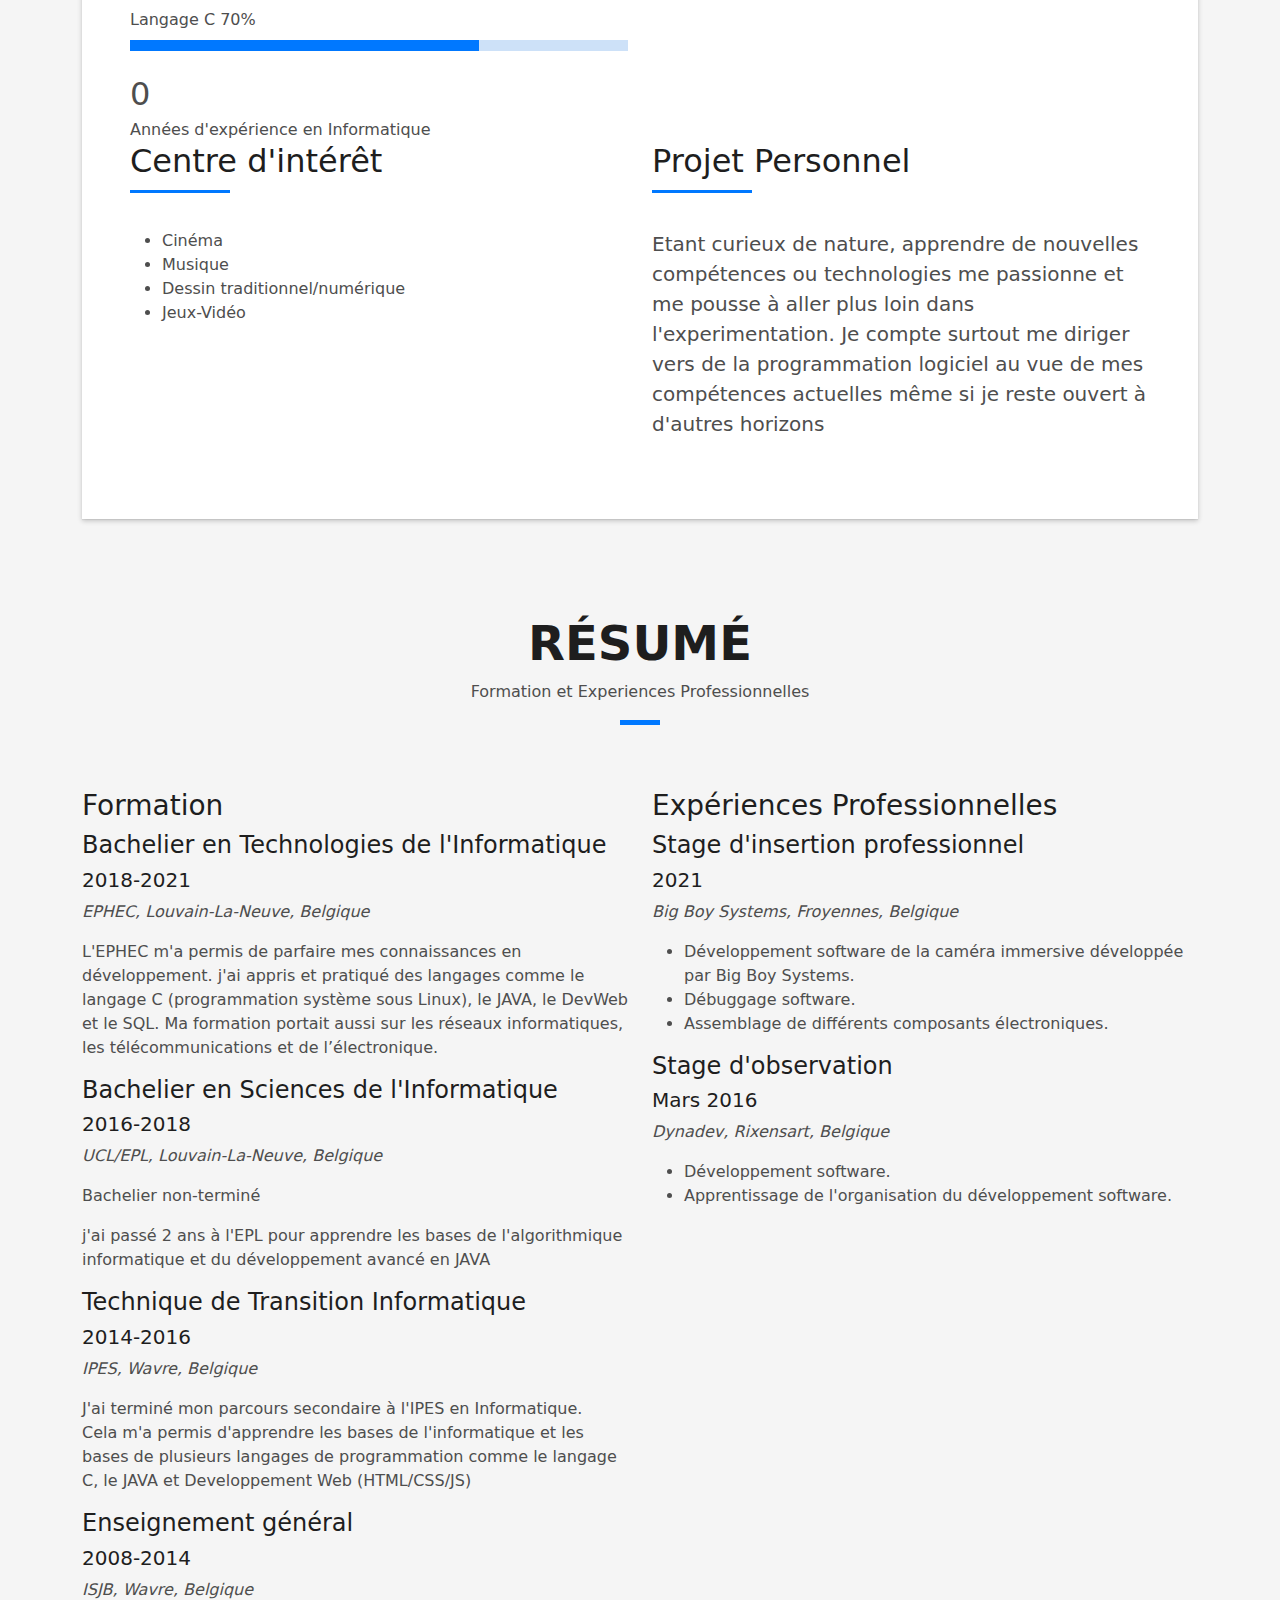
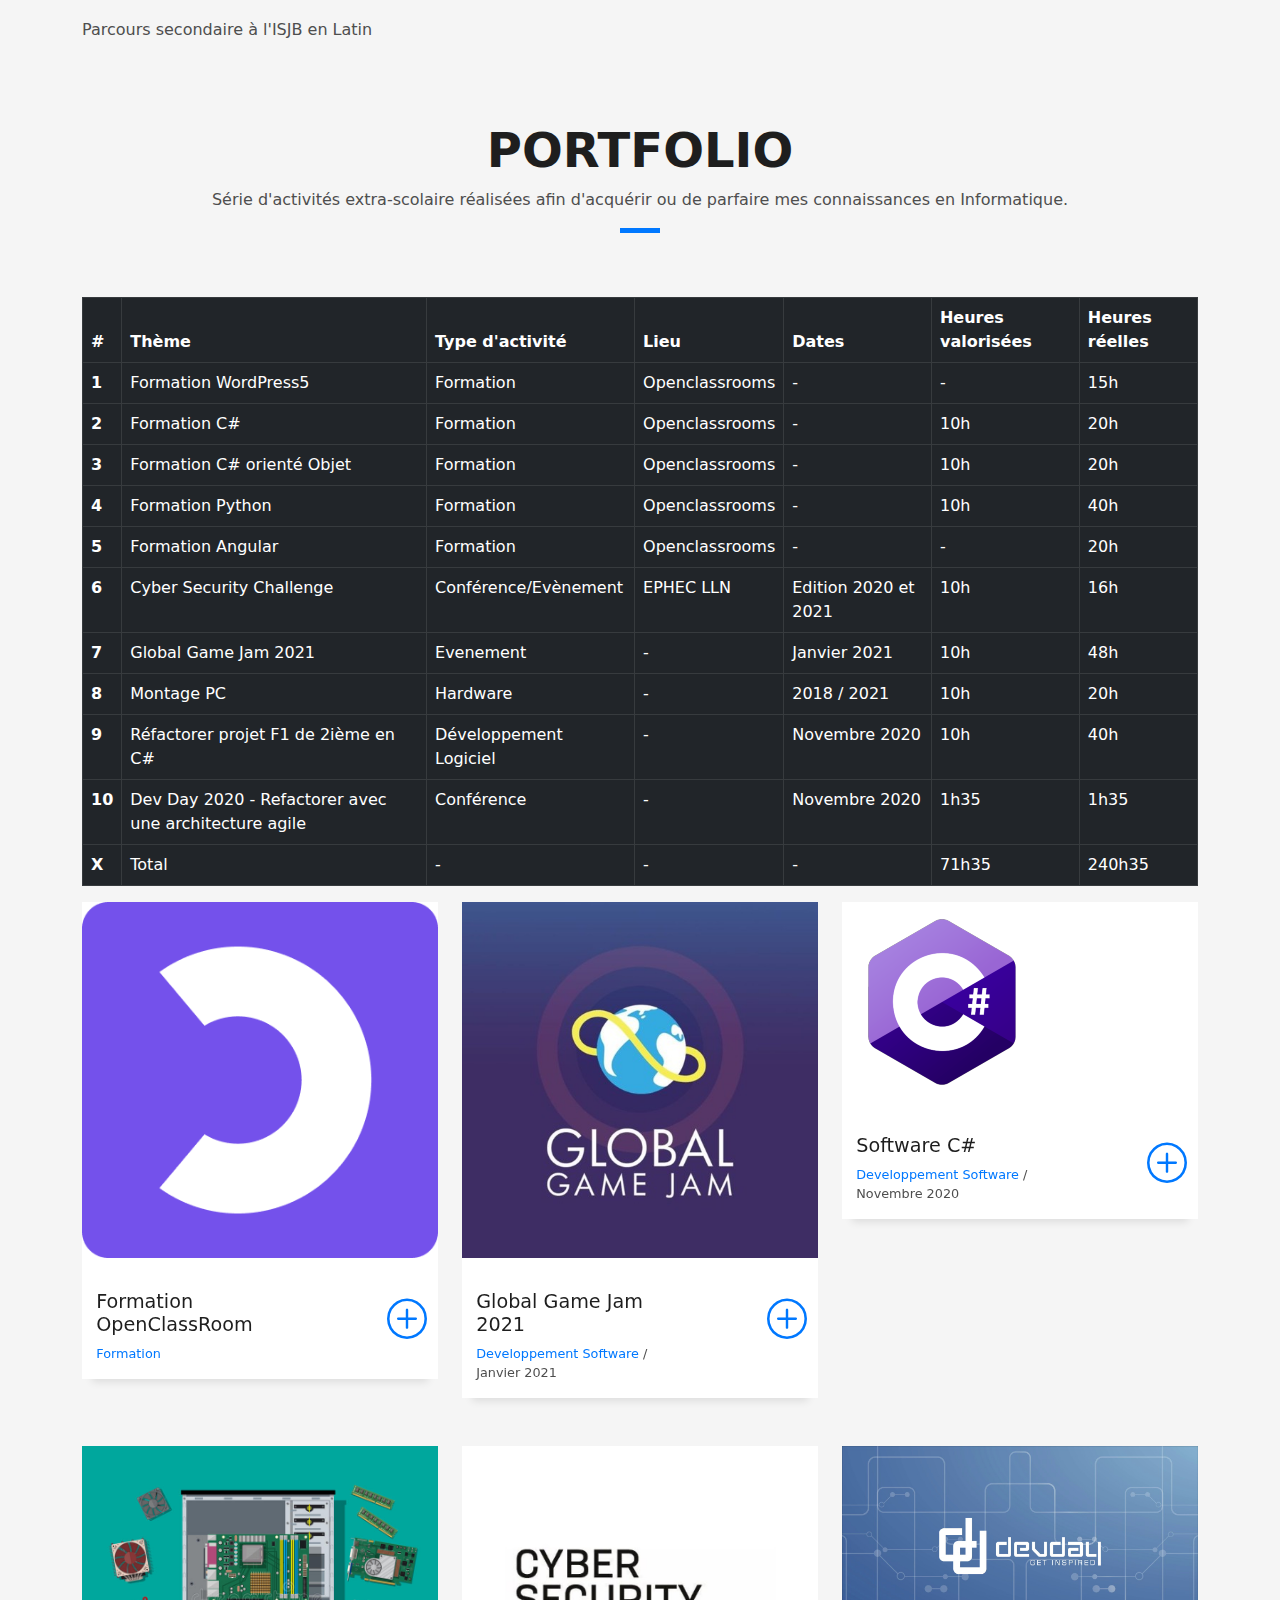
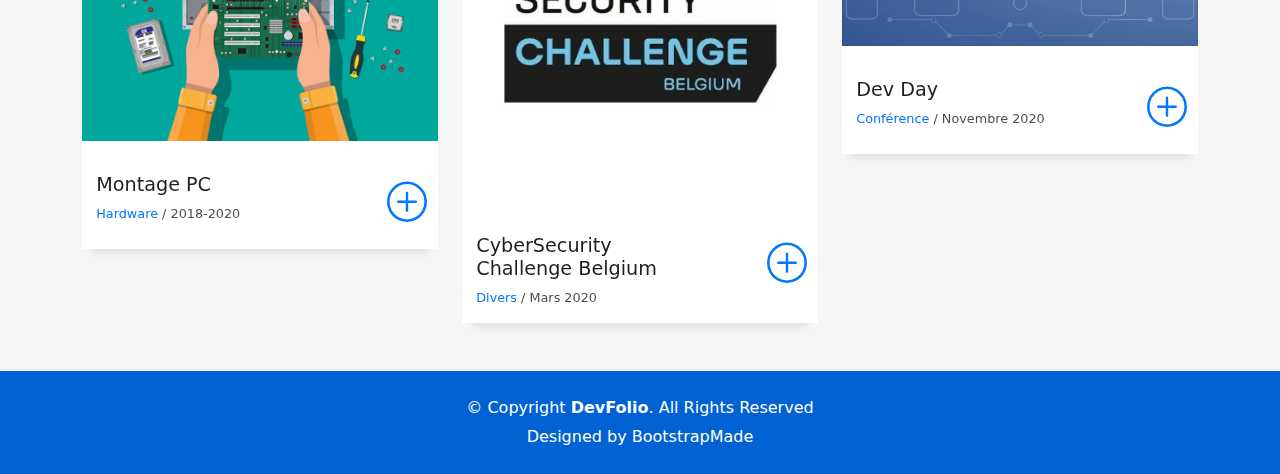
==== commit 5a2bb24e: "hotfix" ====
--- a/index.html
+++ b/index.html
@@ -420,8 +420,8 @@
                 <td>Conférence</td>
                 <td> - </td>
                 <td>Novembre 2020</td>
-                <td>0h45</td>
-                <td>0h45</td>
+                <td>1h35</td>
+                <td>1h35</td>
               </tr>
               <tr>
                 <th scope="col">X</th>
@@ -429,8 +429,8 @@
                 <td> - </td>
                 <td> - </td>
                 <td> - </td>
-                <td>70h45</td>
-                <td>239h</td>
+                <td>71h35</td>
+                <td>240h35</td>
               </tr>
             </tbody>
 
